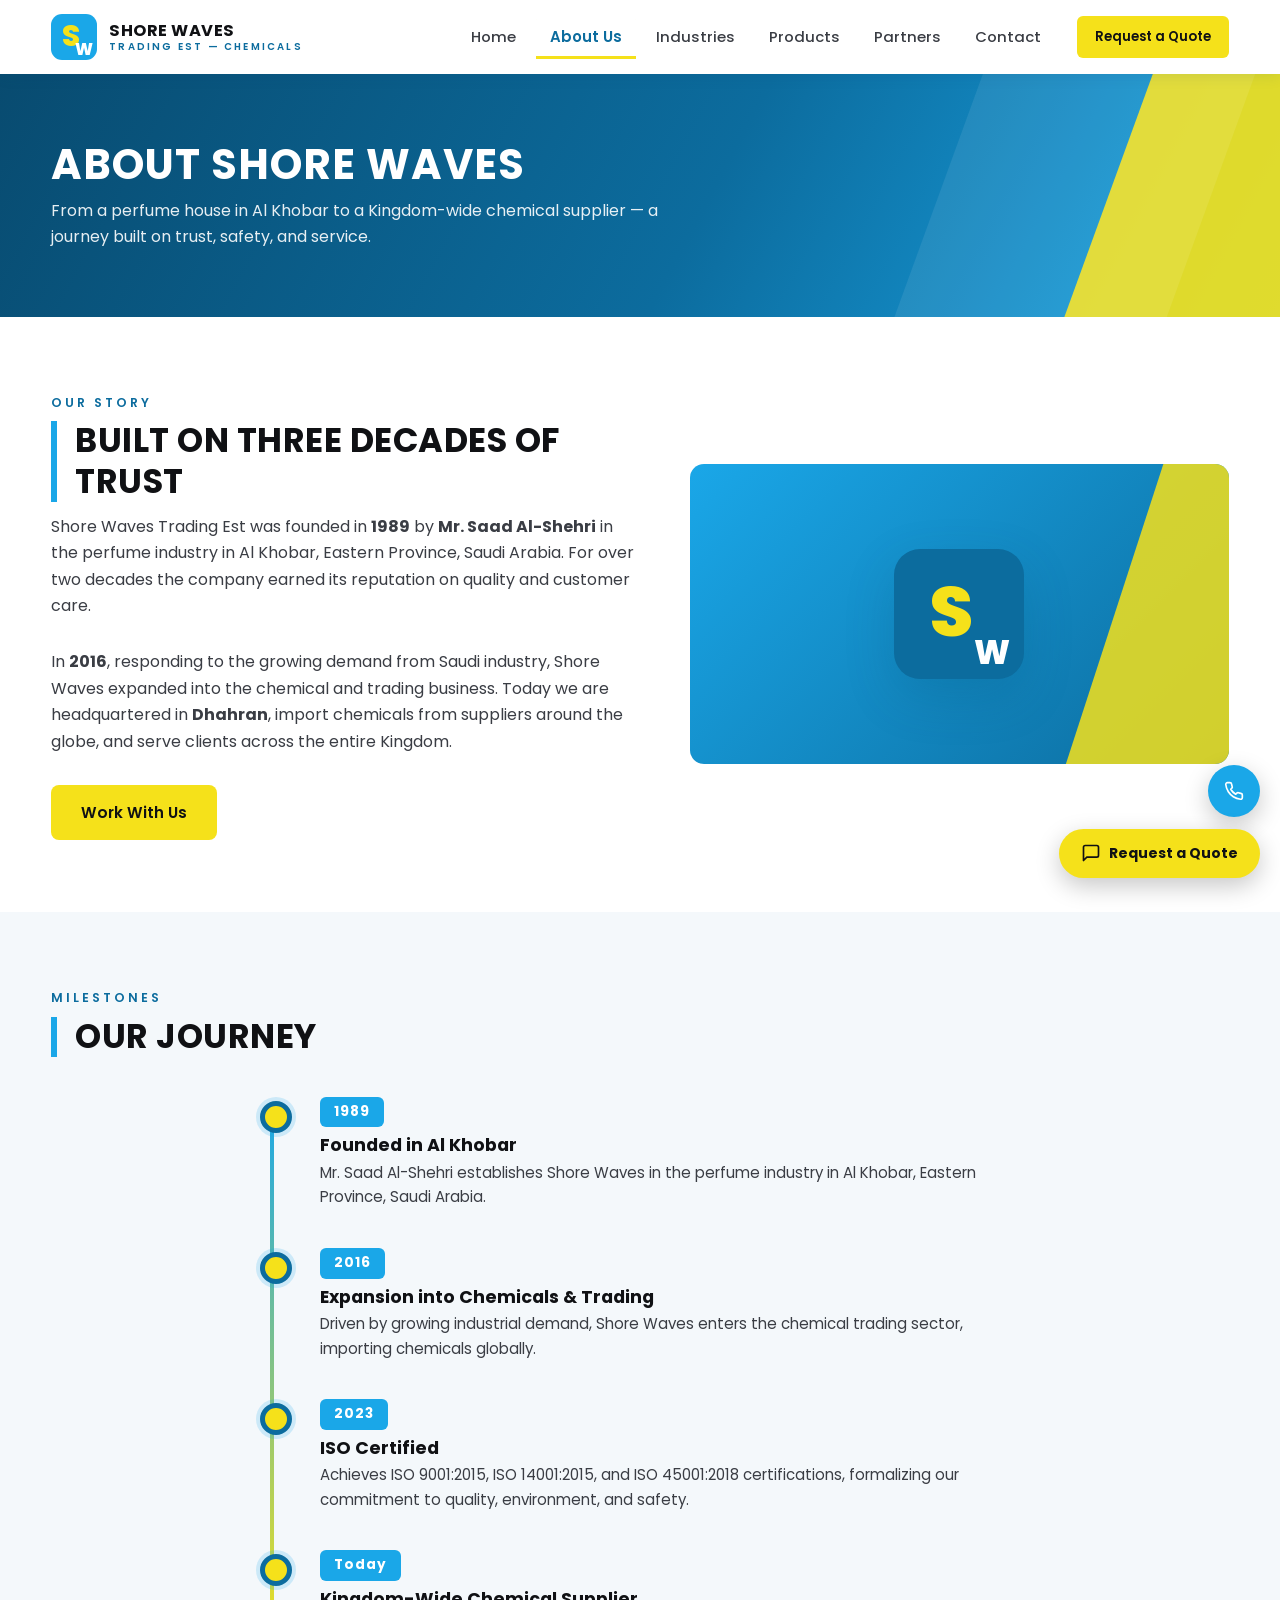
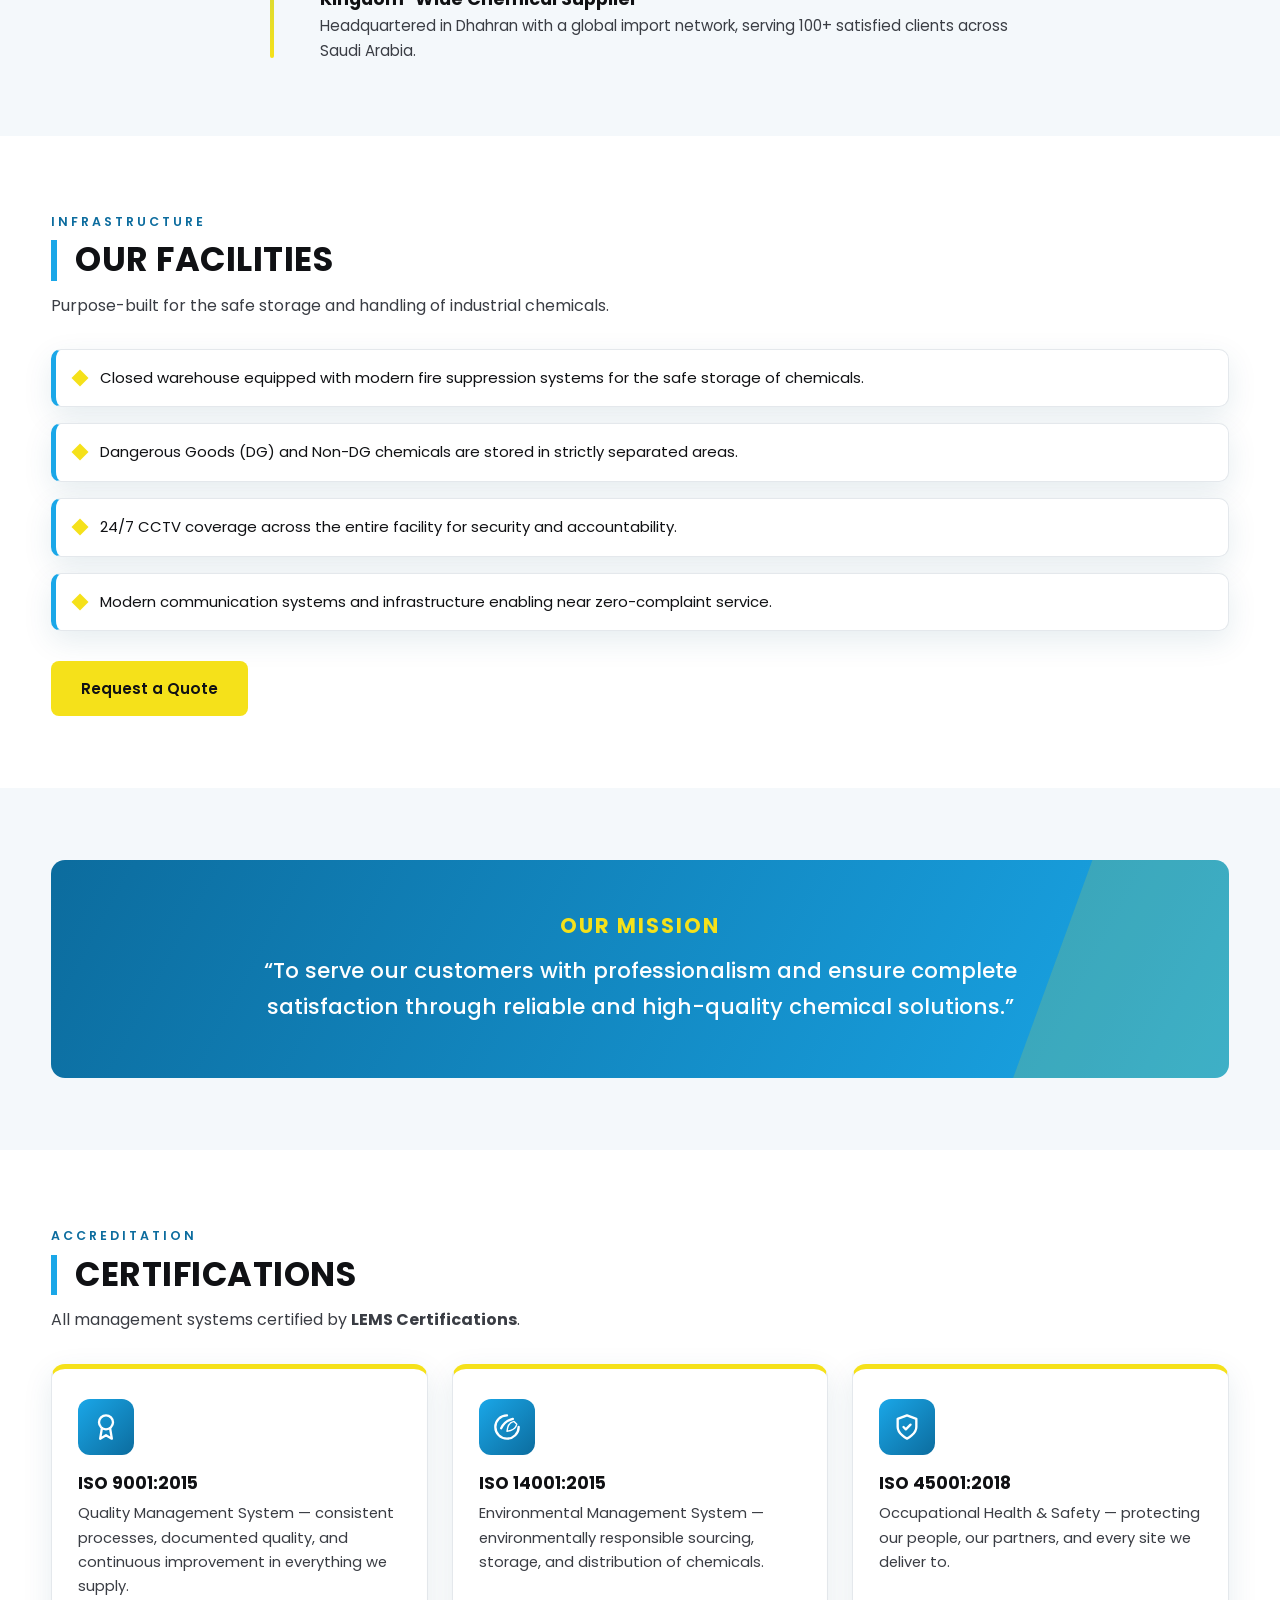
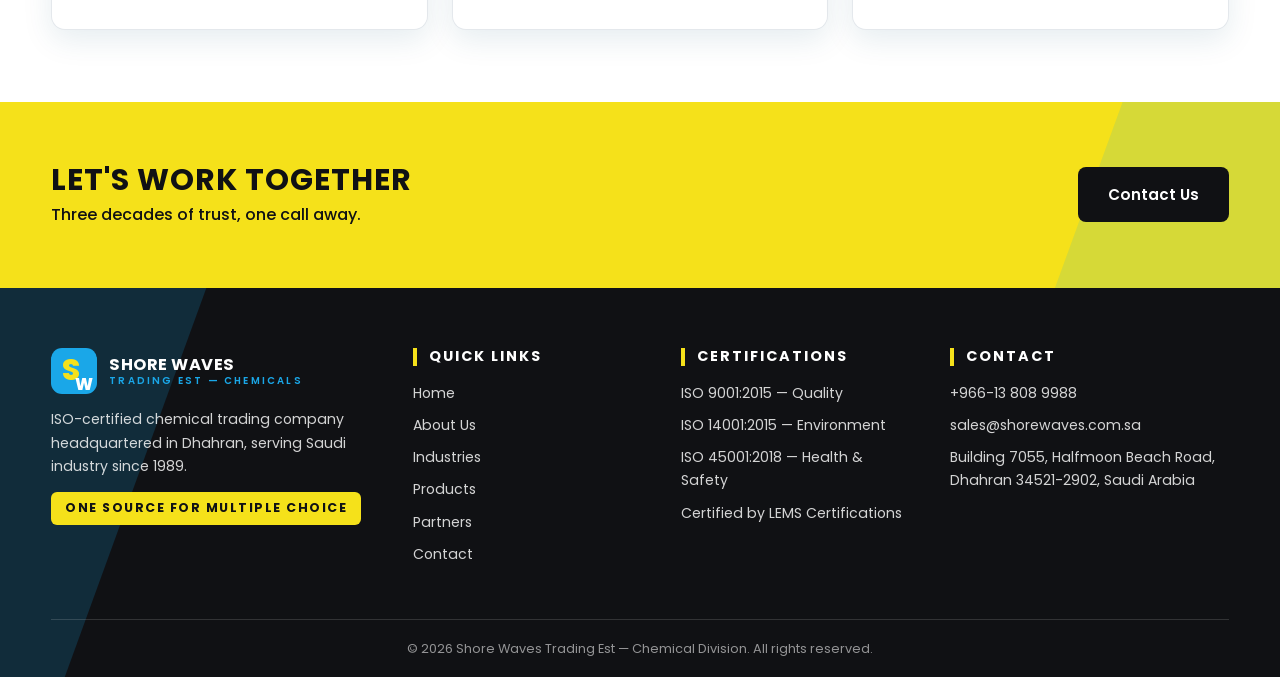
==== about.html @ d45103b5 "Initial site: Shore Waves Trading Est — Chemical Division Multi-page static website (HTML/CSS/vanill" ====
<!DOCTYPE html>
<html lang="en">
<head>
  <meta charset="UTF-8">
  <meta name="viewport" content="width=device-width, initial-scale=1.0">
  <title>About Us | Shore Waves Trading Est — Chemical Division</title>
  <meta name="description" content="From perfume beginnings in Al Khobar in 1989 to a Kingdom-wide ISO-certified chemical supplier — the Shore Waves Trading Est story, facilities, mission, and certifications.">
  <meta property="og:title" content="About Shore Waves Trading Est — Chemical Division">
  <meta property="og:description" content="Founded 1989 in Al Khobar by Mr. Saad Al-Shehri. Expanded into chemicals in 2016. ISO 9001, 14001 & 45001 certified. 100+ clients Kingdom-wide.">
  <meta property="og:type" content="website">
  <meta property="og:url" content="https://www.shorewaves.com.sa/about.html">
  <link rel="icon" href="data:image/svg+xml,%3Csvg xmlns='http://www.w3.org/2000/svg' viewBox='0 0 64 64'%3E%3Crect width='64' height='64' rx='14' fill='%231AA7E8'/%3E%3Ctext x='10' y='48' font-family='Arial' font-size='46' font-weight='800' fill='%23F5E11A'%3ES%3C/text%3E%3Ctext x='34' y='58' font-family='Arial' font-size='26' font-weight='800' fill='white'%3EW%3C/text%3E%3C/svg%3E">
  <link rel="preconnect" href="https://fonts.googleapis.com">
  <link rel="preconnect" href="https://fonts.gstatic.com" crossorigin>
  <link href="https://fonts.googleapis.com/css2?family=Poppins:wght@400;500;600;700;800&display=swap" rel="stylesheet">
  <link rel="stylesheet" href="css/style.css">
</head>
<body>
  <a class="skip-link" href="#main">Skip to main content</a>

  <header class="site-header">
    <div class="container nav-wrap">
      <a class="brand" href="index.html" aria-label="Shore Waves Trading Est — home">
        <span class="brand-mark" aria-hidden="true"><span class="s">S</span><span class="w">W</span></span>
        <span class="brand-text">
          <strong>SHORE WAVES</strong>
          <small>Trading Est &mdash; Chemicals</small>
        </span>
      </a>
      <nav id="site-nav" class="site-nav" aria-label="Main navigation">
        <ul>
          <li><a href="index.html">Home</a></li>
          <li><a href="about.html" class="active" aria-current="page">About Us</a></li>
          <li><a href="industries.html">Industries</a></li>
          <li><a href="products.html">Products</a></li>
          <li><a href="partners.html">Partners</a></li>
          <li><a href="contact.html">Contact</a></li>
        </ul>
      </nav>
      <a href="contact.html" class="btn btn-accent btn-sm nav-cta">Request a Quote</a>
      <button class="nav-toggle" aria-expanded="false" aria-controls="site-nav" aria-label="Toggle navigation menu">
        <span></span><span></span><span></span>
      </button>
    </div>
  </header>

  <main id="main">
    <section class="page-hero">
      <div class="container">
        <h1>About Shore Waves</h1>
        <p>From a perfume house in Al Khobar to a Kingdom-wide chemical supplier — a journey built on trust, safety, and service.</p>
      </div>
    </section>

    <!-- Company story -->
    <section aria-labelledby="story-title">
      <div class="container split">
        <div class="reveal">
          <span class="section-kicker">Our Story</span>
          <h2 id="story-title" class="section-title">Built on Three Decades of Trust</h2>
          <p class="section-lead">Shore Waves Trading Est was founded in <strong>1989</strong> by <strong>Mr. Saad Al-Shehri</strong> in the perfume industry in Al Khobar, Eastern Province, Saudi Arabia. For over two decades the company earned its reputation on quality and customer care.</p>
          <p class="section-lead">In <strong>2016</strong>, responding to the growing demand from Saudi industry, Shore Waves expanded into the chemical and trading business. Today we are headquartered in <strong>Dhahran</strong>, import chemicals from suppliers around the globe, and serve clients across the entire Kingdom.</p>
          <a href="contact.html" class="btn btn-accent">Work With Us</a>
        </div>
        <div class="split-visual reveal" aria-hidden="true">
          <div class="big-mark"><span class="s">S</span><span class="w">W</span></div>
        </div>
      </div>
    </section>

    <!-- Timeline -->
    <section class="section-soft" aria-labelledby="timeline-title">
      <div class="container">
        <span class="section-kicker">Milestones</span>
        <h2 id="timeline-title" class="section-title">Our Journey</h2>
        <div class="timeline">
          <div class="timeline-item reveal">
            <span class="timeline-year">1989</span>
            <h3>Founded in Al Khobar</h3>
            <p>Mr. Saad Al-Shehri establishes Shore Waves in the perfume industry in Al Khobar, Eastern Province, Saudi Arabia.</p>
          </div>
          <div class="timeline-item reveal">
            <span class="timeline-year">2016</span>
            <h3>Expansion into Chemicals &amp; Trading</h3>
            <p>Driven by growing industrial demand, Shore Waves enters the chemical trading sector, importing chemicals globally.</p>
          </div>
          <div class="timeline-item reveal">
            <span class="timeline-year">2023</span>
            <h3>ISO Certified</h3>
            <p>Achieves ISO 9001:2015, ISO 14001:2015, and ISO 45001:2018 certifications, formalizing our commitment to quality, environment, and safety.</p>
          </div>
          <div class="timeline-item reveal">
            <span class="timeline-year">Today</span>
            <h3>Kingdom-Wide Chemical Supplier</h3>
            <p>Headquartered in Dhahran with a global import network, serving 100+ satisfied clients across Saudi Arabia.</p>
          </div>
        </div>
      </div>
    </section>

    <!-- Facilities -->
    <section aria-labelledby="facilities-title">
      <div class="container">
        <span class="section-kicker">Infrastructure</span>
        <h2 id="facilities-title" class="section-title">Our Facilities</h2>
        <p class="section-lead">Purpose-built for the safe storage and handling of industrial chemicals.</p>
        <ul class="facility-list">
          <li class="reveal"><span class="dot" aria-hidden="true"></span> Closed warehouse equipped with modern fire suppression systems for the safe storage of chemicals.</li>
          <li class="reveal"><span class="dot" aria-hidden="true"></span> Dangerous Goods (DG) and Non-DG chemicals are stored in strictly separated areas.</li>
          <li class="reveal"><span class="dot" aria-hidden="true"></span> 24/7 CCTV coverage across the entire facility for security and accountability.</li>
          <li class="reveal"><span class="dot" aria-hidden="true"></span> Modern communication systems and infrastructure enabling near zero-complaint service.</li>
        </ul>
        <p style="margin-top:30px;"><a href="contact.html" class="btn btn-accent">Request a Quote</a></p>
      </div>
    </section>

    <!-- Mission -->
    <section class="section-soft" aria-labelledby="mission-title">
      <div class="container">
        <div class="mission reveal">
          <h2 id="mission-title">Our Mission</h2>
          <p>&ldquo;To serve our customers with professionalism and ensure complete satisfaction through reliable and high-quality chemical solutions.&rdquo;</p>
        </div>
      </div>
    </section>

    <!-- Certifications -->
    <section aria-labelledby="cert-title">
      <div class="container">
        <span class="section-kicker">Accreditation</span>
        <h2 id="cert-title" class="section-title">Certifications</h2>
        <p class="section-lead">All management systems certified by <strong>LEMS Certifications</strong>.</p>
        <div class="card-grid cols-3">
          <article class="card accent-top reveal">
            <div class="card-icon" aria-hidden="true">
              <svg viewBox="0 0 24 24" fill="none" stroke-width="2" stroke-linecap="round" stroke-linejoin="round"><circle cx="12" cy="8" r="6"/><path d="M15.5 13l1.5 9-5-3-5 3 1.5-9"/></svg>
            </div>
            <h3>ISO 9001:2015</h3>
            <p>Quality Management System — consistent processes, documented quality, and continuous improvement in everything we supply.</p>
          </article>
          <article class="card accent-top reveal">
            <div class="card-icon" aria-hidden="true">
              <svg viewBox="0 0 24 24" fill="none" stroke-width="2" stroke-linecap="round" stroke-linejoin="round"><path d="M12 2a10 10 0 1 0 10 10"/><path d="M22 4c-4 1-8 5-9 9l-1 5 5-1c4-1 8-5 9-9z" transform="scale(0.6) translate(8 8)"/><path d="M7 13c2-4 6-7 10-8"/></svg>
            </div>
            <h3>ISO 14001:2015</h3>
            <p>Environmental Management System — environmentally responsible sourcing, storage, and distribution of chemicals.</p>
          </article>
          <article class="card accent-top reveal">
            <div class="card-icon" aria-hidden="true">
              <svg viewBox="0 0 24 24" fill="none" stroke-width="2" stroke-linecap="round" stroke-linejoin="round"><path d="M12 22s8-4 8-10V5l-8-3-8 3v7c0 6 8 10 8 10z"/><path d="M9 12l2 2 4-4"/></svg>
            </div>
            <h3>ISO 45001:2018</h3>
            <p>Occupational Health &amp; Safety — protecting our people, our partners, and every site we deliver to.</p>
          </article>
        </div>
      </div>
    </section>

    <!-- CTA banner -->
    <section class="cta-banner" aria-labelledby="cta-title">
      <div class="container">
        <div>
          <h2 id="cta-title">Let's Work Together</h2>
          <p>Three decades of trust, one call away.</p>
        </div>
        <a href="contact.html" class="btn">Contact Us</a>
      </div>
    </section>
  </main>

  <footer class="site-footer">
    <div class="container">
      <div class="footer-grid">
        <div>
          <div class="footer-brand">
            <span class="brand-mark" aria-hidden="true"><span class="s">S</span><span class="w">W</span></span>
            <span class="brand-text">
              <strong>SHORE WAVES</strong>
              <small>Trading Est &mdash; Chemicals</small>
            </span>
          </div>
          <p>ISO-certified chemical trading company headquartered in Dhahran, serving Saudi industry since 1989.</p>
          <span class="footer-motto">One Source for Multiple Choice</span>
        </div>
        <div>
          <h3>Quick Links</h3>
          <ul>
            <li><a href="index.html">Home</a></li>
            <li><a href="about.html">About Us</a></li>
            <li><a href="industries.html">Industries</a></li>
            <li><a href="products.html">Products</a></li>
            <li><a href="partners.html">Partners</a></li>
            <li><a href="contact.html">Contact</a></li>
          </ul>
        </div>
        <div>
          <h3>Certifications</h3>
          <ul>
            <li>ISO 9001:2015 — Quality</li>
            <li>ISO 14001:2015 — Environment</li>
            <li>ISO 45001:2018 — Health &amp; Safety</li>
            <li>Certified by LEMS Certifications</li>
          </ul>
        </div>
        <div>
          <h3>Contact</h3>
          <ul>
            <li><a href="tel:+966138089988">+966-13 808 9988</a></li>
            <li><a href="mailto:sales@shorewaves.com.sa">sales@shorewaves.com.sa</a></li>
            <li>Building 7055, Halfmoon Beach Road,<br>Dhahran 34521-2902, Saudi Arabia</li>
          </ul>
        </div>
      </div>
      <div class="footer-bottom">
        &copy; <span id="footer-year">2026</span> Shore Waves Trading Est — Chemical Division. All rights reserved.
      </div>
    </div>
  </footer>

  <div class="floaters">
    <a href="tel:+966138089988" class="float-call" aria-label="Call us at +966 13 808 9988">
      <svg viewBox="0 0 24 24" fill="none" stroke-width="2" stroke-linecap="round" stroke-linejoin="round" aria-hidden="true"><path d="M22 16.92v3a2 2 0 0 1-2.18 2 19.79 19.79 0 0 1-8.63-3.07 19.5 19.5 0 0 1-6-6 19.79 19.79 0 0 1-3.07-8.67A2 2 0 0 1 4.11 2h3a2 2 0 0 1 2 1.72c.13.96.36 1.9.7 2.81a2 2 0 0 1-.45 2.11L8.09 9.91a16 16 0 0 0 6 6l1.27-1.27a2 2 0 0 1 2.11-.45c.91.34 1.85.57 2.81.7A2 2 0 0 1 22 16.92z"/></svg>
    </a>
    <a href="contact.html" class="float-quote">
      <svg viewBox="0 0 24 24" fill="none" stroke-width="2" stroke-linecap="round" stroke-linejoin="round" aria-hidden="true"><path d="M21 15a2 2 0 0 1-2 2H7l-4 4V5a2 2 0 0 1 2-2h14a2 2 0 0 1 2 2z"/></svg>
      <span>Request a Quote</span>
    </a>
  </div>

  <script src="js/main.js"></script>
</body>
</html>
---- css/style.css ----
/* ============================================================
   Shore Waves Trading Est — Chemical Division
   Brand: Sky Blue #1AA7E8 | Yellow #F5E11A | Black | White
   ============================================================ */

:root {
  --blue: #1AA7E8;
  --blue-deep: #0C6C9E;      /* darker blue for text-contrast surfaces */
  --blue-dark: #084B70;
  --yellow: #F5E11A;
  --yellow-dark: #D8C500;
  --ink: #101114;
  --ink-soft: #3A3D44;
  --grey: #6B7078;
  --line: #E4E8EC;
  --bg-soft: #F4F8FB;
  --white: #FFFFFF;
  --radius: 14px;
  --shadow: 0 10px 30px rgba(8, 75, 112, 0.10);
  --shadow-lg: 0 18px 50px rgba(8, 75, 112, 0.18);
  --font: 'Poppins', 'Segoe UI', Arial, sans-serif;
  --nav-h: 74px;
}

* { margin: 0; padding: 0; box-sizing: border-box; }

html { scroll-behavior: smooth; }

body {
  font-family: var(--font);
  color: var(--ink);
  background: var(--white);
  line-height: 1.65;
  font-size: 16px;
  -webkit-font-smoothing: antialiased;
}

img, svg { max-width: 100%; display: block; }

a { color: var(--blue-deep); text-decoration: none; }
a:hover { text-decoration: none; }

ul { list-style: none; }

.container {
  width: min(1180px, 92%);
  margin-inline: auto;
}

/* ---------- Typography ---------- */
h1, h2, h3, h4 { font-weight: 700; line-height: 1.2; }

.section-title {
  text-transform: uppercase;
  font-size: clamp(1.5rem, 3vw, 2.1rem);
  letter-spacing: 0.5px;
  padding-left: 18px;
  border-left: 6px solid var(--blue);
  margin-bottom: 12px;
}

.section-title.on-dark { border-left-color: var(--yellow); color: var(--white); }

.section-kicker {
  display: inline-block;
  text-transform: uppercase;
  letter-spacing: 3px;
  font-size: 0.78rem;
  font-weight: 600;
  color: var(--blue-deep);
  margin-bottom: 8px;
}

.section-lead {
  color: var(--ink-soft);
  max-width: 720px;
  margin-bottom: 30px;
}

section { padding: 72px 0; }

.section-soft { background: var(--bg-soft); }

/* ---------- Buttons ---------- */
.btn {
  display: inline-block;
  font-family: var(--font);
  font-weight: 600;
  font-size: 0.95rem;
  padding: 13px 28px;
  border-radius: 8px;
  border: 2px solid transparent;
  cursor: pointer;
  transition: transform 0.18s ease, box-shadow 0.18s ease, background 0.18s ease;
  text-align: center;
}

.btn:hover { transform: translateY(-2px); box-shadow: var(--shadow); }

.btn-accent { background: var(--yellow); color: var(--ink); }
.btn-accent:hover { background: #FBEA45; }

.btn-blue { background: var(--blue); color: var(--white); }
.btn-blue:hover { background: var(--blue-deep); }

.btn-outline-white { border-color: var(--white); color: var(--white); background: transparent; }
.btn-outline-white:hover { background: rgba(255,255,255,0.14); }

.btn-sm { padding: 8px 16px; font-size: 0.82rem; border-radius: 6px; }

/* ---------- Header / Nav ---------- */
.site-header {
  position: sticky;
  top: 0;
  z-index: 1000;
  background: var(--white);
  box-shadow: 0 2px 14px rgba(8, 75, 112, 0.10);
}

.nav-wrap {
  display: flex;
  align-items: center;
  gap: 22px;
  min-height: var(--nav-h);
}

.brand { display: flex; align-items: center; gap: 12px; }

.brand-mark {
  width: 46px; height: 46px; flex: none;
  background: var(--blue);
  border-radius: 11px;
  position: relative;
  display: grid; place-items: center;
  overflow: hidden;
}

.brand-mark .s {
  font-size: 1.9rem; font-weight: 800; color: var(--yellow);
  line-height: 1; transform: translate(-3px, -1px);
}

.brand-mark .w {
  position: absolute;
  right: 4px; bottom: 2px;
  font-size: 1.05rem; font-weight: 800; color: var(--white);
  line-height: 1;
}

.brand-text { display: flex; flex-direction: column; line-height: 1.15; }
.brand-text strong { font-size: 1.02rem; font-weight: 700; color: var(--ink); letter-spacing: 0.5px; }
.brand-text small { font-size: 0.62rem; letter-spacing: 2.2px; color: var(--blue-deep); font-weight: 600; text-transform: uppercase; }

.site-nav { margin-left: auto; }

.site-nav ul { display: flex; gap: 6px; }

.site-nav a {
  display: block;
  padding: 10px 14px;
  font-weight: 500;
  font-size: 0.93rem;
  color: var(--ink-soft);
  border-radius: 8px;
  transition: color 0.15s, background 0.15s;
}

.site-nav a:hover { color: var(--blue-deep); background: var(--bg-soft); }

.site-nav a.active { color: var(--blue-deep); font-weight: 600; box-shadow: inset 0 -3px 0 var(--yellow); border-radius: 8px 8px 0 0; }

.nav-cta { flex: none; }

.nav-toggle {
  display: none;
  margin-left: auto;
  background: none;
  border: 2px solid var(--line);
  border-radius: 8px;
  width: 44px; height: 44px;
  cursor: pointer;
  flex-direction: column;
  justify-content: center;
  align-items: center;
  gap: 5px;
}

.nav-toggle span {
  display: block; width: 20px; height: 2.5px;
  background: var(--ink); border-radius: 2px;
  transition: transform 0.2s, opacity 0.2s;
}

.nav-toggle[aria-expanded="true"] span:nth-child(1) { transform: translateY(7.5px) rotate(45deg); }
.nav-toggle[aria-expanded="true"] span:nth-child(2) { opacity: 0; }
.nav-toggle[aria-expanded="true"] span:nth-child(3) { transform: translateY(-7.5px) rotate(-45deg); }

/* ---------- Hero (home) ---------- */
.hero {
  position: relative;
  background: linear-gradient(118deg, var(--blue-dark) 0%, var(--blue-deep) 45%, var(--blue) 100%);
  color: var(--white);
  padding: 110px 0 130px;
  overflow: hidden;
}

.hero::before,
.hero::after,
.page-hero::before,
.page-hero::after {
  content: "";
  position: absolute;
  pointer-events: none;
}

/* yellow slanted band */
.hero::before {
  width: 60%; height: 200%;
  background: var(--yellow);
  opacity: 0.92;
  right: -38%; top: -50%;
  transform: rotate(18deg);
}

/* light blue slanted band overlapping */
.hero::after {
  width: 34%; height: 220%;
  background: rgba(255, 255, 255, 0.08);
  right: 4%; top: -60%;
  transform: rotate(18deg);
}

.hero .container { position: relative; z-index: 2; max-width: 760px; margin-left: max(4%, calc((100% - 1180px) / 2)); }

.hero-badge {
  display: inline-block;
  background: var(--yellow);
  color: var(--ink);
  font-weight: 700;
  letter-spacing: 4px;
  font-size: 0.8rem;
  padding: 6px 16px;
  border-radius: 6px;
  margin-bottom: 18px;
  text-transform: uppercase;
}

.hero h1 {
  font-size: clamp(2rem, 4.6vw, 3.3rem);
  text-transform: uppercase;
  letter-spacing: 1px;
  margin-bottom: 10px;
}

.hero h1 .accent { color: var(--yellow); }

.hero .tagline {
  font-size: clamp(1.05rem, 2vw, 1.3rem);
  font-weight: 500;
  color: rgba(255,255,255,0.92);
  margin-bottom: 30px;
}

.hero-actions { display: flex; gap: 14px; flex-wrap: wrap; }

/* ---------- Page hero (subpages) ---------- */
.page-hero {
  position: relative;
  background: linear-gradient(118deg, var(--blue-dark) 0%, var(--blue-deep) 55%, var(--blue) 100%);
  color: var(--white);
  padding: 66px 0;
  overflow: hidden;
}

.page-hero::before {
  width: 42%; height: 300%;
  background: var(--yellow);
  right: -30%; top: -100%;
  transform: rotate(20deg);
  opacity: 0.9;
}

.page-hero::after {
  width: 20%; height: 300%;
  background: rgba(255,255,255,0.08);
  right: 6%; top: -100%;
  transform: rotate(20deg);
}

.page-hero .container { position: relative; z-index: 2; }

.page-hero h1 { font-size: clamp(1.7rem, 3.6vw, 2.6rem); text-transform: uppercase; letter-spacing: 1px; }

.page-hero p { color: rgba(255,255,255,0.9); max-width: 640px; margin-top: 8px; }

/* ---------- Motto banner ---------- */
.motto-banner {
  background: var(--yellow);
  color: var(--ink);
  text-align: center;
  padding: 16px 4%;
  font-weight: 700;
  text-transform: uppercase;
  letter-spacing: 3px;
  font-size: clamp(0.85rem, 1.8vw, 1.05rem);
}

/* ---------- Stats counters ---------- */
.stats {
  background: var(--blue-deep);
  color: var(--white);
  padding: 54px 0;
  position: relative;
  overflow: hidden;
}

.stats::before {
  content: "";
  position: absolute;
  width: 30%; height: 300%;
  background: rgba(245, 225, 26, 0.14);
  left: -12%; top: -100%;
  transform: rotate(20deg);
}

.stats-grid {
  display: grid;
  grid-template-columns: repeat(auto-fit, minmax(190px, 1fr));
  gap: 28px;
  text-align: center;
  position: relative;
}

.stat-num {
  font-size: clamp(2.2rem, 4vw, 3rem);
  font-weight: 800;
  color: var(--yellow);
  line-height: 1.1;
}

.stat-label { font-size: 0.92rem; font-weight: 500; color: rgba(255,255,255,0.9); margin-top: 4px; }

/* ---------- Card grids ---------- */
.card-grid {
  display: grid;
  gap: 24px;
}

.card-grid.cols-4 { grid-template-columns: repeat(auto-fit, minmax(230px, 1fr)); }
.card-grid.cols-3 { grid-template-columns: repeat(auto-fit, minmax(280px, 1fr)); }

.card {
  background: var(--white);
  border: 1px solid var(--line);
  border-radius: var(--radius);
  padding: 30px 26px;
  box-shadow: var(--shadow);
  transition: transform 0.2s ease, box-shadow 0.2s ease;
  display: flex;
  flex-direction: column;
}

.card:hover { transform: translateY(-6px); box-shadow: var(--shadow-lg); }

.card h3 { font-size: 1.08rem; margin-bottom: 8px; }

.card p { color: var(--ink-soft); font-size: 0.92rem; flex: 1; }

.card .btn { margin-top: 18px; align-self: flex-start; }

.card-icon {
  width: 56px; height: 56px;
  border-radius: 12px;
  background: linear-gradient(135deg, var(--blue), var(--blue-deep));
  display: grid; place-items: center;
  margin-bottom: 18px;
  color: var(--white);
  flex: none;
}

.card-icon svg { width: 28px; height: 28px; stroke: currentColor; }

.card.accent-top { border-top: 5px solid var(--yellow); }

/* ---------- Trust strip ---------- */
.trust {
  background: var(--ink);
  color: var(--white);
  padding: 56px 0;
  position: relative;
  overflow: hidden;
}

.trust::before {
  content: "";
  position: absolute;
  width: 26%; height: 300%;
  background: var(--blue);
  opacity: 0.25;
  right: -14%; top: -100%;
  transform: rotate(20deg);
}

.trust-grid {
  display: grid;
  grid-template-columns: repeat(auto-fit, minmax(230px, 1fr));
  gap: 22px;
  position: relative;
}

.iso-badge {
  border: 2px solid var(--yellow);
  border-radius: var(--radius);
  padding: 22px 20px;
  text-align: center;
}

.iso-badge .iso-ring {
  width: 62px; height: 62px;
  margin: 0 auto 12px;
  border-radius: 50%;
  border: 3px solid var(--yellow);
  display: grid; place-items: center;
  font-weight: 800;
  color: var(--yellow);
  font-size: 0.85rem;
  letter-spacing: 0.5px;
}

.iso-badge h3 { font-size: 0.98rem; color: var(--white); }
.iso-badge p { font-size: 0.82rem; color: rgba(255,255,255,0.75); margin-top: 4px; }

.safety-facts {
  display: flex;
  flex-wrap: wrap;
  gap: 14px 34px;
  margin-top: 34px;
  position: relative;
}

.safety-facts li {
  display: flex; align-items: center; gap: 10px;
  font-size: 0.9rem; font-weight: 500;
  color: rgba(255,255,255,0.92);
}

.safety-facts .dot {
  width: 10px; height: 10px; flex: none;
  background: var(--yellow);
  transform: rotate(45deg);
}

/* ---------- Partner marquee ---------- */
.marquee {
  background: var(--bg-soft);
  border-top: 1px solid var(--line);
  border-bottom: 1px solid var(--line);
  overflow: hidden;
  padding: 22px 0;
}

.marquee-track {
  display: flex;
  gap: 56px;
  width: max-content;
  animation: marquee 34s linear infinite;
}

.marquee:hover .marquee-track { animation-play-state: paused; }

.marquee-track span {
  font-weight: 700;
  text-transform: uppercase;
  letter-spacing: 2px;
  font-size: 0.95rem;
  color: var(--blue-deep);
  white-space: nowrap;
}

.marquee-track span::after {
  content: "◆";
  color: var(--yellow-dark);
  margin-left: 56px;
  font-size: 0.7rem;
  vertical-align: middle;
}

@keyframes marquee {
  from { transform: translateX(0); }
  to { transform: translateX(-50%); }
}

/* ---------- Timeline (About) ---------- */
.timeline {
  position: relative;
  max-width: 760px;
  margin: 40px auto 0;
  padding-left: 34px;
}

.timeline::before {
  content: "";
  position: absolute;
  left: 10px; top: 6px; bottom: 6px;
  width: 4px;
  background: linear-gradient(var(--blue), var(--yellow));
  border-radius: 4px;
}

.timeline-item { position: relative; padding: 0 0 38px 26px; }
.timeline-item:last-child { padding-bottom: 0; }

.timeline-item::before {
  content: "";
  position: absolute;
  left: -34px; top: 4px;
  width: 22px; height: 22px;
  background: var(--yellow);
  border: 5px solid var(--blue-deep);
  border-radius: 50%;
  box-shadow: 0 0 0 4px rgba(26, 167, 232, 0.18);
}

.timeline-year {
  display: inline-block;
  background: var(--blue);
  color: var(--white);
  font-weight: 700;
  font-size: 0.85rem;
  letter-spacing: 1px;
  padding: 4px 14px;
  border-radius: 6px;
  margin-bottom: 8px;
}

.timeline-item h3 { font-size: 1.1rem; margin-bottom: 4px; }
.timeline-item p { color: var(--ink-soft); font-size: 0.94rem; }

/* ---------- Mission block ---------- */
.mission {
  background: linear-gradient(118deg, var(--blue-deep), var(--blue));
  color: var(--white);
  border-radius: var(--radius);
  padding: 54px 8%;
  text-align: center;
  position: relative;
  overflow: hidden;
}

.mission::before {
  content: "";
  position: absolute;
  width: 30%; height: 300%;
  background: var(--yellow);
  opacity: 0.16;
  right: -16%; top: -100%;
  transform: rotate(20deg);
}

.mission h2 {
  text-transform: uppercase;
  letter-spacing: 2px;
  color: var(--yellow);
  margin-bottom: 14px;
  font-size: 1.3rem;
}

.mission p {
  font-size: clamp(1.05rem, 2vw, 1.35rem);
  font-weight: 500;
  max-width: 760px;
  margin: 0 auto;
  position: relative;
}

/* ---------- Products page ---------- */
.product-tools {
  display: flex;
  flex-direction: column;
  gap: 18px;
  margin-bottom: 26px;
}

.search-box { position: relative; max-width: 460px; }

.search-box input {
  width: 100%;
  padding: 14px 18px 14px 48px;
  font-family: var(--font);
  font-size: 0.95rem;
  border: 2px solid var(--line);
  border-radius: 10px;
  outline: none;
  transition: border-color 0.15s;
}

.search-box input:focus { border-color: var(--blue); }

.search-box svg {
  position: absolute;
  left: 16px; top: 50%;
  transform: translateY(-50%);
  width: 20px; height: 20px;
  stroke: var(--grey);
}

.filter-chips { display: flex; flex-wrap: wrap; gap: 10px; }

.chip {
  font-family: var(--font);
  font-size: 0.84rem;
  font-weight: 600;
  padding: 9px 18px;
  border-radius: 999px;
  border: 2px solid var(--line);
  background: var(--white);
  color: var(--ink-soft);
  cursor: pointer;
  transition: all 0.15s;
}

.chip:hover { border-color: var(--blue); color: var(--blue-deep); }

.chip.active {
  background: var(--blue);
  border-color: var(--blue);
  color: var(--white);
}

.table-wrap {
  overflow-x: auto;
  border: 1px solid var(--line);
  border-radius: var(--radius);
  box-shadow: var(--shadow);
  background: var(--white);
}

.product-table { width: 100%; border-collapse: collapse; min-width: 780px; }

.product-table thead {
  background: var(--blue-deep);
  color: var(--white);
}

.product-table th {
  text-align: left;
  padding: 15px 18px;
  font-size: 0.82rem;
  text-transform: uppercase;
  letter-spacing: 1.2px;
  white-space: nowrap;
}

.product-table td {
  padding: 13px 18px;
  border-top: 1px solid var(--line);
  font-size: 0.9rem;
  vertical-align: middle;
}

.product-table tbody tr:nth-child(even) { background: var(--bg-soft); }
.product-table tbody tr:hover { background: #EAF6FD; }

.product-table .p-name { font-weight: 600; }

.origin-tag {
  display: inline-block;
  background: #EAF6FD;
  color: var(--blue-deep);
  border: 1px solid #BFE5F8;
  font-size: 0.76rem;
  font-weight: 600;
  padding: 3px 10px;
  border-radius: 999px;
  white-space: nowrap;
}

.no-results {
  padding: 46px 20px;
  text-align: center;
  color: var(--grey);
}

.results-count { font-size: 0.85rem; color: var(--grey); margin: -12px 0 14px; }

/* ---------- Contact ---------- */
.contact-layout {
  display: grid;
  grid-template-columns: 1fr 1.2fr;
  gap: 40px;
  align-items: start;
}

.contact-card {
  background: var(--white);
  border: 1px solid var(--line);
  border-radius: var(--radius);
  box-shadow: var(--shadow);
  padding: 32px 28px;
}

.contact-list li {
  display: flex;
  gap: 14px;
  align-items: flex-start;
  padding: 13px 0;
  border-bottom: 1px solid var(--line);
  font-size: 0.94rem;
}

.contact-list li:last-child { border-bottom: none; }

.contact-list .ci {
  width: 40px; height: 40px; flex: none;
  border-radius: 10px;
  background: linear-gradient(135deg, var(--blue), var(--blue-deep));
  color: var(--white);
  display: grid; place-items: center;
}

.contact-list .ci svg { width: 20px; height: 20px; stroke: currentColor; }

.contact-list strong { display: block; font-size: 0.78rem; text-transform: uppercase; letter-spacing: 1.5px; color: var(--grey); }

.map-frame {
  width: 100%;
  height: 320px;
  border: 0;
  border-radius: var(--radius);
  box-shadow: var(--shadow);
  margin-top: 26px;
}

.form-grid { display: grid; grid-template-columns: 1fr 1fr; gap: 18px; }

.form-field { display: flex; flex-direction: column; gap: 6px; }

.form-field.full { grid-column: 1 / -1; }

.form-field label { font-size: 0.85rem; font-weight: 600; }

.form-field input,
.form-field select,
.form-field textarea {
  font-family: var(--font);
  font-size: 0.93rem;
  padding: 12px 14px;
  border: 2px solid var(--line);
  border-radius: 8px;
  outline: none;
  background: var(--white);
  transition: border-color 0.15s;
  width: 100%;
}

.form-field input:focus,
.form-field select:focus,
.form-field textarea:focus { border-color: var(--blue); }

.form-field .error-msg {
  display: none;
  color: #C0392B;
  font-size: 0.78rem;
  font-weight: 500;
}

.form-field.invalid input,
.form-field.invalid select,
.form-field.invalid textarea { border-color: #C0392B; }

.form-field.invalid .error-msg { display: block; }

.form-note { font-size: 0.8rem; color: var(--grey); margin-top: 12px; }

/* ---------- CTA banner ---------- */
.cta-banner {
  background: var(--yellow);
  color: var(--ink);
  padding: 60px 0;
  position: relative;
  overflow: hidden;
}

.cta-banner::before {
  content: "";
  position: absolute;
  width: 30%; height: 300%;
  background: var(--blue);
  opacity: 0.14;
  right: -16%; top: -100%;
  transform: rotate(20deg);
}

.cta-banner .container {
  display: flex;
  align-items: center;
  justify-content: space-between;
  gap: 26px;
  flex-wrap: wrap;
  position: relative;
}

.cta-banner h2 { text-transform: uppercase; letter-spacing: 1px; font-size: clamp(1.3rem, 2.6vw, 1.9rem); }
.cta-banner p { font-weight: 500; margin-top: 4px; }

.cta-banner .btn { background: var(--ink); color: var(--white); }
.cta-banner .btn:hover { background: #2A2C31; }

/* ---------- Footer ---------- */
.site-footer {
  background: var(--ink);
  color: rgba(255,255,255,0.82);
  padding: 60px 0 0;
  position: relative;
  overflow: hidden;
}

.site-footer::before {
  content: "";
  position: absolute;
  width: 18%; height: 300%;
  background: var(--blue);
  opacity: 0.18;
  left: -8%; top: -100%;
  transform: rotate(20deg);
}

.footer-grid {
  display: grid;
  grid-template-columns: 1.4fr 1fr 1fr 1.2fr;
  gap: 36px;
  position: relative;
}

.footer-grid h3 {
  color: var(--white);
  font-size: 0.9rem;
  text-transform: uppercase;
  letter-spacing: 2px;
  margin-bottom: 16px;
  padding-left: 12px;
  border-left: 4px solid var(--yellow);
}

.footer-grid p, .footer-grid li { font-size: 0.88rem; }

.footer-grid ul li { margin-bottom: 9px; }

.footer-grid a { color: rgba(255,255,255,0.82); transition: color 0.15s; }
.footer-grid a:hover { color: var(--yellow); }

.footer-brand { display: flex; align-items: center; gap: 12px; margin-bottom: 14px; }
.footer-brand .brand-text strong { color: var(--white); }
.footer-brand .brand-text small { color: var(--blue); }

.footer-motto {
  display: inline-block;
  margin-top: 14px;
  background: var(--yellow);
  color: var(--ink);
  font-weight: 700;
  font-size: 0.78rem;
  letter-spacing: 1.5px;
  text-transform: uppercase;
  padding: 6px 14px;
  border-radius: 6px;
}

.footer-bottom {
  margin-top: 44px;
  border-top: 1px solid rgba(255,255,255,0.14);
  padding: 18px 0;
  font-size: 0.8rem;
  text-align: center;
  color: rgba(255,255,255,0.55);
  position: relative;
}

/* ---------- Floating action buttons ---------- */
.floaters {
  position: fixed;
  right: 20px;
  bottom: 22px;
  z-index: 1100;
  display: flex;
  flex-direction: column;
  align-items: flex-end;
  gap: 12px;
}

.float-quote {
  background: var(--yellow);
  color: var(--ink);
  font-weight: 700;
  font-size: 0.88rem;
  padding: 13px 22px;
  border-radius: 999px;
  box-shadow: 0 8px 24px rgba(0,0,0,0.22);
  display: flex; align-items: center; gap: 8px;
  transition: transform 0.18s;
}

.float-quote:hover { transform: translateY(-3px); }

.float-call {
  width: 52px; height: 52px;
  border-radius: 50%;
  background: var(--blue);
  color: var(--white);
  display: grid; place-items: center;
  box-shadow: 0 8px 24px rgba(0,0,0,0.22);
  transition: transform 0.18s, background 0.18s;
}

.float-call:hover { transform: translateY(-3px); background: var(--blue-deep); }

.float-call svg, .float-quote svg { width: 20px; height: 20px; stroke: currentColor; }

/* ---------- Scroll reveal ---------- */
.reveal {
  opacity: 0;
  transform: translateY(26px);
  transition: opacity 0.6s ease, transform 0.6s ease;
}

.reveal.visible { opacity: 1; transform: none; }

@media (prefers-reduced-motion: reduce) {
  html { scroll-behavior: auto; }
  .reveal { opacity: 1; transform: none; transition: none; }
  .marquee-track { animation: none; flex-wrap: wrap; width: auto; }
}

/* ---------- Two-column intro ---------- */
.split {
  display: grid;
  grid-template-columns: 1.1fr 1fr;
  gap: 46px;
  align-items: center;
}

.split-visual {
  position: relative;
  min-height: 300px;
  border-radius: var(--radius);
  background: linear-gradient(135deg, var(--blue), var(--blue-deep));
  overflow: hidden;
  display: grid;
  place-items: center;
  color: var(--white);
}

.split-visual::before {
  content: "";
  position: absolute;
  width: 46%; height: 200%;
  background: var(--yellow);
  opacity: 0.85;
  right: -26%; top: -50%;
  transform: rotate(18deg);
}

.split-visual .big-mark {
  position: relative;
  width: 130px; height: 130px;
  background: var(--blue-deep);
  border-radius: 26px;
  display: grid; place-items: center;
  box-shadow: var(--shadow-lg);
}

.split-visual .big-mark .s { font-size: 4.4rem; font-weight: 800; color: var(--yellow); line-height: 1; transform: translate(-8px, -2px); }
.split-visual .big-mark .w { position: absolute; right: 14px; bottom: 10px; font-size: 2.1rem; font-weight: 800; color: var(--white); line-height: 1; }

/* ---------- Facilities list ---------- */
.facility-list { display: grid; gap: 16px; margin-top: 10px; }

.facility-list li {
  display: flex; gap: 14px; align-items: flex-start;
  background: var(--white);
  border: 1px solid var(--line);
  border-left: 5px solid var(--blue);
  border-radius: 10px;
  padding: 16px 18px;
  font-size: 0.93rem;
  box-shadow: var(--shadow);
}

.facility-list .dot {
  width: 12px; height: 12px; flex: none;
  background: var(--yellow);
  transform: rotate(45deg);
  margin-top: 6px;
}

/* ---------- Partners grid ---------- */
.partner-grid {
  display: grid;
  grid-template-columns: repeat(auto-fit, minmax(220px, 1fr));
  gap: 20px;
}

.partner-tile {
  background: var(--white);
  border: 1px solid var(--line);
  border-radius: var(--radius);
  min-height: 120px;
  display: grid;
  place-items: center;
  text-align: center;
  padding: 22px 18px;
  font-weight: 700;
  font-size: 1.02rem;
  color: var(--blue-deep);
  letter-spacing: 0.5px;
  box-shadow: var(--shadow);
  position: relative;
  overflow: hidden;
  transition: transform 0.2s, box-shadow 0.2s;
}

.partner-tile::after {
  content: "";
  position: absolute;
  left: 0; right: 0; bottom: 0;
  height: 5px;
  background: linear-gradient(90deg, var(--blue), var(--yellow));
  transform: scaleX(0);
  transform-origin: left;
  transition: transform 0.25s;
}

.partner-tile:hover { transform: translateY(-5px); box-shadow: var(--shadow-lg); }
.partner-tile:hover::after { transform: scaleX(1); }

.partner-tile small { display: block; font-weight: 500; font-size: 0.76rem; color: var(--grey); margin-top: 4px; letter-spacing: 0; }

/* ---------- Skip link ---------- */
.skip-link {
  position: absolute;
  left: -9999px;
  top: 0;
  background: var(--yellow);
  color: var(--ink);
  padding: 10px 18px;
  font-weight: 600;
  z-index: 2000;
  border-radius: 0 0 8px 0;
}

.skip-link:focus { left: 0; }

/* ============================================================
   Responsive
   ============================================================ */
@media (max-width: 960px) {
  .footer-grid { grid-template-columns: 1fr 1fr; }
  .contact-layout { grid-template-columns: 1fr; }
  .split { grid-template-columns: 1fr; }
  .nav-cta { display: none; }
}

@media (max-width: 820px) {
  section { padding: 54px 0; }

  .nav-toggle { display: flex; }

  .site-nav {
    position: fixed;
    top: var(--nav-h);
    left: 0; right: 0;
    background: var(--white);
    box-shadow: 0 14px 30px rgba(8,75,112,0.16);
    margin: 0;
    max-height: 0;
    overflow: hidden;
    transition: max-height 0.28s ease;
  }

  .site-nav.open { max-height: 480px; }

  .site-nav ul { flex-direction: column; padding: 12px 6%; gap: 0; }

  .site-nav a { padding: 14px 10px; border-bottom: 1px solid var(--line); border-radius: 0; }
  .site-nav a.active { box-shadow: inset 4px 0 0 var(--yellow); }

  .hero { padding: 80px 0 100px; }
  .hero::before { right: -55%; }

  .form-grid { grid-template-columns: 1fr; }

  .float-quote span { display: none; }
  .float-quote { width: 52px; height: 52px; padding: 0; border-radius: 50%; justify-content: center; }
}

@media (max-width: 540px) {
  .footer-grid { grid-template-columns: 1fr; }
  .brand-text small { display: none; }
}
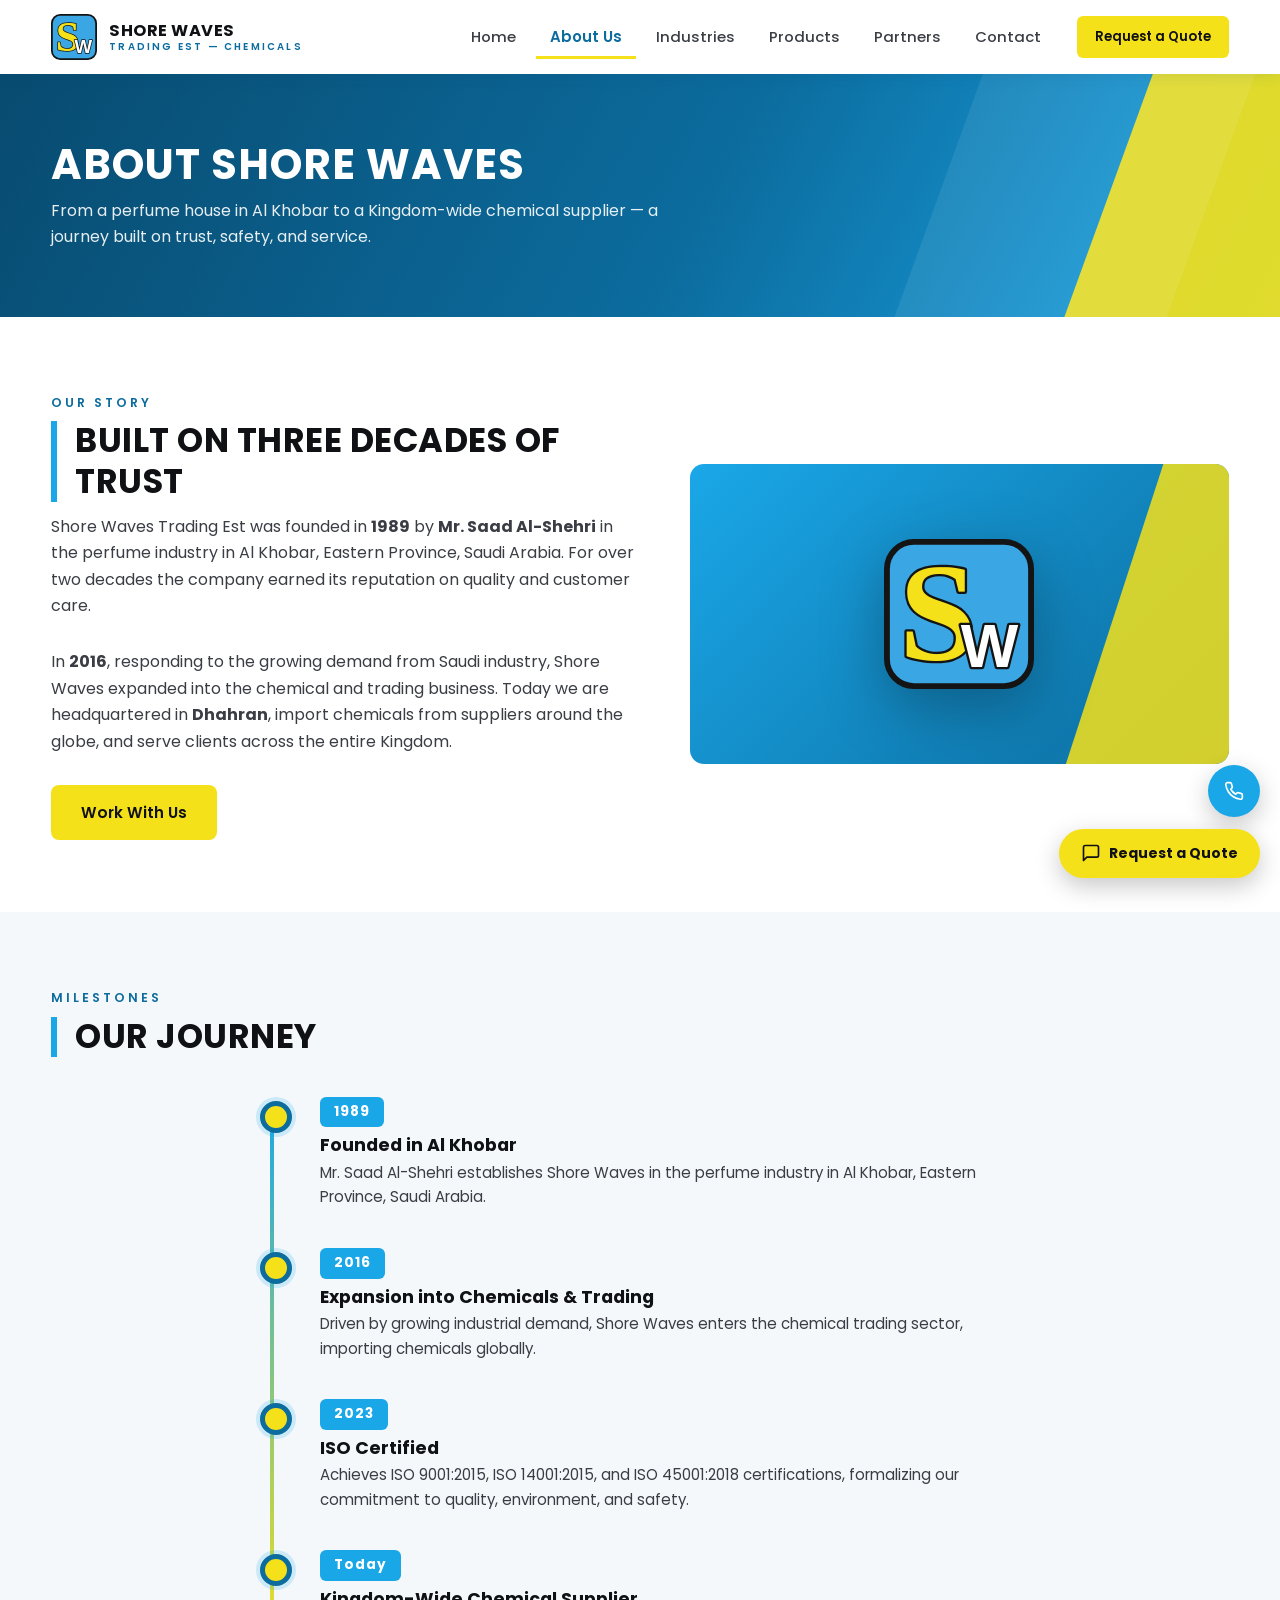
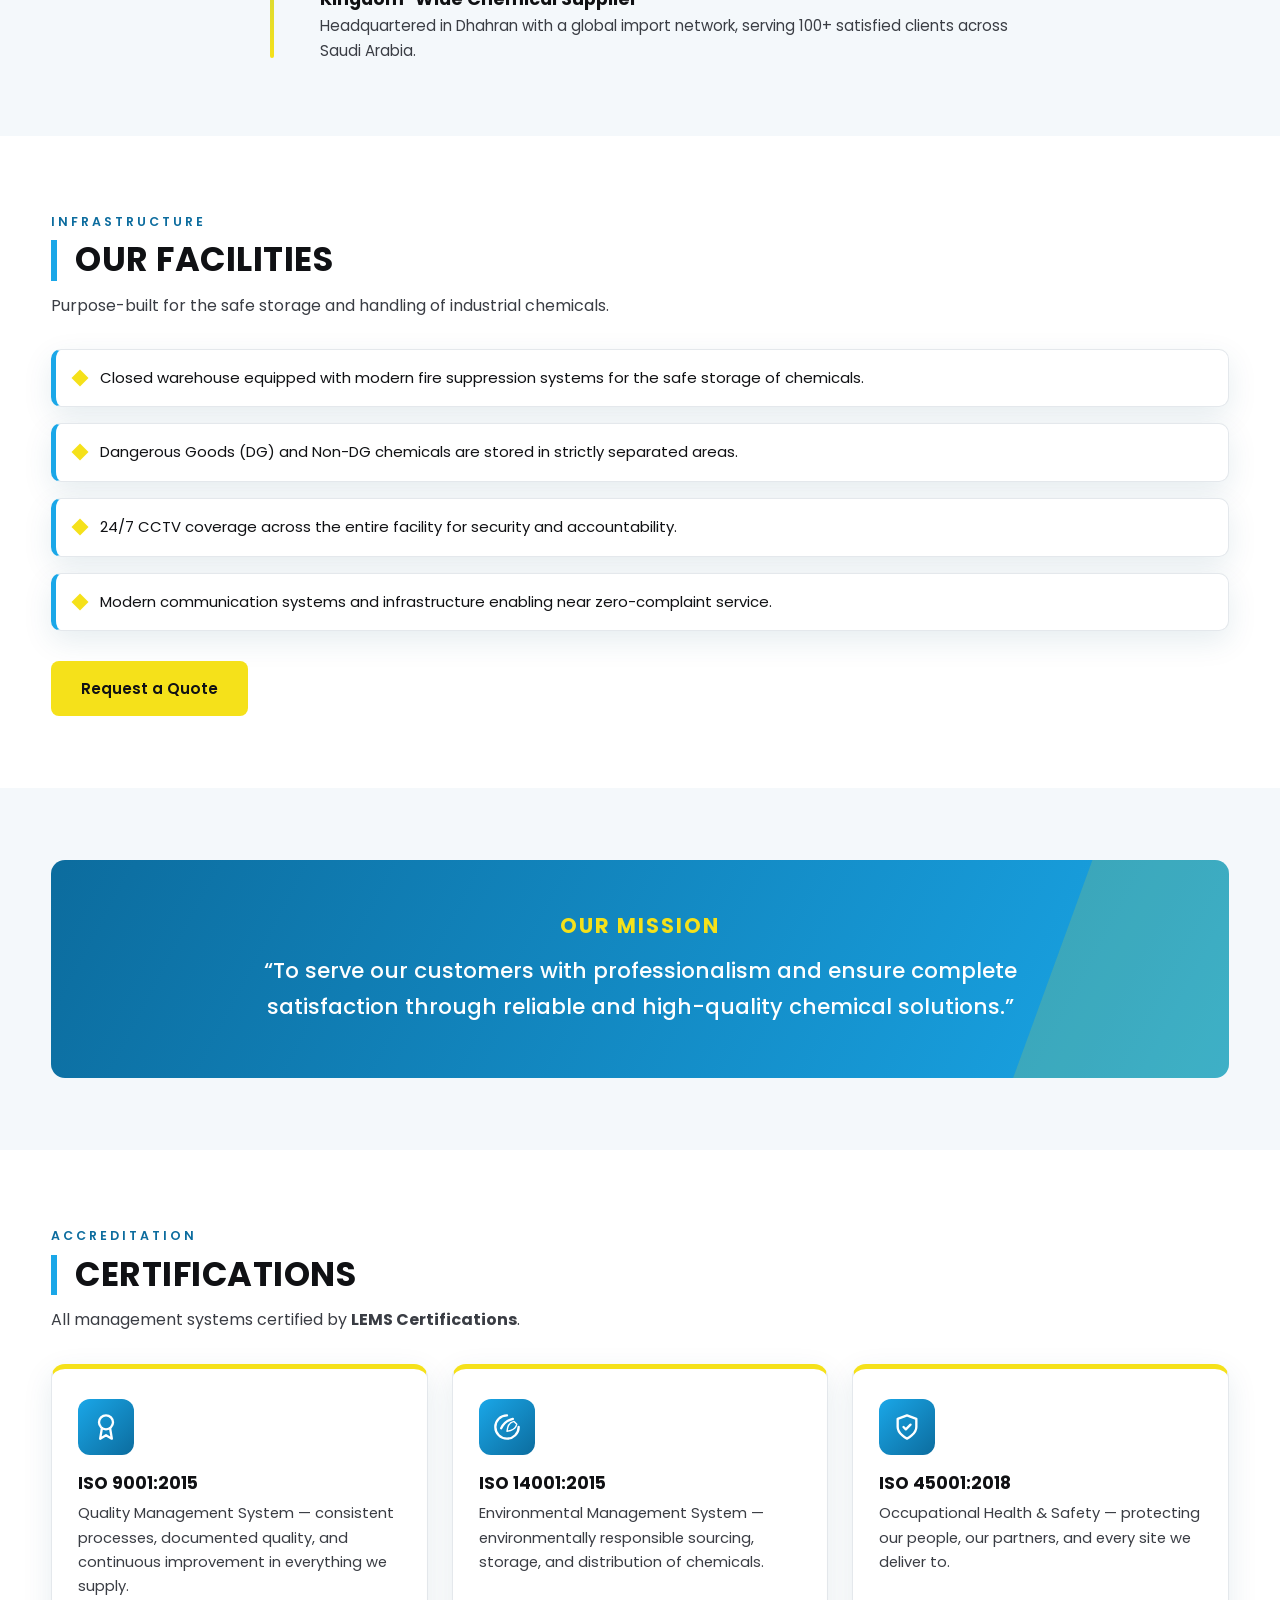
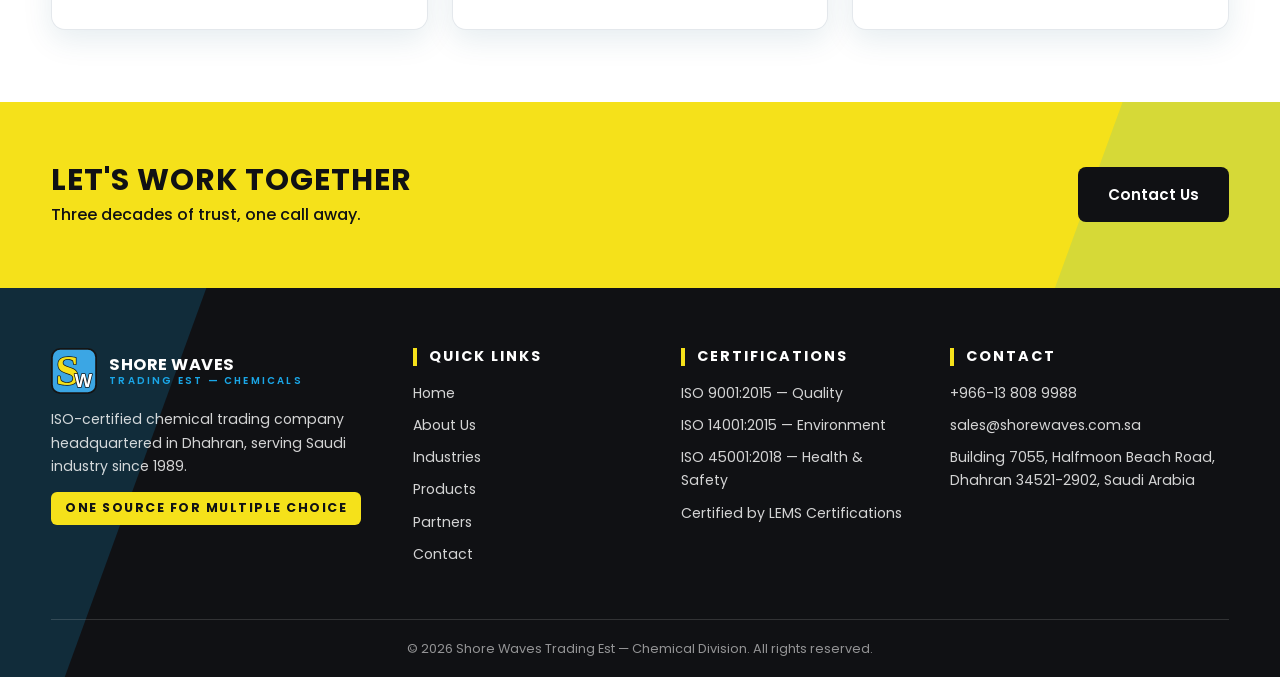
==== commit 551bd1b7: "Add brand SVG logo and real partner logos Recreate the official SW logo (blue rounded square, yellow" ====
--- a/about.html
+++ b/about.html
@@ -9,7 +9,7 @@
   <meta property="og:description" content="Founded 1989 in Al Khobar by Mr. Saad Al-Shehri. Expanded into chemicals in 2016. ISO 9001, 14001 & 45001 certified. 100+ clients Kingdom-wide.">
   <meta property="og:type" content="website">
   <meta property="og:url" content="https://www.shorewaves.com.sa/about.html">
-  <link rel="icon" href="data:image/svg+xml,%3Csvg xmlns='http://www.w3.org/2000/svg' viewBox='0 0 64 64'%3E%3Crect width='64' height='64' rx='14' fill='%231AA7E8'/%3E%3Ctext x='10' y='48' font-family='Arial' font-size='46' font-weight='800' fill='%23F5E11A'%3ES%3C/text%3E%3Ctext x='34' y='58' font-family='Arial' font-size='26' font-weight='800' fill='white'%3EW%3C/text%3E%3C/svg%3E">
+  <link rel="icon" type="image/svg+xml" href="assets/logo.svg">
   <link rel="preconnect" href="https://fonts.googleapis.com">
   <link rel="preconnect" href="https://fonts.gstatic.com" crossorigin>
   <link href="https://fonts.googleapis.com/css2?family=Poppins:wght@400;500;600;700;800&display=swap" rel="stylesheet">
@@ -21,7 +21,7 @@
   <header class="site-header">
     <div class="container nav-wrap">
       <a class="brand" href="index.html" aria-label="Shore Waves Trading Est — home">
-        <span class="brand-mark" aria-hidden="true"><span class="s">S</span><span class="w">W</span></span>
+        <img class="brand-logo" src="assets/logo.svg" alt="" width="46" height="46">
         <span class="brand-text">
           <strong>SHORE WAVES</strong>
           <small>Trading Est &mdash; Chemicals</small>
@@ -62,8 +62,8 @@
           <p class="section-lead">In <strong>2016</strong>, responding to the growing demand from Saudi industry, Shore Waves expanded into the chemical and trading business. Today we are headquartered in <strong>Dhahran</strong>, import chemicals from suppliers around the globe, and serve clients across the entire Kingdom.</p>
           <a href="contact.html" class="btn btn-accent">Work With Us</a>
         </div>
-        <div class="split-visual reveal" aria-hidden="true">
-          <div class="big-mark"><span class="s">S</span><span class="w">W</span></div>
+        <div class="split-visual reveal">
+          <img class="big-logo" src="assets/logo.svg" alt="Shore Waves logo" width="150" height="150">
         </div>
       </div>
     </section>
@@ -173,7 +173,7 @@
       <div class="footer-grid">
         <div>
           <div class="footer-brand">
-            <span class="brand-mark" aria-hidden="true"><span class="s">S</span><span class="w">W</span></span>
+            <img class="brand-logo" src="assets/logo.svg" alt="" width="46" height="46">
             <span class="brand-text">
               <strong>SHORE WAVES</strong>
               <small>Trading Est &mdash; Chemicals</small>
--- a/css/style.css
+++ b/css/style.css
@@ -126,26 +126,7 @@
 
 .brand { display: flex; align-items: center; gap: 12px; }
 
-.brand-mark {
-  width: 46px; height: 46px; flex: none;
-  background: var(--blue);
-  border-radius: 11px;
-  position: relative;
-  display: grid; place-items: center;
-  overflow: hidden;
-}
-
-.brand-mark .s {
-  font-size: 1.9rem; font-weight: 800; color: var(--yellow);
-  line-height: 1; transform: translate(-3px, -1px);
-}
-
-.brand-mark .w {
-  position: absolute;
-  right: 4px; bottom: 2px;
-  font-size: 1.05rem; font-weight: 800; color: var(--white);
-  line-height: 1;
-}
+.brand-logo { width: 46px; height: 46px; flex: none; }
 
 .brand-text { display: flex; flex-direction: column; line-height: 1.15; }
 .brand-text strong { font-size: 1.02rem; font-weight: 700; color: var(--ink); letter-spacing: 0.5px; }
@@ -960,17 +941,11 @@
   transform: rotate(18deg);
 }
 
-.split-visual .big-mark {
-  position: relative;
-  width: 130px; height: 130px;
-  background: var(--blue-deep);
-  border-radius: 26px;
-  display: grid; place-items: center;
-  box-shadow: var(--shadow-lg);
-}
-
-.split-visual .big-mark .s { font-size: 4.4rem; font-weight: 800; color: var(--yellow); line-height: 1; transform: translate(-8px, -2px); }
-.split-visual .big-mark .w { position: absolute; right: 14px; bottom: 10px; font-size: 2.1rem; font-weight: 800; color: var(--white); line-height: 1; }
+.split-visual .big-logo {
+  position: relative;
+  width: 150px; height: 150px;
+  filter: drop-shadow(0 18px 30px rgba(0, 0, 0, 0.28));
+}
 
 /* ---------- Facilities list ---------- */
 .facility-list { display: grid; gap: 16px; margin-top: 10px; }
@@ -1004,19 +979,39 @@
   background: var(--white);
   border: 1px solid var(--line);
   border-radius: var(--radius);
-  min-height: 120px;
-  display: grid;
-  place-items: center;
+  min-height: 150px;
+  display: flex;
+  flex-direction: column;
+  align-items: center;
+  justify-content: center;
+  gap: 12px;
   text-align: center;
-  padding: 22px 18px;
+  padding: 24px 18px;
   font-weight: 700;
-  font-size: 1.02rem;
+  font-size: 0.95rem;
   color: var(--blue-deep);
   letter-spacing: 0.5px;
   box-shadow: var(--shadow);
   position: relative;
   overflow: hidden;
   transition: transform 0.2s, box-shadow 0.2s;
+}
+
+.partner-tile img {
+  max-height: 60px;
+  max-width: 80%;
+  width: auto;
+  object-fit: contain;
+}
+
+.partner-mono {
+  width: 60px; height: 60px; flex: none;
+  border-radius: 50%;
+  background: linear-gradient(135deg, var(--blue), var(--blue-deep));
+  color: var(--white);
+  display: grid; place-items: center;
+  font-size: 1.5rem;
+  font-weight: 800;
 }
 
 .partner-tile::after {
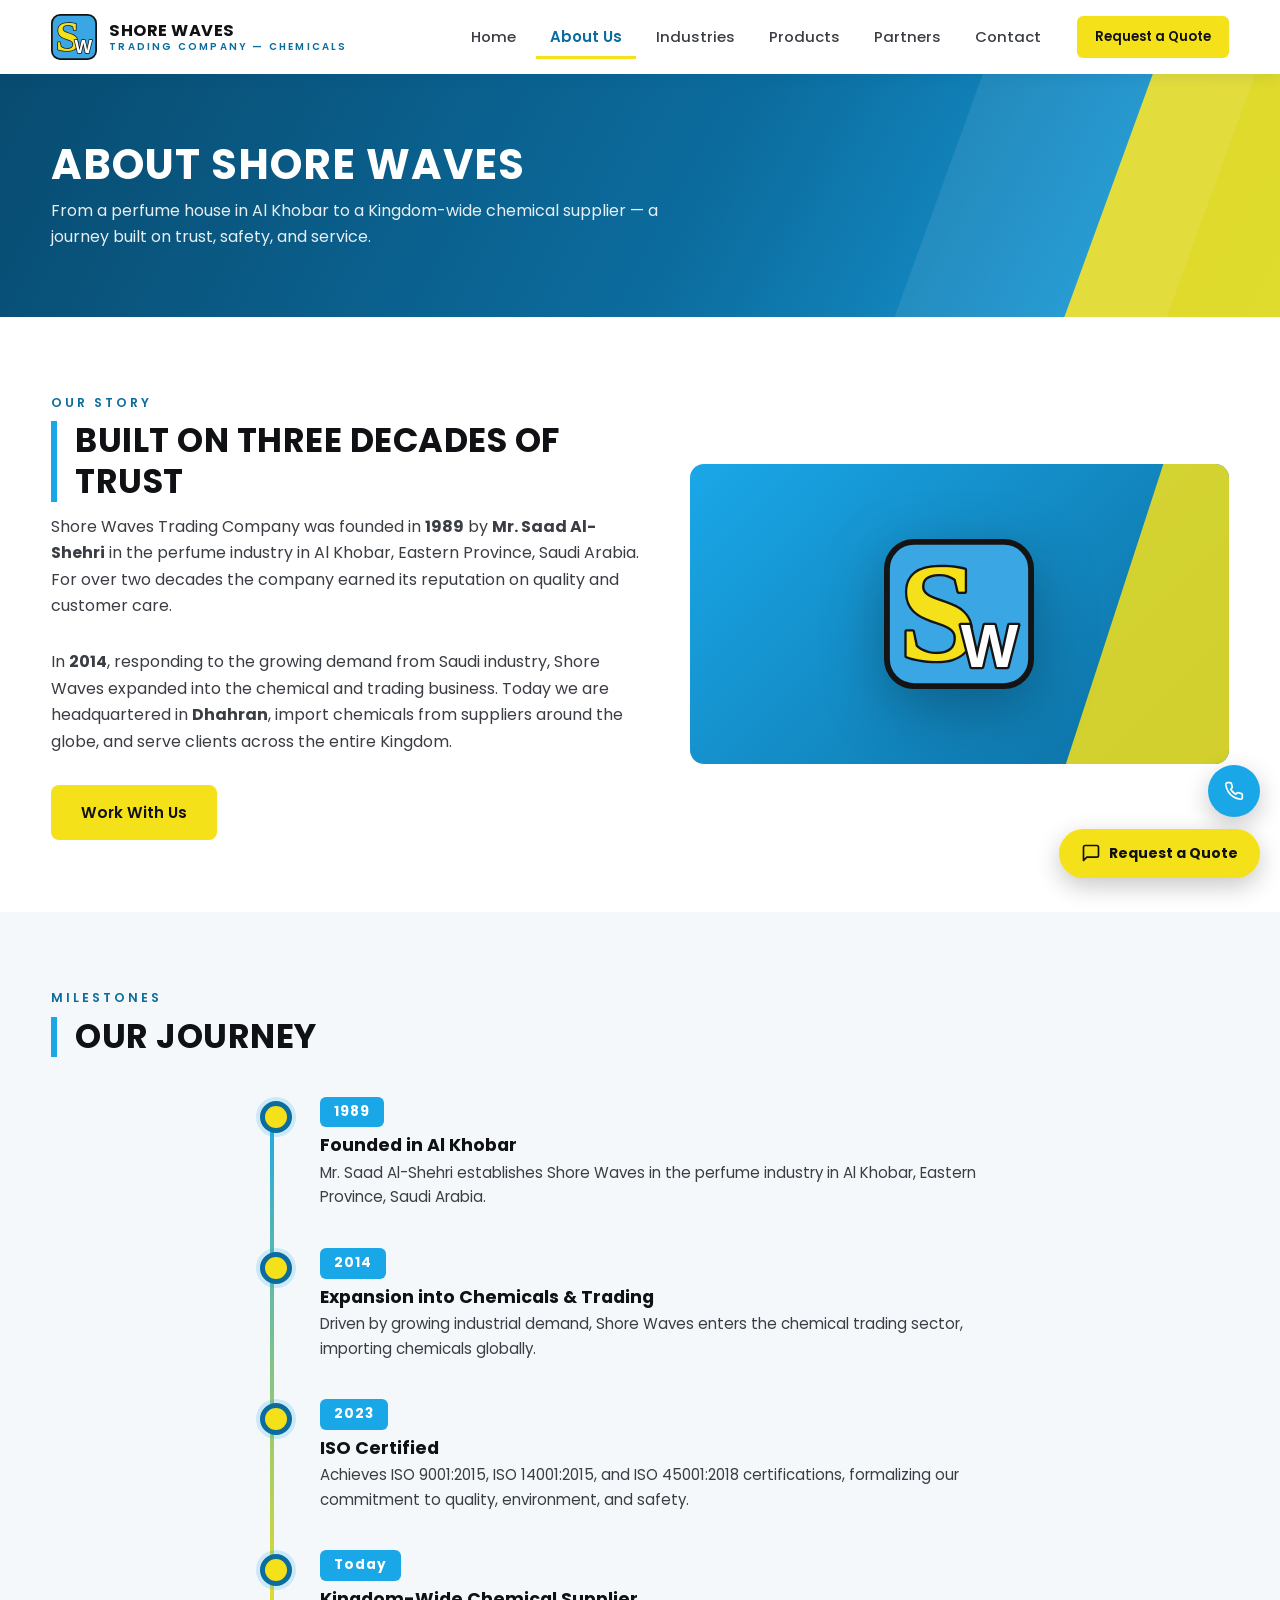
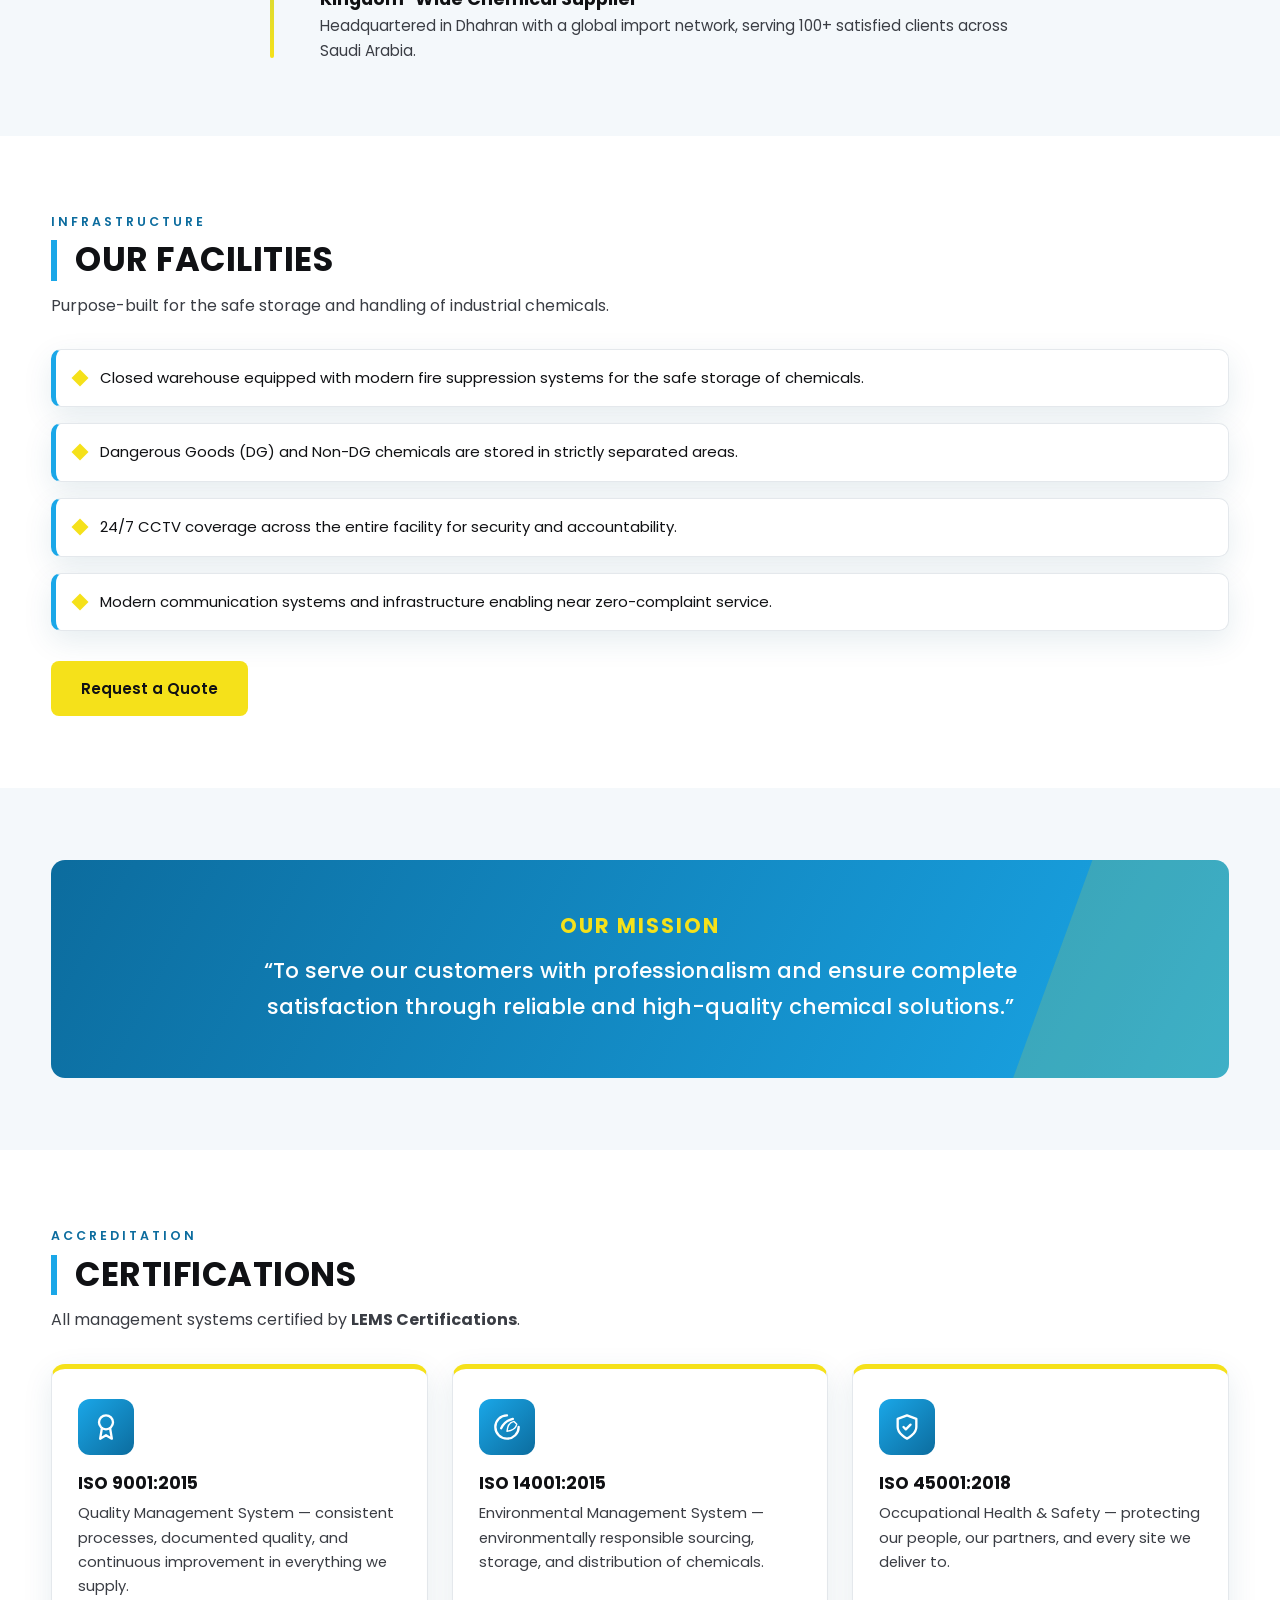
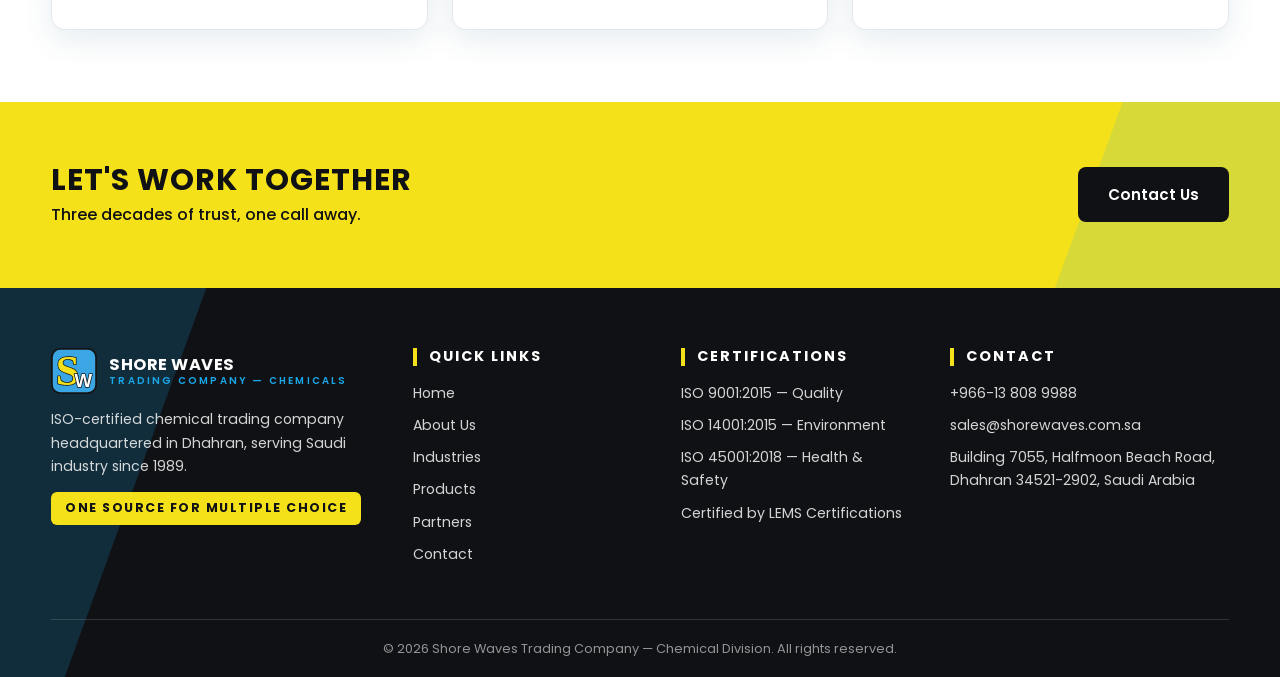
==== commit 93fd587e: "Rename to Shore Waves Trading Company; expansion year 2016 -> 2014" ====
--- a/about.html
+++ b/about.html
@@ -3,10 +3,10 @@
 <head>
   <meta charset="UTF-8">
   <meta name="viewport" content="width=device-width, initial-scale=1.0">
-  <title>About Us | Shore Waves Trading Est — Chemical Division</title>
-  <meta name="description" content="From perfume beginnings in Al Khobar in 1989 to a Kingdom-wide ISO-certified chemical supplier — the Shore Waves Trading Est story, facilities, mission, and certifications.">
-  <meta property="og:title" content="About Shore Waves Trading Est — Chemical Division">
-  <meta property="og:description" content="Founded 1989 in Al Khobar by Mr. Saad Al-Shehri. Expanded into chemicals in 2016. ISO 9001, 14001 & 45001 certified. 100+ clients Kingdom-wide.">
+  <title>About Us | Shore Waves Trading Company — Chemical Division</title>
+  <meta name="description" content="From perfume beginnings in Al Khobar in 1989 to a Kingdom-wide ISO-certified chemical supplier — the Shore Waves Trading Company story, facilities, mission, and certifications.">
+  <meta property="og:title" content="About Shore Waves Trading Company — Chemical Division">
+  <meta property="og:description" content="Founded 1989 in Al Khobar by Mr. Saad Al-Shehri. Expanded into chemicals in 2014. ISO 9001, 14001 & 45001 certified. 100+ clients Kingdom-wide.">
   <meta property="og:type" content="website">
   <meta property="og:url" content="https://www.shorewaves.com.sa/about.html">
   <link rel="icon" type="image/svg+xml" href="assets/logo.svg">
@@ -20,11 +20,11 @@
 
   <header class="site-header">
     <div class="container nav-wrap">
-      <a class="brand" href="index.html" aria-label="Shore Waves Trading Est — home">
+      <a class="brand" href="index.html" aria-label="Shore Waves Trading Company — home">
         <img class="brand-logo" src="assets/logo.svg" alt="" width="46" height="46">
         <span class="brand-text">
           <strong>SHORE WAVES</strong>
-          <small>Trading Est &mdash; Chemicals</small>
+          <small>Trading Company &mdash; Chemicals</small>
         </span>
       </a>
       <nav id="site-nav" class="site-nav" aria-label="Main navigation">
@@ -58,8 +58,8 @@
         <div class="reveal">
           <span class="section-kicker">Our Story</span>
           <h2 id="story-title" class="section-title">Built on Three Decades of Trust</h2>
-          <p class="section-lead">Shore Waves Trading Est was founded in <strong>1989</strong> by <strong>Mr. Saad Al-Shehri</strong> in the perfume industry in Al Khobar, Eastern Province, Saudi Arabia. For over two decades the company earned its reputation on quality and customer care.</p>
-          <p class="section-lead">In <strong>2016</strong>, responding to the growing demand from Saudi industry, Shore Waves expanded into the chemical and trading business. Today we are headquartered in <strong>Dhahran</strong>, import chemicals from suppliers around the globe, and serve clients across the entire Kingdom.</p>
+          <p class="section-lead">Shore Waves Trading Company was founded in <strong>1989</strong> by <strong>Mr. Saad Al-Shehri</strong> in the perfume industry in Al Khobar, Eastern Province, Saudi Arabia. For over two decades the company earned its reputation on quality and customer care.</p>
+          <p class="section-lead">In <strong>2014</strong>, responding to the growing demand from Saudi industry, Shore Waves expanded into the chemical and trading business. Today we are headquartered in <strong>Dhahran</strong>, import chemicals from suppliers around the globe, and serve clients across the entire Kingdom.</p>
           <a href="contact.html" class="btn btn-accent">Work With Us</a>
         </div>
         <div class="split-visual reveal">
@@ -80,7 +80,7 @@
             <p>Mr. Saad Al-Shehri establishes Shore Waves in the perfume industry in Al Khobar, Eastern Province, Saudi Arabia.</p>
           </div>
           <div class="timeline-item reveal">
-            <span class="timeline-year">2016</span>
+            <span class="timeline-year">2014</span>
             <h3>Expansion into Chemicals &amp; Trading</h3>
             <p>Driven by growing industrial demand, Shore Waves enters the chemical trading sector, importing chemicals globally.</p>
           </div>
@@ -176,7 +176,7 @@
             <img class="brand-logo" src="assets/logo.svg" alt="" width="46" height="46">
             <span class="brand-text">
               <strong>SHORE WAVES</strong>
-              <small>Trading Est &mdash; Chemicals</small>
+              <small>Trading Company &mdash; Chemicals</small>
             </span>
           </div>
           <p>ISO-certified chemical trading company headquartered in Dhahran, serving Saudi industry since 1989.</p>
@@ -212,7 +212,7 @@
         </div>
       </div>
       <div class="footer-bottom">
-        &copy; <span id="footer-year">2026</span> Shore Waves Trading Est — Chemical Division. All rights reserved.
+        &copy; <span id="footer-year">2026</span> Shore Waves Trading Company — Chemical Division. All rights reserved.
       </div>
     </div>
   </footer>
--- a/css/style.css
+++ b/css/style.css
@@ -1,5 +1,5 @@
 /* ============================================================
-   Shore Waves Trading Est — Chemical Division
+   Shore Waves Trading Company — Chemical Division
    Brand: Sky Blue #1AA7E8 | Yellow #F5E11A | Black | White
    ============================================================ */
 
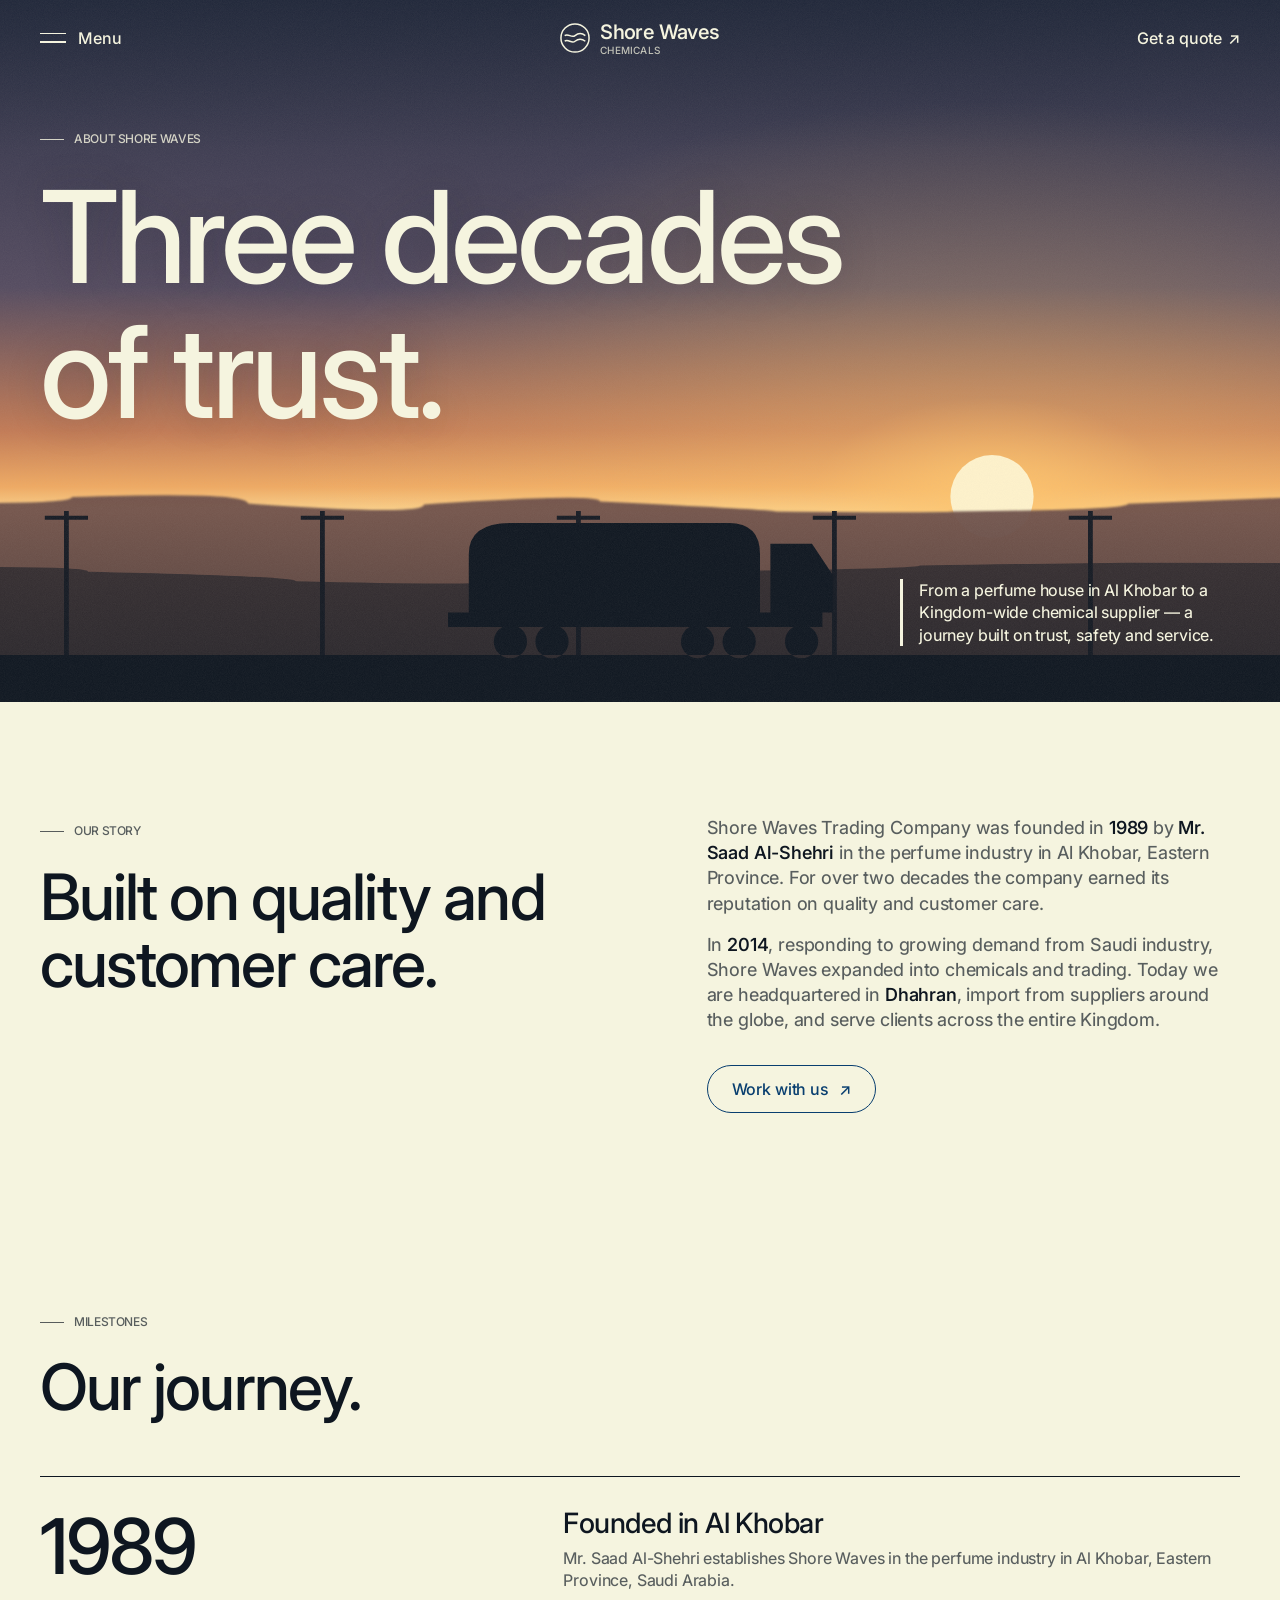
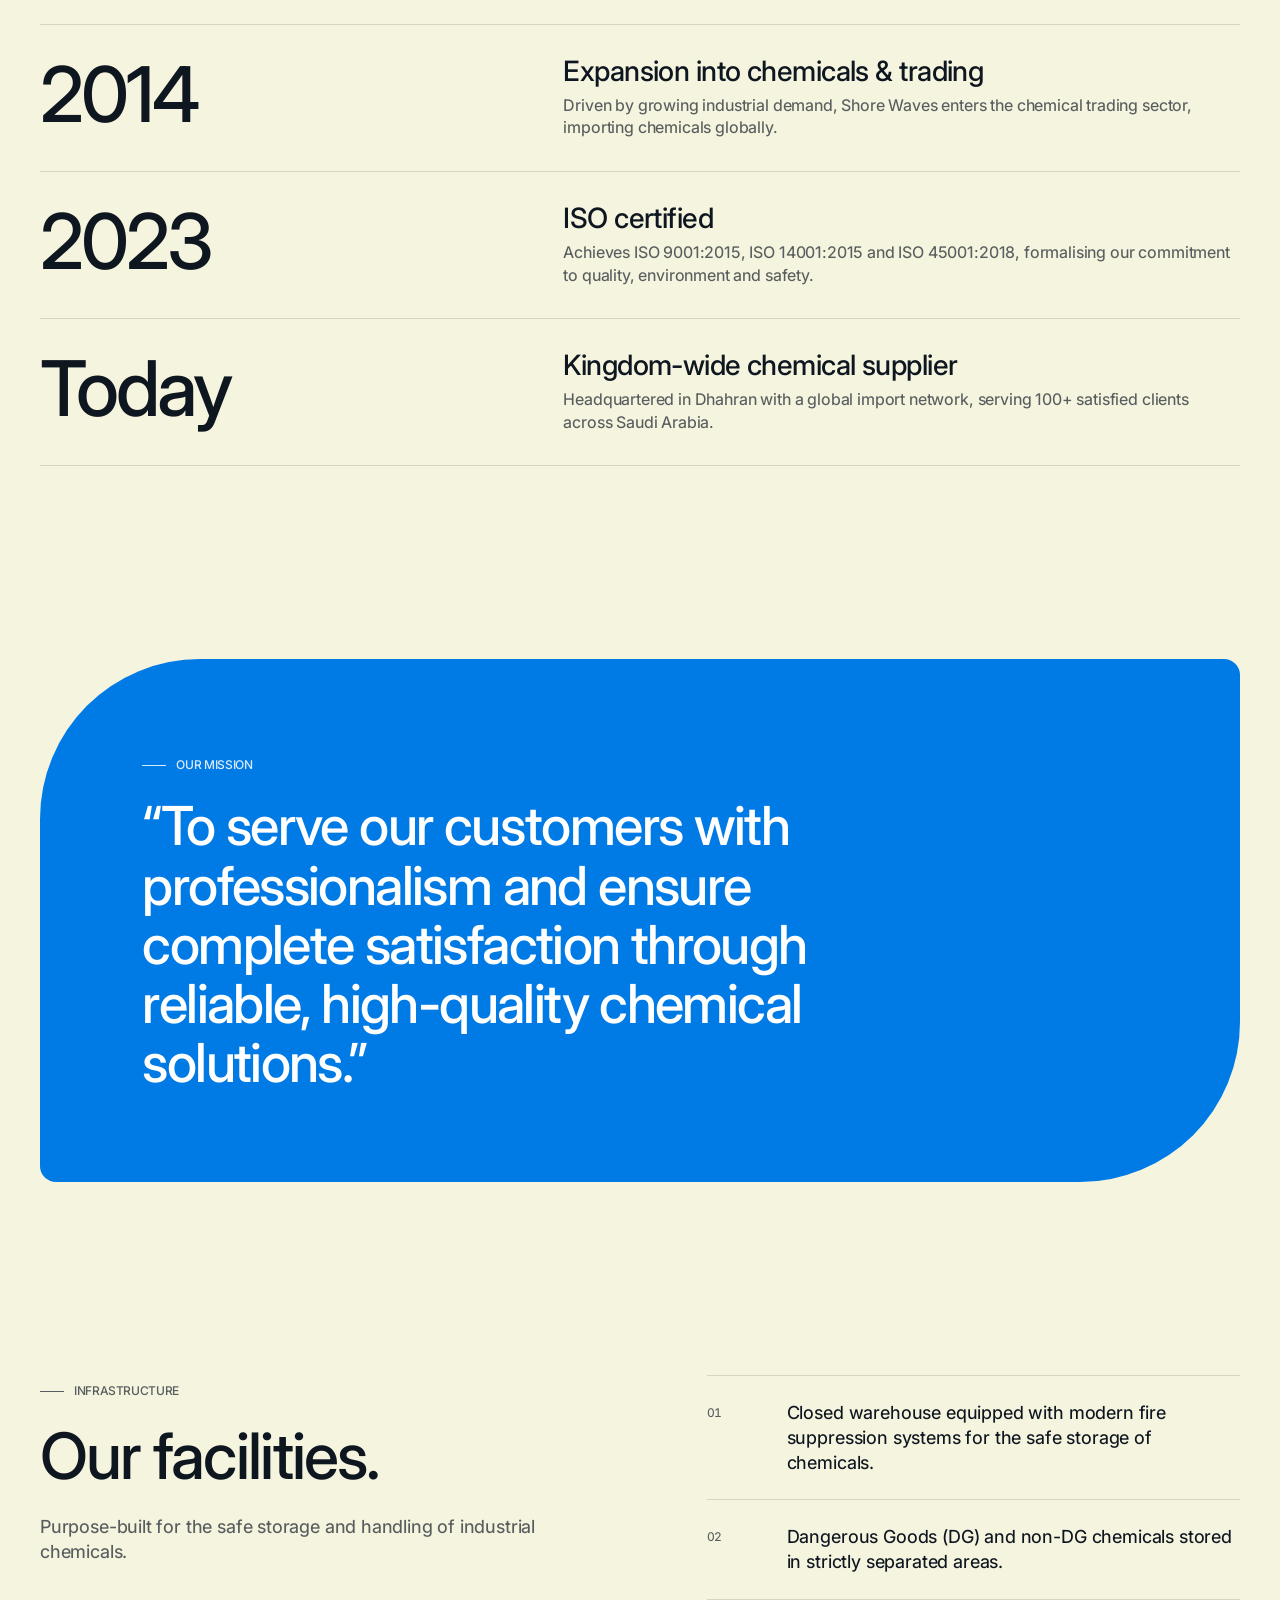
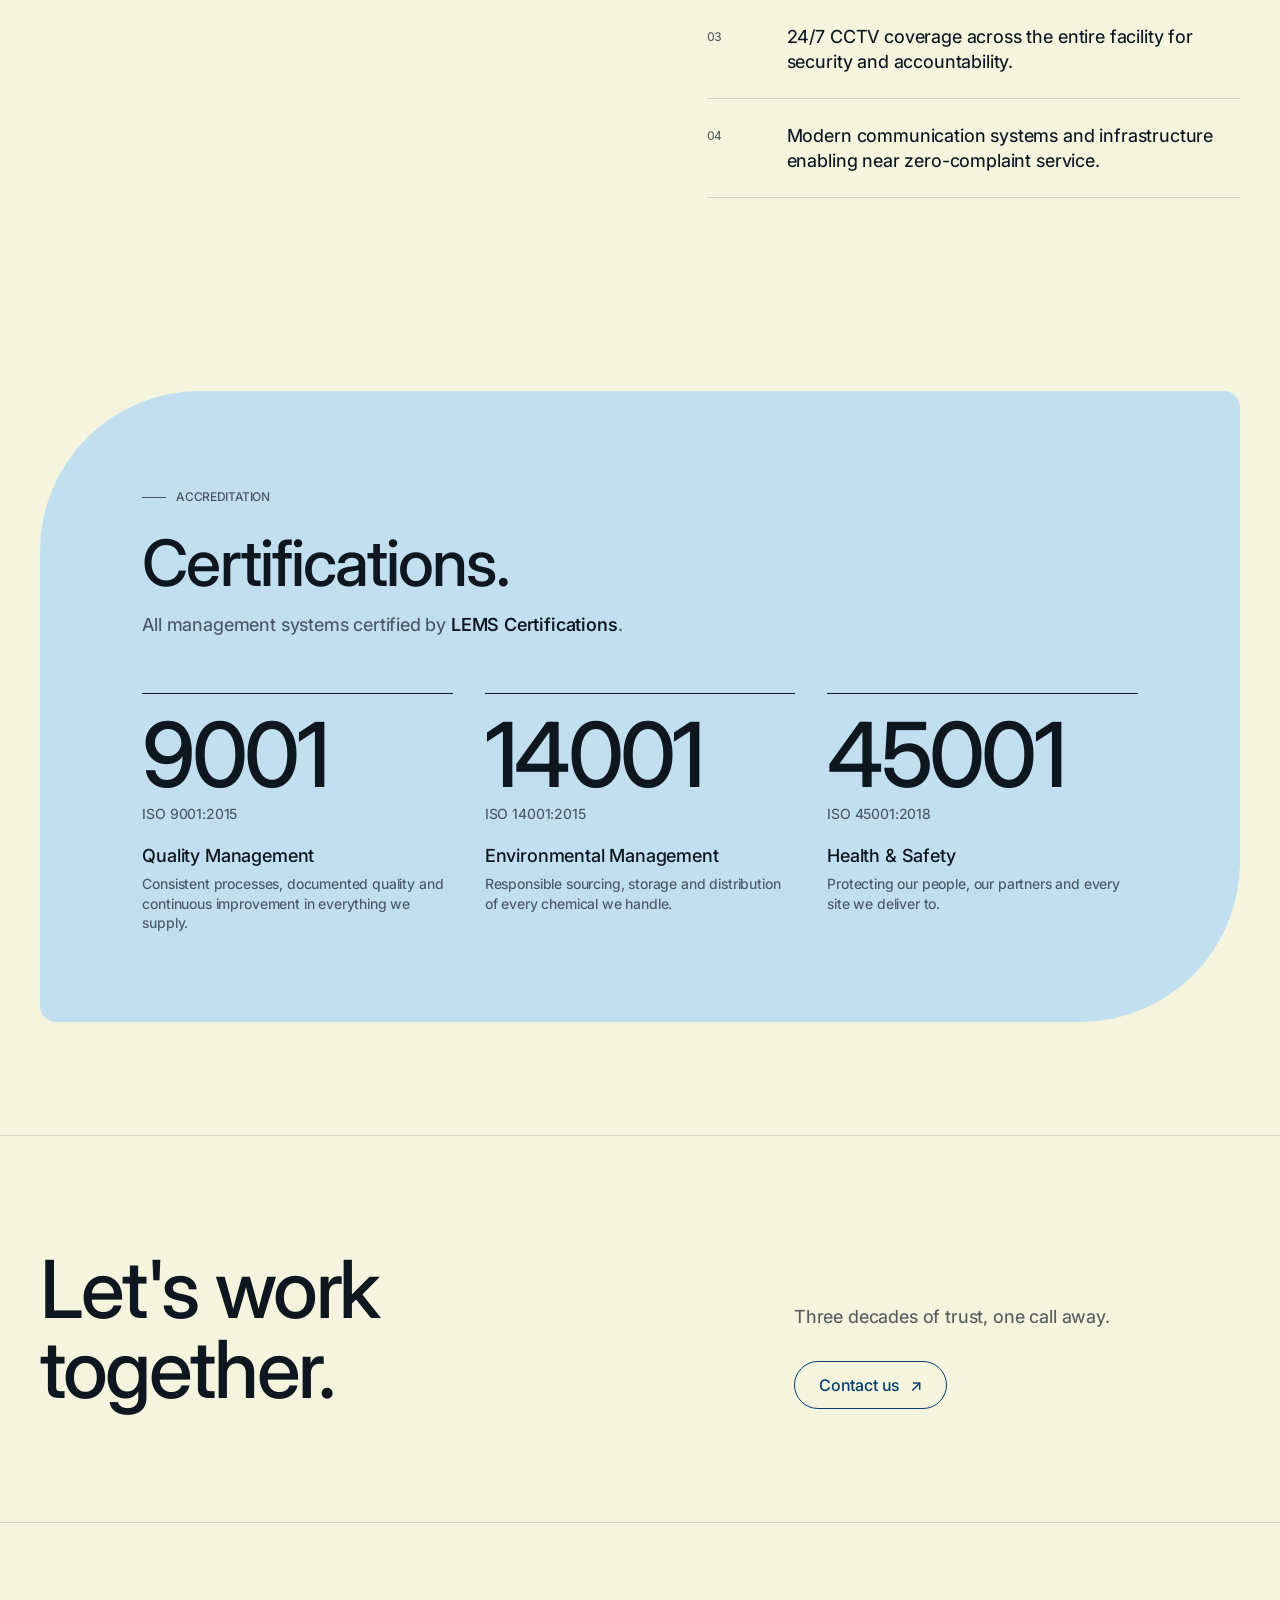
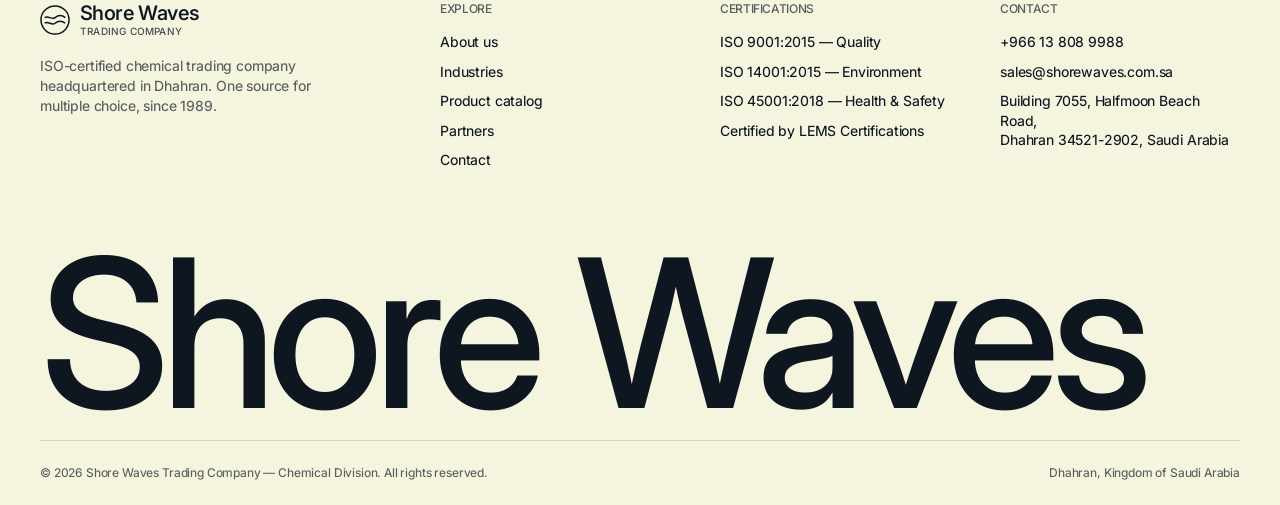
==== commit 4a1d2b07: "Redesign site in a cinematic editorial style - Parchment canvas with carbon-ink type, Inter at weigh" ====
--- a/about.html
+++ b/about.html
@@ -5,14 +5,15 @@
   <meta name="viewport" content="width=device-width, initial-scale=1.0">
   <title>About Us | Shore Waves Trading Company — Chemical Division</title>
   <meta name="description" content="From perfume beginnings in Al Khobar in 1989 to a Kingdom-wide ISO-certified chemical supplier — the Shore Waves Trading Company story, facilities, mission, and certifications.">
+  <meta name="theme-color" content="#f5f4df">
   <meta property="og:title" content="About Shore Waves Trading Company — Chemical Division">
   <meta property="og:description" content="Founded 1989 in Al Khobar by Mr. Saad Al-Shehri. Expanded into chemicals in 2014. ISO 9001, 14001 & 45001 certified. 100+ clients Kingdom-wide.">
   <meta property="og:type" content="website">
   <meta property="og:url" content="https://www.shorewaves.com.sa/about.html">
-  <link rel="icon" type="image/svg+xml" href="assets/logo.svg">
+  <link rel="icon" type="image/svg+xml" href="assets/mark.svg">
   <link rel="preconnect" href="https://fonts.googleapis.com">
   <link rel="preconnect" href="https://fonts.gstatic.com" crossorigin>
-  <link href="https://fonts.googleapis.com/css2?family=Poppins:wght@400;500;600;700;800&display=swap" rel="stylesheet">
+  <link href="https://fonts.googleapis.com/css2?family=Inter:opsz,wght@14..32,400..600&display=swap" rel="stylesheet">
   <link rel="stylesheet" href="css/style.css">
 </head>
 <body>
@@ -20,150 +21,158 @@
 
   <header class="site-header">
     <div class="container nav-wrap">
+      <button class="nav-toggle" aria-expanded="false" aria-controls="site-nav">
+        <span class="bars" aria-hidden="true"><span></span><span></span></span>
+        <span class="label">Menu</span>
+        <span class="sr-only">Toggle navigation menu</span>
+      </button>
       <a class="brand" href="index.html" aria-label="Shore Waves Trading Company — home">
-        <img class="brand-logo" src="assets/logo.svg" alt="" width="46" height="46">
-        <span class="brand-text">
-          <strong>SHORE WAVES</strong>
-          <small>Trading Company &mdash; Chemicals</small>
-        </span>
+        <svg class="brand-mark" viewBox="0 0 32 32" fill="none" stroke="currentColor" stroke-width="1.6" aria-hidden="true"><circle cx="16" cy="16" r="15"/><path d="M5 13.5c3.7-3 7.3 3 11 0s7.3-3 11 0"/><path d="M5 19.5c3.7-3 7.3 3 11 0s7.3-3 11 0"/></svg>
+        <span class="brand-word">Shore Waves<small>Chemicals</small></span>
       </a>
-      <nav id="site-nav" class="site-nav" aria-label="Main navigation">
-        <ul>
-          <li><a href="index.html">Home</a></li>
-          <li><a href="about.html" class="active" aria-current="page">About Us</a></li>
-          <li><a href="industries.html">Industries</a></li>
-          <li><a href="products.html">Products</a></li>
-          <li><a href="partners.html">Partners</a></li>
-          <li><a href="contact.html">Contact</a></li>
+      <a class="nav-link" href="contact.html"><span class="label">Get a quote</span><span class="label-short">Quote</span> <span aria-hidden="true">&#8599;</span></a>
+    </div>
+    <nav id="site-nav" class="site-nav" aria-label="Main navigation">
+      <div class="container menu-grid">
+        <ul class="menu-links">
+            <li><a href="index.html">Home<span>01</span></a></li>
+            <li><a href="about.html" aria-current="page">About<span>02</span></a></li>
+            <li><a href="industries.html">Industries<span>03</span></a></li>
+            <li><a href="products.html">Products<span>04</span></a></li>
+            <li><a href="partners.html">Partners<span>05</span></a></li>
+            <li><a href="contact.html">Contact<span>06</span></a></li>
         </ul>
-      </nav>
-      <a href="contact.html" class="btn btn-accent btn-sm nav-cta">Request a Quote</a>
-      <button class="nav-toggle" aria-expanded="false" aria-controls="site-nav" aria-label="Toggle navigation menu">
-        <span></span><span></span><span></span>
-      </button>
-    </div>
+        <div class="menu-aside">
+          <p>ISO-certified chemical trading, Dhahran. Serving Saudi industry since 1989.</p>
+          <p><a href="tel:+966138089988">+966 13 808 9988</a><br><a href="mailto:sales@shorewaves.com.sa">sales@shorewaves.com.sa</a></p>
+          <a href="contact.html" class="btn">Request a quote <span class="arrow" aria-hidden="true">&#8599;</span></a>
+        </div>
+      </div>
+    </nav>
   </header>
 
   <main id="main">
-    <section class="page-hero">
-      <div class="container">
-        <h1>About Shore Waves</h1>
-        <p>From a perfume house in Al Khobar to a Kingdom-wide chemical supplier — a journey built on trust, safety, and service.</p>
-      </div>
-    </section>
-
-    <!-- Company story -->
-    <section aria-labelledby="story-title">
+    <section class="hero page" aria-labelledby="page-title">
+      <img class="hero-media" src="assets/scenes/desert.svg" alt="A chemical tanker truck crossing the desert at sunset">
+      <div class="container hero-inner">
+        <span class="kicker">About Shore Waves</span>
+        <h1 id="page-title">Three decades<br>of trust.</h1>
+        <div class="hero-foot">
+          <div></div>
+          <div class="caption-block">
+            <p>From a perfume house in Al Khobar to a Kingdom-wide chemical supplier — a journey built on trust, safety and service.</p>
+          </div>
+        </div>
+      </div>
+    </section>
+
+    <section class="section" aria-labelledby="story-title">
       <div class="container split">
         <div class="reveal">
-          <span class="section-kicker">Our Story</span>
-          <h2 id="story-title" class="section-title">Built on Three Decades of Trust</h2>
-          <p class="section-lead">Shore Waves Trading Company was founded in <strong>1989</strong> by <strong>Mr. Saad Al-Shehri</strong> in the perfume industry in Al Khobar, Eastern Province, Saudi Arabia. For over two decades the company earned its reputation on quality and customer care.</p>
-          <p class="section-lead">In <strong>2014</strong>, responding to the growing demand from Saudi industry, Shore Waves expanded into the chemical and trading business. Today we are headquartered in <strong>Dhahran</strong>, import chemicals from suppliers around the globe, and serve clients across the entire Kingdom.</p>
-          <a href="contact.html" class="btn btn-accent">Work With Us</a>
-        </div>
-        <div class="split-visual reveal">
-          <img class="big-logo" src="assets/logo.svg" alt="Shore Waves logo" width="150" height="150">
-        </div>
-      </div>
-    </section>
-
-    <!-- Timeline -->
-    <section class="section-soft" aria-labelledby="timeline-title">
+          <span class="kicker">Our story</span>
+          <h2 id="story-title" class="heading">Built on quality and customer care.</h2>
+        </div>
+        <div class="reveal">
+          <p class="lead">Shore Waves Trading Company was founded in <strong>1989</strong> by <strong>Mr. Saad Al-Shehri</strong> in the perfume industry in Al Khobar, Eastern Province. For over two decades the company earned its reputation on quality and customer care.</p>
+          <p class="lead">In <strong>2014</strong>, responding to growing demand from Saudi industry, Shore Waves expanded into chemicals and trading. Today we are headquartered in <strong>Dhahran</strong>, import from suppliers around the globe, and serve clients across the entire Kingdom.</p>
+          <div class="btn-row"><a href="contact.html" class="btn">Work with us <span class="arrow" aria-hidden="true">&#8599;</span></a></div>
+        </div>
+      </div>
+    </section>
+
+    <section class="section tight" aria-labelledby="timeline-title">
       <div class="container">
-        <span class="section-kicker">Milestones</span>
-        <h2 id="timeline-title" class="section-title">Our Journey</h2>
+        <div class="section-head">
+          <div>
+            <span class="kicker">Milestones</span>
+            <h2 id="timeline-title" class="heading">Our journey.</h2>
+          </div>
+        </div>
         <div class="timeline">
           <div class="timeline-item reveal">
-            <span class="timeline-year">1989</span>
-            <h3>Founded in Al Khobar</h3>
-            <p>Mr. Saad Al-Shehri establishes Shore Waves in the perfume industry in Al Khobar, Eastern Province, Saudi Arabia.</p>
-          </div>
-          <div class="timeline-item reveal">
-            <span class="timeline-year">2014</span>
-            <h3>Expansion into Chemicals &amp; Trading</h3>
-            <p>Driven by growing industrial demand, Shore Waves enters the chemical trading sector, importing chemicals globally.</p>
-          </div>
-          <div class="timeline-item reveal">
-            <span class="timeline-year">2023</span>
-            <h3>ISO Certified</h3>
-            <p>Achieves ISO 9001:2015, ISO 14001:2015, and ISO 45001:2018 certifications, formalizing our commitment to quality, environment, and safety.</p>
-          </div>
-          <div class="timeline-item reveal">
-            <span class="timeline-year">Today</span>
-            <h3>Kingdom-Wide Chemical Supplier</h3>
-            <p>Headquartered in Dhahran with a global import network, serving 100+ satisfied clients across Saudi Arabia.</p>
-          </div>
-        </div>
-      </div>
-    </section>
-
-    <!-- Facilities -->
-    <section aria-labelledby="facilities-title">
+            <div class="timeline-year">1989</div>
+            <div><h3>Founded in Al Khobar</h3><p>Mr. Saad Al-Shehri establishes Shore Waves in the perfume industry in Al Khobar, Eastern Province, Saudi Arabia.</p></div>
+          </div>
+          <div class="timeline-item reveal">
+            <div class="timeline-year">2014</div>
+            <div><h3>Expansion into chemicals &amp; trading</h3><p>Driven by growing industrial demand, Shore Waves enters the chemical trading sector, importing chemicals globally.</p></div>
+          </div>
+          <div class="timeline-item reveal">
+            <div class="timeline-year">2023</div>
+            <div><h3>ISO certified</h3><p>Achieves ISO 9001:2015, ISO 14001:2015 and ISO 45001:2018, formalising our commitment to quality, environment and safety.</p></div>
+          </div>
+          <div class="timeline-item reveal">
+            <div class="timeline-year">Today</div>
+            <div><h3>Kingdom-wide chemical supplier</h3><p>Headquartered in Dhahran with a global import network, serving 100+ satisfied clients across Saudi Arabia.</p></div>
+          </div>
+        </div>
+      </div>
+    </section>
+
+    <section class="section" aria-labelledby="mission-title">
       <div class="container">
-        <span class="section-kicker">Infrastructure</span>
-        <h2 id="facilities-title" class="section-title">Our Facilities</h2>
-        <p class="section-lead">Purpose-built for the safe storage and handling of industrial chemicals.</p>
-        <ul class="facility-list">
-          <li class="reveal"><span class="dot" aria-hidden="true"></span> Closed warehouse equipped with modern fire suppression systems for the safe storage of chemicals.</li>
-          <li class="reveal"><span class="dot" aria-hidden="true"></span> Dangerous Goods (DG) and Non-DG chemicals are stored in strictly separated areas.</li>
-          <li class="reveal"><span class="dot" aria-hidden="true"></span> 24/7 CCTV coverage across the entire facility for security and accountability.</li>
-          <li class="reveal"><span class="dot" aria-hidden="true"></span> Modern communication systems and infrastructure enabling near zero-complaint service.</li>
-        </ul>
-        <p style="margin-top:30px;"><a href="contact.html" class="btn btn-accent">Request a Quote</a></p>
-      </div>
-    </section>
-
-    <!-- Mission -->
-    <section class="section-soft" aria-labelledby="mission-title">
+        <div class="feature blue reveal">
+          <span class="kicker" id="mission-title">Our mission</span>
+          <p class="quote">&ldquo;To serve our customers with professionalism and ensure complete satisfaction through reliable, high-quality chemical solutions.&rdquo;</p>
+        </div>
+      </div>
+    </section>
+
+    <section class="section tight" aria-labelledby="facilities-title">
+      <div class="container split">
+        <div class="reveal">
+          <span class="kicker">Infrastructure</span>
+          <h2 id="facilities-title" class="heading">Our facilities.</h2>
+          <p class="lead" style="margin-top:24px">Purpose-built for the safe storage and handling of industrial chemicals.</p>
+        </div>
+        <ol class="num-list reveal">
+          <li>Closed warehouse equipped with modern fire suppression systems for the safe storage of chemicals.</li>
+          <li>Dangerous Goods (DG) and non-DG chemicals stored in strictly separated areas.</li>
+          <li>24/7 CCTV coverage across the entire facility for security and accountability.</li>
+          <li>Modern communication systems and infrastructure enabling near zero-complaint service.</li>
+        </ol>
+      </div>
+    </section>
+
+    <section class="section" aria-labelledby="cert-title">
       <div class="container">
-        <div class="mission reveal">
-          <h2 id="mission-title">Our Mission</h2>
-          <p>&ldquo;To serve our customers with professionalism and ensure complete satisfaction through reliable and high-quality chemical solutions.&rdquo;</p>
-        </div>
-      </div>
-    </section>
-
-    <!-- Certifications -->
-    <section aria-labelledby="cert-title">
-      <div class="container">
-        <span class="section-kicker">Accreditation</span>
-        <h2 id="cert-title" class="section-title">Certifications</h2>
-        <p class="section-lead">All management systems certified by <strong>LEMS Certifications</strong>.</p>
-        <div class="card-grid cols-3">
-          <article class="card accent-top reveal">
-            <div class="card-icon" aria-hidden="true">
-              <svg viewBox="0 0 24 24" fill="none" stroke-width="2" stroke-linecap="round" stroke-linejoin="round"><circle cx="12" cy="8" r="6"/><path d="M15.5 13l1.5 9-5-3-5 3 1.5-9"/></svg>
-            </div>
-            <h3>ISO 9001:2015</h3>
-            <p>Quality Management System — consistent processes, documented quality, and continuous improvement in everything we supply.</p>
-          </article>
-          <article class="card accent-top reveal">
-            <div class="card-icon" aria-hidden="true">
-              <svg viewBox="0 0 24 24" fill="none" stroke-width="2" stroke-linecap="round" stroke-linejoin="round"><path d="M12 2a10 10 0 1 0 10 10"/><path d="M22 4c-4 1-8 5-9 9l-1 5 5-1c4-1 8-5 9-9z" transform="scale(0.6) translate(8 8)"/><path d="M7 13c2-4 6-7 10-8"/></svg>
-            </div>
-            <h3>ISO 14001:2015</h3>
-            <p>Environmental Management System — environmentally responsible sourcing, storage, and distribution of chemicals.</p>
-          </article>
-          <article class="card accent-top reveal">
-            <div class="card-icon" aria-hidden="true">
-              <svg viewBox="0 0 24 24" fill="none" stroke-width="2" stroke-linecap="round" stroke-linejoin="round"><path d="M12 22s8-4 8-10V5l-8-3-8 3v7c0 6 8 10 8 10z"/><path d="M9 12l2 2 4-4"/></svg>
-            </div>
-            <h3>ISO 45001:2018</h3>
-            <p>Occupational Health &amp; Safety — protecting our people, our partners, and every site we deliver to.</p>
-          </article>
-        </div>
-      </div>
-    </section>
-
-    <!-- CTA banner -->
-    <section class="cta-banner" aria-labelledby="cta-title">
-      <div class="container">
-        <div>
-          <h2 id="cta-title">Let's Work Together</h2>
+        <div class="feature reveal">
+          <span class="kicker">Accreditation</span>
+          <h2 id="cert-title" class="heading">Certifications.</h2>
+          <p class="lead" style="margin-top:16px">All management systems certified by <strong>LEMS Certifications</strong>.</p>
+        <div class="iso-grid">
+          <div class="iso reveal">
+            <div class="iso-num">9001</div>
+            <div class="iso-year">ISO 9001:2015</div>
+            <h3>Quality Management</h3>
+            <p>Consistent processes, documented quality and continuous improvement in everything we supply.</p>
+          </div>
+          <div class="iso reveal">
+            <div class="iso-num">14001</div>
+            <div class="iso-year">ISO 14001:2015</div>
+            <h3>Environmental Management</h3>
+            <p>Responsible sourcing, storage and distribution of every chemical we handle.</p>
+          </div>
+          <div class="iso reveal">
+            <div class="iso-num">45001</div>
+            <div class="iso-year">ISO 45001:2018</div>
+            <h3>Health &amp; Safety</h3>
+            <p>Protecting our people, our partners and every site we deliver to.</p>
+          </div>
+        </div>
+        </div>
+      </div>
+    </section>
+
+    <section class="cta" aria-labelledby="cta-title">
+      <div class="container cta-grid">
+        <h2 id="cta-title" class="heading-lg">Let's work together.</h2>
+        <div>
           <p>Three decades of trust, one call away.</p>
-        </div>
-        <a href="contact.html" class="btn">Contact Us</a>
+          <div class="btn-row">
+            <a href="contact.html" class="btn">Contact us <span class="arrow" aria-hidden="true">&#8599;</span></a>
+          </div>
+        </div>
       </div>
     </section>
   </main>
@@ -172,23 +181,15 @@
     <div class="container">
       <div class="footer-grid">
         <div>
-          <div class="footer-brand">
-            <img class="brand-logo" src="assets/logo.svg" alt="" width="46" height="46">
-            <span class="brand-text">
-              <strong>SHORE WAVES</strong>
-              <small>Trading Company &mdash; Chemicals</small>
-            </span>
-          </div>
-          <p>ISO-certified chemical trading company headquartered in Dhahran, serving Saudi industry since 1989.</p>
-          <span class="footer-motto">One Source for Multiple Choice</span>
-        </div>
-        <div>
-          <h3>Quick Links</h3>
+          <a class="brand" href="index.html" aria-label="Shore Waves — home"><svg class="brand-mark" viewBox="0 0 32 32" fill="none" stroke="currentColor" stroke-width="1.6" aria-hidden="true"><circle cx="16" cy="16" r="15"/><path d="M5 13.5c3.7-3 7.3 3 11 0s7.3-3 11 0"/><path d="M5 19.5c3.7-3 7.3 3 11 0s7.3-3 11 0"/></svg><span class="brand-word">Shore Waves<small>Trading Company</small></span></a>
+          <p>ISO-certified chemical trading company headquartered in Dhahran. One source for multiple choice, since 1989.</p>
+        </div>
+        <div>
+          <h3>Explore</h3>
           <ul>
-            <li><a href="index.html">Home</a></li>
-            <li><a href="about.html">About Us</a></li>
+            <li><a href="about.html">About us</a></li>
             <li><a href="industries.html">Industries</a></li>
-            <li><a href="products.html">Products</a></li>
+            <li><a href="products.html">Product catalog</a></li>
             <li><a href="partners.html">Partners</a></li>
             <li><a href="contact.html">Contact</a></li>
           </ul>
@@ -205,25 +206,27 @@
         <div>
           <h3>Contact</h3>
           <ul>
-            <li><a href="tel:+966138089988">+966-13 808 9988</a></li>
+            <li><a href="tel:+966138089988">+966 13 808 9988</a></li>
             <li><a href="mailto:sales@shorewaves.com.sa">sales@shorewaves.com.sa</a></li>
             <li>Building 7055, Halfmoon Beach Road,<br>Dhahran 34521-2902, Saudi Arabia</li>
           </ul>
         </div>
       </div>
+      <div class="footer-mark" aria-hidden="true">Shore Waves</div>
       <div class="footer-bottom">
-        &copy; <span id="footer-year">2026</span> Shore Waves Trading Company — Chemical Division. All rights reserved.
+        <span>&copy; <span id="footer-year">2026</span> Shore Waves Trading Company — Chemical Division. All rights reserved.</span>
+        <span>Dhahran, Kingdom of Saudi Arabia</span>
       </div>
     </div>
   </footer>
 
   <div class="floaters">
     <a href="tel:+966138089988" class="float-call" aria-label="Call us at +966 13 808 9988">
-      <svg viewBox="0 0 24 24" fill="none" stroke-width="2" stroke-linecap="round" stroke-linejoin="round" aria-hidden="true"><path d="M22 16.92v3a2 2 0 0 1-2.18 2 19.79 19.79 0 0 1-8.63-3.07 19.5 19.5 0 0 1-6-6 19.79 19.79 0 0 1-3.07-8.67A2 2 0 0 1 4.11 2h3a2 2 0 0 1 2 1.72c.13.96.36 1.9.7 2.81a2 2 0 0 1-.45 2.11L8.09 9.91a16 16 0 0 0 6 6l1.27-1.27a2 2 0 0 1 2.11-.45c.91.34 1.85.57 2.81.7A2 2 0 0 1 22 16.92z"/></svg>
+      <svg viewBox="0 0 24 24" fill="none" stroke-width="1.8" stroke-linecap="round" stroke-linejoin="round" aria-hidden="true"><path d="M22 16.92v3a2 2 0 0 1-2.18 2 19.79 19.79 0 0 1-8.63-3.07 19.5 19.5 0 0 1-6-6 19.79 19.79 0 0 1-3.07-8.67A2 2 0 0 1 4.11 2h3a2 2 0 0 1 2 1.72c.13.96.36 1.9.7 2.81a2 2 0 0 1-.45 2.11L8.09 9.91a16 16 0 0 0 6 6l1.27-1.27a2 2 0 0 1 2.11-.45c.91.34 1.85.57 2.81.7A2 2 0 0 1 22 16.92z"/></svg>
     </a>
     <a href="contact.html" class="float-quote">
-      <svg viewBox="0 0 24 24" fill="none" stroke-width="2" stroke-linecap="round" stroke-linejoin="round" aria-hidden="true"><path d="M21 15a2 2 0 0 1-2 2H7l-4 4V5a2 2 0 0 1 2-2h14a2 2 0 0 1 2 2z"/></svg>
-      <span>Request a Quote</span>
+      <svg viewBox="0 0 24 24" fill="none" stroke-width="1.8" stroke-linecap="round" stroke-linejoin="round" aria-hidden="true"><path d="M21 15a2 2 0 0 1-2 2H7l-4 4V5a2 2 0 0 1 2-2h14a2 2 0 0 1 2 2z"/></svg>
+      <span>Request a quote</span>
     </a>
   </div>
 
--- a/css/style.css
+++ b/css/style.css
@@ -1,469 +1,697 @@
 /* ============================================================
    Shore Waves Trading Company — Chemical Division
-   Brand: Sky Blue #1AA7E8 | Yellow #F5E11A | Black | White
+   New design: cinematic editorial. Parchment canvas, carbon ink,
+   golden-hour scenes, electric blue used only as punctuation.
    ============================================================ */
 
 :root {
-  --blue: #1AA7E8;
-  --blue-deep: #0C6C9E;      /* darker blue for text-contrast surfaces */
-  --blue-dark: #084B70;
-  --yellow: #F5E11A;
-  --yellow-dark: #D8C500;
-  --ink: #101114;
-  --ink-soft: #3A3D44;
-  --grey: #6B7078;
-  --line: #E4E8EC;
-  --bg-soft: #F4F8FB;
-  --white: #FFFFFF;
-  --radius: 14px;
-  --shadow: 0 10px 30px rgba(8, 75, 112, 0.10);
-  --shadow-lg: 0 18px 50px rgba(8, 75, 112, 0.18);
-  --font: 'Poppins', 'Segoe UI', Arial, sans-serif;
-  --nav-h: 74px;
-}
-
-* { margin: 0; padding: 0; box-sizing: border-box; }
-
-html { scroll-behavior: smooth; }
+  /* Colors */
+  --color-parchment-cream: #f5f4df;
+  --color-carbon-ink: #0e1620;
+  --color-pale-sky: #c1dfef;
+  --color-shadow-khaki: #abab9c;
+  --color-electric-blue: #007ae5;
+  --color-deep-cobalt: #1c3f99;
+  --color-outlined-action: #083e6f;
+  --color-sunset-orange: #eb6110;
+  --color-peach-glow: #ffd9c9;
+  --color-signal-blue: #319fff;
+
+  --ink-60: rgba(14, 22, 32, 0.68);
+  --ink-hair: rgba(14, 22, 32, 0.14);
+  --cream-80: rgba(245, 244, 223, 0.82);
+  --cream-hair: rgba(245, 244, 223, 0.28);
+
+  /* Type */
+  --font-display: 'Inter', ui-sans-serif, system-ui, -apple-system, BlinkMacSystemFont, "Segoe UI", Roboto, sans-serif;
+  --font-text: 'Inter', ui-sans-serif, system-ui, -apple-system, BlinkMacSystemFont, "Segoe UI", Roboto, sans-serif;
+
+  --text-caption: 12px;
+  --text-body-sm: 14px;
+  --text-body: 16px;
+  --text-body-lg: 18px;
+  --text-subheading: 28px;
+  --text-heading-sm: 40px;
+  --text-heading: 64px;
+  --text-heading-lg: 80px;
+  --text-display: 207px;
+
+  /* Spacing */
+  --spacing-8: 8px;
+  --spacing-16: 16px;
+  --spacing-24: 24px;
+  --spacing-32: 32px;
+  --spacing-40: 40px;
+  --spacing-56: 56px;
+  --spacing-80: 80px;
+  --section-gap: 113px;
+  --gutter: clamp(16px, 4vw, 40px);
+  --page-max-width: 1200px;
+
+  /* Shape */
+  --radius-buttons: 8px;
+  --radius-cards: 16px;
+  --radius-asymmetric: 147.6px;
+  --radius-promocards: 160px;
+  --shadow-warm: 0 0 40px 0 rgba(171, 171, 156, 0.4);
+
+  --nav-h: 76px;
+}
+
+*, *::before, *::after { margin: 0; padding: 0; box-sizing: border-box; }
+
+html { scroll-behavior: smooth; -webkit-text-size-adjust: 100%; }
 
 body {
-  font-family: var(--font);
-  color: var(--ink);
-  background: var(--white);
-  line-height: 1.65;
-  font-size: 16px;
+  font-family: var(--font-text);
+  font-size: var(--text-body);
+  font-weight: 450;
+  line-height: 1.4;
+  letter-spacing: -0.01em;
+  color: var(--color-carbon-ink);
+  background: var(--color-parchment-cream);
   -webkit-font-smoothing: antialiased;
+  font-optical-sizing: auto;
+  overflow-x: hidden;
 }
 
 img, svg { max-width: 100%; display: block; }
-
-a { color: var(--blue-deep); text-decoration: none; }
-a:hover { text-decoration: none; }
-
-ul { list-style: none; }
+a { color: inherit; text-decoration: none; }
+ul, ol { list-style: none; }
+button { font: inherit; color: inherit; }
+strong { font-weight: 550; }
 
 .container {
-  width: min(1180px, 92%);
+  width: 100%;
+  max-width: calc(var(--page-max-width) + var(--gutter) * 2);
   margin-inline: auto;
-}
-
-/* ---------- Typography ---------- */
-h1, h2, h3, h4 { font-weight: 700; line-height: 1.2; }
-
-.section-title {
+  padding-inline: var(--gutter);
+}
+
+/* ---------- Type ---------- */
+h1, h2, h3, h4 {
+  font-family: var(--font-display);
+  font-weight: 500;
+  line-height: 1.05;
+  letter-spacing: -0.03em;
+  text-wrap: balance;
+}
+
+.display {
+  font-size: clamp(56px, 12.5vw, var(--text-display));
+  line-height: 0.95;
+  letter-spacing: -0.03em;
+  font-weight: 500;
+}
+
+.heading-lg { font-size: clamp(44px, 7vw, var(--text-heading-lg)); line-height: 1; letter-spacing: -0.03em; }
+.heading    { font-size: clamp(36px, 5.6vw, var(--text-heading)); line-height: 1.05; letter-spacing: -0.03em; }
+.heading-sm { font-size: clamp(28px, 3.6vw, var(--text-heading-sm)); line-height: 1.05; letter-spacing: -0.03em; }
+.subheading { font-size: clamp(22px, 2.4vw, var(--text-subheading)); line-height: 1.2; letter-spacing: -0.02em; }
+
+.kicker {
+  display: inline-flex;
+  align-items: center;
+  gap: 10px;
+  font-size: var(--text-caption);
+  font-weight: 500;
+  line-height: 1.2;
+  letter-spacing: -0.03em;
   text-transform: uppercase;
-  font-size: clamp(1.5rem, 3vw, 2.1rem);
-  letter-spacing: 0.5px;
-  padding-left: 18px;
-  border-left: 6px solid var(--blue);
-  margin-bottom: 12px;
-}
-
-.section-title.on-dark { border-left-color: var(--yellow); color: var(--white); }
-
-.section-kicker {
-  display: inline-block;
+  color: var(--ink-60);
+  margin-bottom: var(--spacing-24);
+}
+
+.kicker::before {
+  content: "";
+  width: 24px;
+  height: 1px;
+  background: currentColor;
+}
+
+.lead {
+  font-size: var(--text-body-lg);
+  line-height: 1.4;
+  letter-spacing: -0.01em;
+  color: var(--ink-60);
+  max-width: 620px;
+}
+
+.lead + .lead { margin-top: var(--spacing-16); }
+.lead strong { color: var(--color-carbon-ink); }
+
+/* ---------- Sections ---------- */
+.section { padding-block: var(--section-gap); }
+.section.tight { padding-block: var(--spacing-80); }
+.section-sky { background: var(--color-pale-sky); }
+
+.section-head {
+  display: grid;
+  grid-template-columns: minmax(0, 1.2fr) minmax(0, 1fr);
+  gap: var(--spacing-40);
+  align-items: end;
+  margin-bottom: var(--spacing-56);
+}
+
+.section-head .lead { justify-self: end; }
+
+.hairline { border: 0; height: 1px; background: var(--ink-hair); }
+
+/* ---------- Actions ---------- */
+.btn {
+  display: inline-flex;
+  align-items: center;
+  justify-content: center;
+  gap: 10px;
+  min-height: 48px;
+  padding: 12px 24px;
+  border: 1.5px solid var(--color-outlined-action);
+  border-radius: 9999px;
+  background: transparent;
+  color: var(--color-outlined-action);
+  font-family: var(--font-text);
+  font-size: var(--text-body);
+  font-weight: 500;
+  letter-spacing: -0.01em;
+  line-height: 1;
+  white-space: nowrap;
+  cursor: pointer;
+  transition: background-color 0.2s ease, color 0.2s ease, border-color 0.2s ease;
+}
+
+.btn .arrow { transition: transform 0.2s ease; }
+.btn:hover { background: rgba(8, 62, 111, 0.08); }
+.btn:hover .arrow { transform: translate(2px, -2px); }
+
+.btn-light { border-color: var(--color-parchment-cream); color: var(--color-parchment-cream); }
+.btn-light:hover { background: rgba(245, 244, 223, 0.14); }
+
+.btn-sm { min-height: 36px; padding: 8px 16px; font-size: var(--text-body-sm); border-width: 1px; }
+
+.btn-row { display: flex; flex-wrap: wrap; gap: 12px; margin-top: var(--spacing-32); }
+
+.text-link {
+  display: inline-flex;
+  align-items: center;
+  gap: 6px;
+  color: var(--color-outlined-action);
+  font-weight: 500;
+  text-decoration: underline;
+  text-decoration-thickness: 1px;
+  text-underline-offset: 4px;
+}
+
+.text-link:hover { text-decoration-thickness: 2px; }
+
+.icon-btn {
+  width: 44px;
+  height: 44px;
+  flex: none;
+  display: grid;
+  place-items: center;
+  border: 1.5px solid var(--color-outlined-action);
+  border-radius: var(--radius-buttons);
+  color: var(--color-outlined-action);
+}
+
+.icon-btn svg { width: 22px; height: 22px; stroke: currentColor; }
+
+:focus-visible { outline: 2px solid var(--color-electric-blue); outline-offset: 3px; }
+
+/* ---------- Header ---------- */
+.site-header {
+  position: fixed;
+  inset: 0 0 auto 0;
+  z-index: 1000;
+  color: var(--color-parchment-cream);
+  transition: background-color 0.3s ease, color 0.3s ease, box-shadow 0.3s ease;
+}
+
+.site-header.is-solid,
+body.menu-open .site-header {
+  background: var(--color-parchment-cream);
+  color: var(--color-carbon-ink);
+  box-shadow: 0 1px 0 var(--ink-hair);
+}
+
+.nav-wrap {
+  display: grid;
+  grid-template-columns: 1fr auto 1fr;
+  align-items: center;
+  min-height: var(--nav-h);
+}
+
+.nav-toggle {
+  justify-self: start;
+  display: inline-flex;
+  align-items: center;
+  gap: 12px;
+  background: none;
+  border: 0;
+  cursor: pointer;
+  padding: 10px 0;
+  font-size: var(--text-body);
+  font-weight: 500;
+}
+
+.nav-toggle .bars { position: relative; width: 26px; height: 10px; }
+
+.nav-toggle .bars span {
+  position: absolute;
+  left: 0;
+  width: 100%;
+  height: 1.5px;
+  background: currentColor;
+  transition: transform 0.25s ease, top 0.25s ease;
+}
+
+.nav-toggle .bars span:nth-child(1) { top: 0; }
+.nav-toggle .bars span:nth-child(2) { top: 8.5px; }
+.nav-toggle[aria-expanded="true"] .bars span:nth-child(1) { top: 4.25px; transform: rotate(45deg); }
+.nav-toggle[aria-expanded="true"] .bars span:nth-child(2) { top: 4.25px; transform: rotate(-45deg); }
+
+.brand {
+  display: inline-flex;
+  align-items: center;
+  gap: 10px;
+}
+
+.brand-mark { width: 30px; height: 30px; flex: none; }
+
+.brand-word {
+  font-family: var(--font-display);
+  font-size: 20px;
+  font-weight: 550;
+  letter-spacing: -0.03em;
+  line-height: 1;
+}
+
+.brand-word small {
+  display: block;
+  margin-top: 3px;
+  font-size: 10px;
+  font-weight: 500;
+  letter-spacing: 0.02em;
   text-transform: uppercase;
-  letter-spacing: 3px;
-  font-size: 0.78rem;
-  font-weight: 600;
-  color: var(--blue-deep);
-  margin-bottom: 8px;
-}
-
-.section-lead {
-  color: var(--ink-soft);
-  max-width: 720px;
-  margin-bottom: 30px;
-}
-
-section { padding: 72px 0; }
-
-.section-soft { background: var(--bg-soft); }
-
-/* ---------- Buttons ---------- */
-.btn {
-  display: inline-block;
-  font-family: var(--font);
-  font-weight: 600;
-  font-size: 0.95rem;
-  padding: 13px 28px;
-  border-radius: 8px;
-  border: 2px solid transparent;
-  cursor: pointer;
-  transition: transform 0.18s ease, box-shadow 0.18s ease, background 0.18s ease;
-  text-align: center;
-}
-
-.btn:hover { transform: translateY(-2px); box-shadow: var(--shadow); }
-
-.btn-accent { background: var(--yellow); color: var(--ink); }
-.btn-accent:hover { background: #FBEA45; }
-
-.btn-blue { background: var(--blue); color: var(--white); }
-.btn-blue:hover { background: var(--blue-deep); }
-
-.btn-outline-white { border-color: var(--white); color: var(--white); background: transparent; }
-.btn-outline-white:hover { background: rgba(255,255,255,0.14); }
-
-.btn-sm { padding: 8px 16px; font-size: 0.82rem; border-radius: 6px; }
-
-/* ---------- Header / Nav ---------- */
-.site-header {
-  position: sticky;
-  top: 0;
-  z-index: 1000;
-  background: var(--white);
-  box-shadow: 0 2px 14px rgba(8, 75, 112, 0.10);
-}
-
-.nav-wrap {
-  display: flex;
-  align-items: center;
-  gap: 22px;
-  min-height: var(--nav-h);
-}
-
-.brand { display: flex; align-items: center; gap: 12px; }
-
-.brand-logo { width: 46px; height: 46px; flex: none; }
-
-.brand-text { display: flex; flex-direction: column; line-height: 1.15; }
-.brand-text strong { font-size: 1.02rem; font-weight: 700; color: var(--ink); letter-spacing: 0.5px; }
-.brand-text small { font-size: 0.62rem; letter-spacing: 2.2px; color: var(--blue-deep); font-weight: 600; text-transform: uppercase; }
-
-.site-nav { margin-left: auto; }
-
-.site-nav ul { display: flex; gap: 6px; }
-
-.site-nav a {
-  display: block;
-  padding: 10px 14px;
-  font-weight: 500;
-  font-size: 0.93rem;
-  color: var(--ink-soft);
-  border-radius: 8px;
-  transition: color 0.15s, background 0.15s;
-}
-
-.site-nav a:hover { color: var(--blue-deep); background: var(--bg-soft); }
-
-.site-nav a.active { color: var(--blue-deep); font-weight: 600; box-shadow: inset 0 -3px 0 var(--yellow); border-radius: 8px 8px 0 0; }
-
-.nav-cta { flex: none; }
-
-.nav-toggle {
-  display: none;
-  margin-left: auto;
-  background: none;
-  border: 2px solid var(--line);
-  border-radius: 8px;
-  width: 44px; height: 44px;
-  cursor: pointer;
-  flex-direction: column;
-  justify-content: center;
-  align-items: center;
-  gap: 5px;
-}
-
-.nav-toggle span {
-  display: block; width: 20px; height: 2.5px;
-  background: var(--ink); border-radius: 2px;
-  transition: transform 0.2s, opacity 0.2s;
-}
-
-.nav-toggle[aria-expanded="true"] span:nth-child(1) { transform: translateY(7.5px) rotate(45deg); }
-.nav-toggle[aria-expanded="true"] span:nth-child(2) { opacity: 0; }
-.nav-toggle[aria-expanded="true"] span:nth-child(3) { transform: translateY(-7.5px) rotate(-45deg); }
-
-/* ---------- Hero (home) ---------- */
+  opacity: 0.75;
+}
+
+.nav-link {
+  justify-self: end;
+  display: inline-flex;
+  gap: 6px;
+  font-weight: 500;
+  padding: 10px 0;
+}
+
+.nav-link:hover { text-decoration: underline; text-underline-offset: 4px; }
+.nav-link { white-space: nowrap; }
+.nav-link .label-short { display: none; }
+
+/* Full-screen menu */
+.site-nav {
+  position: fixed;
+  inset: var(--nav-h) 0 0 0;
+  background: var(--color-parchment-cream);
+  color: var(--color-carbon-ink);
+  overflow-y: auto;
+  visibility: hidden;
+  opacity: 0;
+  transform: translateY(-8px);
+  transition: opacity 0.3s ease, transform 0.3s ease, visibility 0.3s;
+}
+
+.site-nav.open { visibility: visible; opacity: 1; transform: none; }
+
+.menu-grid {
+  display: grid;
+  grid-template-columns: minmax(0, 2fr) minmax(0, 1fr);
+  gap: var(--spacing-56);
+  padding-block: var(--spacing-56) var(--spacing-80);
+  border-top: 1px solid var(--ink-hair);
+}
+
+.menu-links li { border-bottom: 1px solid var(--ink-hair); }
+
+.menu-links a {
+  display: flex;
+  align-items: baseline;
+  justify-content: space-between;
+  gap: 24px;
+  padding: 14px 0;
+  font-family: var(--font-display);
+  font-size: clamp(36px, 6vw, var(--text-heading));
+  font-weight: 500;
+  letter-spacing: -0.03em;
+  line-height: 1.05;
+  transition: color 0.2s ease, padding 0.2s ease;
+}
+
+.menu-links a span { font-size: var(--text-caption); letter-spacing: -0.03em; color: var(--ink-60); }
+.menu-links a:hover { color: var(--color-outlined-action); padding-left: 12px; }
+.menu-links a[aria-current="page"] { color: var(--color-outlined-action); }
+
+.menu-aside { display: flex; flex-direction: column; gap: var(--spacing-24); align-self: end; }
+.menu-aside p { color: var(--ink-60); font-size: var(--text-body-sm); }
+.menu-aside a { color: var(--color-carbon-ink); }
+
+body.menu-open { overflow: hidden; }
+
+/* ---------- Heroes ---------- */
 .hero {
   position: relative;
-  background: linear-gradient(118deg, var(--blue-dark) 0%, var(--blue-deep) 45%, var(--blue) 100%);
-  color: var(--white);
-  padding: 110px 0 130px;
+  min-height: 100vh;
+  min-height: 100svh;
+  display: flex;
+  flex-direction: column;
+  justify-content: flex-end;
+  color: var(--color-parchment-cream);
+  background: var(--color-carbon-ink);
   overflow: hidden;
-}
-
-.hero::before,
-.hero::after,
-.page-hero::before,
-.page-hero::after {
-  content: "";
+  isolation: isolate;
+}
+
+.hero.page { min-height: 78vh; min-height: 78svh; }
+
+.hero-media {
   position: absolute;
-  pointer-events: none;
-}
-
-/* yellow slanted band */
-.hero::before {
-  width: 60%; height: 200%;
-  background: var(--yellow);
-  opacity: 0.92;
-  right: -38%; top: -50%;
-  transform: rotate(18deg);
-}
-
-/* light blue slanted band overlapping */
-.hero::after {
-  width: 34%; height: 220%;
-  background: rgba(255, 255, 255, 0.08);
-  right: 4%; top: -60%;
-  transform: rotate(18deg);
-}
-
-.hero .container { position: relative; z-index: 2; max-width: 760px; margin-left: max(4%, calc((100% - 1180px) / 2)); }
-
-.hero-badge {
-  display: inline-block;
-  background: var(--yellow);
-  color: var(--ink);
-  font-weight: 700;
-  letter-spacing: 4px;
-  font-size: 0.8rem;
-  padding: 6px 16px;
-  border-radius: 6px;
-  margin-bottom: 18px;
+  inset: 0;
+  width: 100%;
+  height: 100%;
+  object-fit: cover;
+  z-index: -1;
+}
+
+.hero-inner { padding-top: calc(var(--nav-h) + var(--spacing-80)); padding-bottom: var(--spacing-56); }
+
+.hero .kicker { color: var(--cream-80); }
+
+.hero h1 { max-width: 12ch; text-shadow: 0 2px 40px rgba(14, 22, 32, 0.18); }
+.hero.page h1 { font-size: clamp(52px, 10vw, 141px); max-width: none; }
+
+/* Sub-page heroes: title up in the darker sky, caption down on the dark foreground */
+.hero.page .hero-inner {
+  flex: 1;
+  display: flex;
+  flex-direction: column;
+  padding-top: calc(var(--nav-h) + var(--spacing-56));
+}
+
+.hero.page .hero-foot { margin-top: auto; padding-top: var(--spacing-40); }
+
+.hero-foot {
+  display: grid;
+  grid-template-columns: minmax(0, 1fr) minmax(0, 340px);
+  gap: var(--spacing-40);
+  align-items: end;
+  margin-top: var(--spacing-40);
+}
+
+/* Bordered caption block */
+.caption-block {
+  max-width: 340px;
+  padding-left: var(--spacing-16);
+  border-left: 3px solid var(--color-parchment-cream);
+  color: var(--color-parchment-cream);
+  font-size: var(--text-body);
+  font-weight: 450;
+  line-height: 1.4;
+  letter-spacing: -0.01em;
+}
+
+.caption-block .btn-row { margin-top: var(--spacing-24); }
+
+.hero-meta {
+  display: flex;
+  flex-wrap: wrap;
+  gap: 8px 24px;
+  font-size: var(--text-body-sm);
+  color: var(--cream-80);
+}
+
+.hero-meta span { display: inline-flex; align-items: center; gap: 8px; }
+.hero-meta span::before { content: ""; width: 6px; height: 6px; border-radius: 50%; background: currentColor; }
+
+/* Floating promo card */
+.promo-card {
+  position: absolute;
+  top: calc(var(--nav-h) + var(--spacing-24));
+  right: var(--gutter);
+  width: 320px;
+  padding: var(--spacing-32);
+  border-radius: var(--radius-cards);
+  background: var(--color-electric-blue);
+  color: #fff;
+  z-index: 2;
+}
+
+.promo-card[hidden] { display: none; }
+
+.promo-card .promo-kicker {
+  font-size: var(--text-caption);
+  font-weight: 500;
+  letter-spacing: -0.03em;
   text-transform: uppercase;
-}
-
-.hero h1 {
-  font-size: clamp(2rem, 4.6vw, 3.3rem);
-  text-transform: uppercase;
-  letter-spacing: 1px;
-  margin-bottom: 10px;
-}
-
-.hero h1 .accent { color: var(--yellow); }
-
-.hero .tagline {
-  font-size: clamp(1.05rem, 2vw, 1.3rem);
-  font-weight: 500;
-  color: rgba(255,255,255,0.92);
-  margin-bottom: 30px;
-}
-
-.hero-actions { display: flex; gap: 14px; flex-wrap: wrap; }
-
-/* ---------- Page hero (subpages) ---------- */
-.page-hero {
+  opacity: 0.85;
+}
+
+.promo-card h2 {
+  font-size: var(--text-subheading);
+  line-height: 1.1;
+  letter-spacing: -0.02em;
+  margin: var(--spacing-8) 0 var(--spacing-16);
+}
+
+.promo-card p { font-size: var(--text-body-sm); opacity: 0.9; }
+
+.promo-art { width: 120px; height: 84px; margin: var(--spacing-16) 0; }
+
+.promo-card .promo-link {
+  display: inline-flex;
+  gap: 6px;
+  font-size: var(--text-body-sm);
+  font-weight: 500;
+  text-decoration: underline;
+  text-underline-offset: 4px;
+}
+
+.promo-close {
+  position: absolute;
+  top: 16px;
+  right: 16px;
+  width: 28px;
+  height: 28px;
+  border-radius: 50%;
+  border: 1px solid rgba(255, 255, 255, 0.8);
+  background: none;
+  display: grid;
+  place-items: center;
+  cursor: pointer;
+  color: #fff;
+}
+
+.promo-close svg { width: 12px; height: 12px; stroke: currentColor; }
+
+/* ---------- Banner strip ---------- */
+.band {
+  display: flex;
+  align-items: center;
+  justify-content: center;
+  min-height: 72px;
+  padding: 16px var(--gutter);
+  background: var(--color-electric-blue);
+  color: #fff;
+  font-size: var(--text-body);
+  font-weight: 500;
+  letter-spacing: -0.01em;
+  text-align: center;
+}
+
+.band a { display: inline-flex; gap: 8px; }
+.band a:hover { text-decoration: underline; text-underline-offset: 4px; }
+
+/* ---------- Intro split ---------- */
+.split {
+  display: grid;
+  grid-template-columns: minmax(0, 1.1fr) minmax(0, 1fr);
+  gap: var(--spacing-80);
+  align-items: start;
+}
+
+.split .lead { max-width: none; }
+
+/* ---------- Stats ---------- */
+.stats-grid {
+  display: grid;
+  grid-template-columns: repeat(4, minmax(0, 1fr));
+  gap: var(--spacing-32);
+}
+
+.stat {
+  border-top: 1px solid var(--color-carbon-ink);
+  padding-top: var(--spacing-16);
+}
+
+.stat-num {
+  font-family: var(--font-display);
+  font-size: clamp(56px, 8vw, 112px);
+  font-weight: 500;
+  line-height: 1;
+  letter-spacing: -0.04em;
+  font-variant-numeric: tabular-nums;
+}
+
+.stat-label { margin-top: var(--spacing-8); font-size: var(--text-body-sm); color: var(--ink-60); }
+
+/* ---------- Full-bleed photo band ---------- */
+.photo-band {
   position: relative;
-  background: linear-gradient(118deg, var(--blue-dark) 0%, var(--blue-deep) 55%, var(--blue) 100%);
-  color: var(--white);
-  padding: 66px 0;
+  min-height: 92vh;
+  min-height: 92svh;
+  display: flex;
+  align-items: flex-end;
+  color: var(--color-parchment-cream);
+  background: var(--color-carbon-ink);
   overflow: hidden;
-}
-
-.page-hero::before {
-  width: 42%; height: 300%;
-  background: var(--yellow);
-  right: -30%; top: -100%;
-  transform: rotate(20deg);
-  opacity: 0.9;
-}
-
-.page-hero::after {
-  width: 20%; height: 300%;
-  background: rgba(255,255,255,0.08);
-  right: 6%; top: -100%;
-  transform: rotate(20deg);
-}
-
-.page-hero .container { position: relative; z-index: 2; }
-
-.page-hero h1 { font-size: clamp(1.7rem, 3.6vw, 2.6rem); text-transform: uppercase; letter-spacing: 1px; }
-
-.page-hero p { color: rgba(255,255,255,0.9); max-width: 640px; margin-top: 8px; }
-
-/* ---------- Motto banner ---------- */
-.motto-banner {
-  background: var(--yellow);
-  color: var(--ink);
-  text-align: center;
-  padding: 16px 4%;
-  font-weight: 700;
-  text-transform: uppercase;
-  letter-spacing: 3px;
-  font-size: clamp(0.85rem, 1.8vw, 1.05rem);
-}
-
-/* ---------- Stats counters ---------- */
-.stats {
-  background: var(--blue-deep);
-  color: var(--white);
-  padding: 54px 0;
-  position: relative;
-  overflow: hidden;
-}
-
-.stats::before {
-  content: "";
-  position: absolute;
-  width: 30%; height: 300%;
-  background: rgba(245, 225, 26, 0.14);
-  left: -12%; top: -100%;
-  transform: rotate(20deg);
-}
-
-.stats-grid {
-  display: grid;
-  grid-template-columns: repeat(auto-fit, minmax(190px, 1fr));
-  gap: 28px;
-  text-align: center;
-  position: relative;
-}
-
-.stat-num {
-  font-size: clamp(2.2rem, 4vw, 3rem);
-  font-weight: 800;
-  color: var(--yellow);
+  isolation: isolate;
+}
+
+.photo-band .container { padding-block: var(--spacing-80); }
+
+.photo-band-grid {
+  display: grid;
+  grid-template-columns: minmax(0, 1fr) minmax(0, 1fr);
+  gap: var(--spacing-56);
+  align-items: end;
+}
+
+.photo-band h2 { max-width: 10ch; }
+
+.fact-list { display: grid; gap: 0; }
+
+.fact-list li {
+  display: flex;
+  gap: 16px;
+  align-items: baseline;
+  padding: 14px 0;
+  border-bottom: 1px solid var(--cream-hair);
+  font-size: var(--text-body);
+}
+
+.fact-list li:first-child { border-top: 1px solid var(--cream-hair); }
+.fact-list .n { font-size: var(--text-caption); color: var(--cream-80); font-variant-numeric: tabular-nums; }
+
+/* ---------- Cards ---------- */
+.card-grid { display: grid; gap: var(--spacing-24); }
+.card-grid.cols-4 { grid-template-columns: repeat(auto-fill, minmax(240px, 1fr)); }
+.card-grid.cols-3 { grid-template-columns: repeat(auto-fill, minmax(300px, 1fr)); }
+
+.card {
+  display: flex;
+  flex-direction: column;
+  padding: var(--spacing-40);
+  border-radius: var(--radius-cards);
+  background: var(--color-parchment-cream);
+  box-shadow: var(--shadow-warm);
+  transition: transform 0.3s ease;
+}
+
+.card:hover { transform: translateY(-4px); }
+
+.card.flat { box-shadow: none; border: 1px solid var(--ink-hair); }
+
+.card .icon-btn { margin-bottom: var(--spacing-32); }
+
+.card h3 { font-size: clamp(22px, 2.2vw, var(--text-subheading)); line-height: 1.15; letter-spacing: -0.02em; margin-bottom: var(--spacing-16); }
+
+.card p { color: var(--ink-60); font-size: var(--text-body); flex: 1; }
+
+.card .text-link, .card .btn { margin-top: var(--spacing-24); align-self: flex-start; }
+
+.card .card-index {
+  font-size: var(--text-caption);
+  color: var(--ink-60);
+  letter-spacing: -0.03em;
+  margin-bottom: var(--spacing-16);
+  font-variant-numeric: tabular-nums;
+}
+
+/* ---------- Asymmetric feature container ---------- */
+.feature {
+  border-radius: var(--radius-promocards) var(--radius-cards) var(--radius-promocards) var(--radius-cards);
+  background: var(--color-pale-sky);
+  padding: clamp(40px, 7vw, 96px) clamp(24px, 8vw, 120px);
+}
+
+.feature.blue { background: var(--color-electric-blue); color: #fff; }
+.feature.blue .kicker { color: rgba(255, 255, 255, 0.85); }
+
+.iso-grid {
+  display: grid;
+  grid-template-columns: repeat(3, minmax(0, 1fr));
+  gap: var(--spacing-32);
+  margin-top: var(--spacing-56);
+}
+
+.iso {
+  border-top: 1px solid var(--color-carbon-ink);
+  padding-top: var(--spacing-16);
+}
+
+.iso .iso-num {
+  font-family: var(--font-display);
+  font-size: clamp(48px, 7vw, 96px);
+  font-weight: 500;
+  letter-spacing: -0.04em;
+  line-height: 1;
+}
+
+.iso .iso-year { font-size: var(--text-body-sm); color: var(--ink-60); margin-top: 4px; }
+.iso h3 { font-size: var(--text-body-lg); letter-spacing: -0.01em; margin-top: var(--spacing-24); }
+.iso p { font-size: var(--text-body-sm); color: var(--ink-60); margin-top: var(--spacing-8); }
+
+.quote {
+  font-family: var(--font-display);
+  font-size: clamp(28px, 4.2vw, 56px);
+  font-weight: 500;
   line-height: 1.1;
-}
-
-.stat-label { font-size: 0.92rem; font-weight: 500; color: rgba(255,255,255,0.9); margin-top: 4px; }
-
-/* ---------- Card grids ---------- */
-.card-grid {
-  display: grid;
-  gap: 24px;
-}
-
-.card-grid.cols-4 { grid-template-columns: repeat(auto-fit, minmax(230px, 1fr)); }
-.card-grid.cols-3 { grid-template-columns: repeat(auto-fit, minmax(280px, 1fr)); }
-
-.card {
-  background: var(--white);
-  border: 1px solid var(--line);
-  border-radius: var(--radius);
-  padding: 30px 26px;
-  box-shadow: var(--shadow);
-  transition: transform 0.2s ease, box-shadow 0.2s ease;
-  display: flex;
-  flex-direction: column;
-}
-
-.card:hover { transform: translateY(-6px); box-shadow: var(--shadow-lg); }
-
-.card h3 { font-size: 1.08rem; margin-bottom: 8px; }
-
-.card p { color: var(--ink-soft); font-size: 0.92rem; flex: 1; }
-
-.card .btn { margin-top: 18px; align-self: flex-start; }
-
-.card-icon {
-  width: 56px; height: 56px;
-  border-radius: 12px;
-  background: linear-gradient(135deg, var(--blue), var(--blue-deep));
-  display: grid; place-items: center;
-  margin-bottom: 18px;
-  color: var(--white);
-  flex: none;
-}
-
-.card-icon svg { width: 28px; height: 28px; stroke: currentColor; }
-
-.card.accent-top { border-top: 5px solid var(--yellow); }
-
-/* ---------- Trust strip ---------- */
-.trust {
-  background: var(--ink);
-  color: var(--white);
-  padding: 56px 0;
-  position: relative;
-  overflow: hidden;
-}
-
-.trust::before {
-  content: "";
-  position: absolute;
-  width: 26%; height: 300%;
-  background: var(--blue);
-  opacity: 0.25;
-  right: -14%; top: -100%;
-  transform: rotate(20deg);
-}
-
-.trust-grid {
-  display: grid;
-  grid-template-columns: repeat(auto-fit, minmax(230px, 1fr));
-  gap: 22px;
-  position: relative;
-}
-
-.iso-badge {
-  border: 2px solid var(--yellow);
-  border-radius: var(--radius);
-  padding: 22px 20px;
-  text-align: center;
-}
-
-.iso-badge .iso-ring {
-  width: 62px; height: 62px;
-  margin: 0 auto 12px;
-  border-radius: 50%;
-  border: 3px solid var(--yellow);
-  display: grid; place-items: center;
-  font-weight: 800;
-  color: var(--yellow);
-  font-size: 0.85rem;
-  letter-spacing: 0.5px;
-}
-
-.iso-badge h3 { font-size: 0.98rem; color: var(--white); }
-.iso-badge p { font-size: 0.82rem; color: rgba(255,255,255,0.75); margin-top: 4px; }
-
-.safety-facts {
-  display: flex;
-  flex-wrap: wrap;
-  gap: 14px 34px;
-  margin-top: 34px;
-  position: relative;
-}
-
-.safety-facts li {
-  display: flex; align-items: center; gap: 10px;
-  font-size: 0.9rem; font-weight: 500;
-  color: rgba(255,255,255,0.92);
-}
-
-.safety-facts .dot {
-  width: 10px; height: 10px; flex: none;
-  background: var(--yellow);
-  transform: rotate(45deg);
+  letter-spacing: -0.03em;
+  max-width: 22ch;
 }
 
 /* ---------- Partner marquee ---------- */
 .marquee {
-  background: var(--bg-soft);
-  border-top: 1px solid var(--line);
-  border-bottom: 1px solid var(--line);
   overflow: hidden;
-  padding: 22px 0;
+  border-block: 1px solid var(--ink-hair);
+  padding: 28px 0;
 }
 
 .marquee-track {
   display: flex;
-  gap: 56px;
+  gap: 48px;
   width: max-content;
-  animation: marquee 34s linear infinite;
+  animation: marquee 48s linear infinite;
 }
 
 .marquee:hover .marquee-track { animation-play-state: paused; }
 
 .marquee-track span {
-  font-weight: 700;
-  text-transform: uppercase;
-  letter-spacing: 2px;
-  font-size: 0.95rem;
-  color: var(--blue-deep);
+  font-family: var(--font-display);
+  font-size: var(--text-subheading);
+  font-weight: 500;
+  letter-spacing: -0.02em;
   white-space: nowrap;
+  display: inline-flex;
+  align-items: center;
+  gap: 48px;
 }
 
 .marquee-track span::after {
-  content: "◆";
-  color: var(--yellow-dark);
-  margin-left: 56px;
-  font-size: 0.7rem;
-  vertical-align: middle;
+  content: "";
+  width: 6px;
+  height: 6px;
+  border-radius: 50%;
+  background: var(--color-sunset-orange);
 }
 
 @keyframes marquee {
@@ -471,624 +699,450 @@
   to { transform: translateX(-50%); }
 }
 
+/* ---------- CTA ---------- */
+.cta {
+  padding-block: var(--section-gap);
+  border-top: 1px solid var(--ink-hair);
+}
+
+.cta-grid {
+  display: grid;
+  grid-template-columns: minmax(0, 1.6fr) minmax(0, 1fr);
+  gap: var(--spacing-40);
+  align-items: end;
+}
+
+.cta h2 { max-width: 12ch; }
+.cta p { color: var(--ink-60); font-size: var(--text-body-lg); }
+
 /* ---------- Timeline (About) ---------- */
-.timeline {
-  position: relative;
-  max-width: 760px;
-  margin: 40px auto 0;
-  padding-left: 34px;
-}
-
-.timeline::before {
-  content: "";
-  position: absolute;
-  left: 10px; top: 6px; bottom: 6px;
-  width: 4px;
-  background: linear-gradient(var(--blue), var(--yellow));
-  border-radius: 4px;
-}
-
-.timeline-item { position: relative; padding: 0 0 38px 26px; }
-.timeline-item:last-child { padding-bottom: 0; }
-
-.timeline-item::before {
-  content: "";
-  position: absolute;
-  left: -34px; top: 4px;
-  width: 22px; height: 22px;
-  background: var(--yellow);
-  border: 5px solid var(--blue-deep);
-  border-radius: 50%;
-  box-shadow: 0 0 0 4px rgba(26, 167, 232, 0.18);
+.timeline { border-top: 1px solid var(--color-carbon-ink); }
+
+.timeline-item {
+  display: grid;
+  grid-template-columns: minmax(0, 1fr) minmax(0, 1.4fr);
+  gap: var(--spacing-40);
+  padding: var(--spacing-32) 0;
+  border-bottom: 1px solid var(--ink-hair);
 }
 
 .timeline-year {
-  display: inline-block;
-  background: var(--blue);
-  color: var(--white);
-  font-weight: 700;
-  font-size: 0.85rem;
-  letter-spacing: 1px;
-  padding: 4px 14px;
-  border-radius: 6px;
-  margin-bottom: 8px;
-}
-
-.timeline-item h3 { font-size: 1.1rem; margin-bottom: 4px; }
-.timeline-item p { color: var(--ink-soft); font-size: 0.94rem; }
-
-/* ---------- Mission block ---------- */
-.mission {
-  background: linear-gradient(118deg, var(--blue-deep), var(--blue));
-  color: var(--white);
-  border-radius: var(--radius);
-  padding: 54px 8%;
-  text-align: center;
-  position: relative;
-  overflow: hidden;
-}
-
-.mission::before {
-  content: "";
-  position: absolute;
-  width: 30%; height: 300%;
-  background: var(--yellow);
-  opacity: 0.16;
-  right: -16%; top: -100%;
-  transform: rotate(20deg);
-}
-
-.mission h2 {
-  text-transform: uppercase;
-  letter-spacing: 2px;
-  color: var(--yellow);
-  margin-bottom: 14px;
-  font-size: 1.3rem;
-}
-
-.mission p {
-  font-size: clamp(1.05rem, 2vw, 1.35rem);
-  font-weight: 500;
-  max-width: 760px;
-  margin: 0 auto;
-  position: relative;
-}
-
-/* ---------- Products page ---------- */
+  font-family: var(--font-display);
+  font-size: clamp(44px, 6vw, var(--text-heading-lg));
+  font-weight: 500;
+  letter-spacing: -0.04em;
+  line-height: 1;
+}
+
+.timeline-item h3 { font-size: clamp(22px, 2.2vw, var(--text-subheading)); letter-spacing: -0.02em; margin-bottom: var(--spacing-8); }
+.timeline-item p { color: var(--ink-60); }
+
+/* ---------- Numbered list (facilities) ---------- */
+.num-list { counter-reset: n; border-top: 1px solid var(--ink-hair); }
+
+.num-list li {
+  counter-increment: n;
+  display: grid;
+  grid-template-columns: 64px minmax(0, 1fr);
+  gap: var(--spacing-16);
+  padding: var(--spacing-24) 0;
+  border-bottom: 1px solid var(--ink-hair);
+  font-size: var(--text-body-lg);
+}
+
+.num-list li::before {
+  content: counter(n, decimal-leading-zero);
+  font-size: var(--text-caption);
+  color: var(--ink-60);
+  padding-top: 5px;
+  font-variant-numeric: tabular-nums;
+}
+
+/* ---------- Products ---------- */
 .product-tools {
   display: flex;
   flex-direction: column;
-  gap: 18px;
-  margin-bottom: 26px;
-}
-
-.search-box { position: relative; max-width: 460px; }
+  gap: var(--spacing-24);
+  margin-bottom: var(--spacing-24);
+}
+
+.search-box { position: relative; max-width: 520px; }
 
 .search-box input {
   width: 100%;
-  padding: 14px 18px 14px 48px;
-  font-family: var(--font);
-  font-size: 0.95rem;
-  border: 2px solid var(--line);
-  border-radius: 10px;
+  min-height: 56px;
+  padding: 14px 20px 14px 52px;
+  font: inherit;
+  font-size: var(--text-body-lg);
+  color: var(--color-carbon-ink);
+  background: transparent;
+  border: 1px solid rgba(14, 22, 32, 0.35);
+  border-radius: 9999px;
   outline: none;
-  transition: border-color 0.15s;
-}
-
-.search-box input:focus { border-color: var(--blue); }
+  transition: border-color 0.2s ease, box-shadow 0.2s ease;
+}
+
+.search-box input::placeholder { color: var(--ink-60); }
+.search-box input:focus { border-color: var(--color-outlined-action); box-shadow: 0 0 0 3px rgba(0, 122, 229, 0.18); }
 
 .search-box svg {
   position: absolute;
-  left: 16px; top: 50%;
+  left: 20px;
+  top: 50%;
   transform: translateY(-50%);
-  width: 20px; height: 20px;
-  stroke: var(--grey);
-}
-
-.filter-chips { display: flex; flex-wrap: wrap; gap: 10px; }
+  width: 20px;
+  height: 20px;
+  stroke: var(--color-carbon-ink);
+}
+
+.filter-chips { display: flex; flex-wrap: wrap; gap: 8px; }
 
 .chip {
-  font-family: var(--font);
-  font-size: 0.84rem;
-  font-weight: 600;
-  padding: 9px 18px;
-  border-radius: 999px;
-  border: 2px solid var(--line);
-  background: var(--white);
-  color: var(--ink-soft);
+  min-height: 36px;
+  padding: 8px 16px;
+  font-size: var(--text-body-sm);
+  font-weight: 500;
+  letter-spacing: -0.01em;
+  background: transparent;
+  border: 1px solid var(--ink-hair);
+  border-radius: 9999px;
   cursor: pointer;
-  transition: all 0.15s;
-}
-
-.chip:hover { border-color: var(--blue); color: var(--blue-deep); }
+  transition: border-color 0.2s ease, background-color 0.2s ease;
+}
+
+.chip:hover { border-color: var(--color-outlined-action); }
 
 .chip.active {
-  background: var(--blue);
-  border-color: var(--blue);
-  color: var(--white);
-}
-
-.table-wrap {
-  overflow-x: auto;
-  border: 1px solid var(--line);
-  border-radius: var(--radius);
-  box-shadow: var(--shadow);
-  background: var(--white);
-}
-
-.product-table { width: 100%; border-collapse: collapse; min-width: 780px; }
-
-.product-table thead {
-  background: var(--blue-deep);
-  color: var(--white);
-}
+  background: var(--color-pale-sky);
+  border-color: var(--color-outlined-action);
+  color: var(--color-outlined-action);
+}
+
+.results-count { font-size: var(--text-body-sm); color: var(--ink-60); margin-bottom: var(--spacing-16); }
+
+.table-wrap { position: relative; overflow-x: auto; border-top: 1px solid var(--color-carbon-ink); }
+
+.product-table { width: 100%; min-width: 760px; border-collapse: collapse; }
 
 .product-table th {
   text-align: left;
-  padding: 15px 18px;
-  font-size: 0.82rem;
+  padding: 16px 16px 16px 0;
+  font-size: var(--text-caption);
+  font-weight: 500;
+  letter-spacing: -0.03em;
   text-transform: uppercase;
-  letter-spacing: 1.2px;
+  color: var(--ink-60);
   white-space: nowrap;
+  border-bottom: 1px solid var(--ink-hair);
 }
 
 .product-table td {
-  padding: 13px 18px;
-  border-top: 1px solid var(--line);
-  font-size: 0.9rem;
+  padding: 18px 16px 18px 0;
+  border-bottom: 1px solid var(--ink-hair);
   vertical-align: middle;
-}
-
-.product-table tbody tr:nth-child(even) { background: var(--bg-soft); }
-.product-table tbody tr:hover { background: #EAF6FD; }
-
-.product-table .p-name { font-weight: 600; }
+  font-size: var(--text-body-sm);
+}
+
+.product-table tbody tr { transition: background-color 0.2s ease; }
+.product-table tbody tr:hover { background: rgba(193, 223, 239, 0.35); }
+.product-table .p-name { font-size: var(--text-body); font-weight: 500; letter-spacing: -0.01em; }
+.product-table td:last-child { text-align: right; padding-right: 0; }
 
 .origin-tag {
   display: inline-block;
-  background: #EAF6FD;
-  color: var(--blue-deep);
-  border: 1px solid #BFE5F8;
-  font-size: 0.76rem;
-  font-weight: 600;
-  padding: 3px 10px;
-  border-radius: 999px;
+  padding: 4px 10px;
+  font-size: var(--text-caption);
+  font-weight: 500;
+  border: 1px solid var(--ink-hair);
+  border-radius: 9999px;
   white-space: nowrap;
 }
 
-.no-results {
-  padding: 46px 20px;
-  text-align: center;
-  color: var(--grey);
-}
-
-.results-count { font-size: 0.85rem; color: var(--grey); margin: -12px 0 14px; }
+.no-results { padding: var(--spacing-56) 0; text-align: center; color: var(--ink-60); }
+.no-results a { color: var(--color-outlined-action); text-decoration: underline; text-underline-offset: 3px; }
+
+/* ---------- Partners ---------- */
+.partner-grid {
+  display: grid;
+  grid-template-columns: repeat(auto-fill, minmax(220px, 1fr));
+  gap: var(--spacing-24);
+}
+
+.partner-tile {
+  display: flex;
+  flex-direction: column;
+  justify-content: space-between;
+  gap: var(--spacing-24);
+  min-height: 220px;
+  padding: var(--spacing-32);
+  border-radius: var(--radius-cards);
+  background: var(--color-parchment-cream);
+  box-shadow: var(--shadow-warm);
+  transition: transform 0.3s ease;
+}
+
+.partner-tile:hover { transform: translateY(-4px); }
+
+.partner-tile .logo {
+  flex: 1;
+  display: grid;
+  place-items: center;
+}
+
+.partner-tile img {
+  max-height: 64px;
+  max-width: 80%;
+  width: auto;
+  object-fit: contain;
+  mix-blend-mode: multiply;
+}
+
+.partner-tile .name {
+  padding-top: var(--spacing-16);
+  border-top: 1px solid var(--ink-hair);
+  font-size: var(--text-body);
+  font-weight: 500;
+  letter-spacing: -0.01em;
+}
+
+.partner-tile .name small { display: block; font-size: var(--text-caption); font-weight: 450; color: var(--ink-60); margin-top: 2px; }
 
 /* ---------- Contact ---------- */
 .contact-layout {
   display: grid;
-  grid-template-columns: 1fr 1.2fr;
-  gap: 40px;
+  grid-template-columns: minmax(0, 1fr) minmax(0, 1.3fr);
+  gap: var(--spacing-56);
   align-items: start;
 }
 
-.contact-card {
-  background: var(--white);
-  border: 1px solid var(--line);
-  border-radius: var(--radius);
-  box-shadow: var(--shadow);
-  padding: 32px 28px;
-}
-
 .contact-list li {
-  display: flex;
-  gap: 14px;
-  align-items: flex-start;
-  padding: 13px 0;
-  border-bottom: 1px solid var(--line);
-  font-size: 0.94rem;
-}
-
-.contact-list li:last-child { border-bottom: none; }
-
-.contact-list .ci {
-  width: 40px; height: 40px; flex: none;
-  border-radius: 10px;
-  background: linear-gradient(135deg, var(--blue), var(--blue-deep));
-  color: var(--white);
-  display: grid; place-items: center;
-}
-
-.contact-list .ci svg { width: 20px; height: 20px; stroke: currentColor; }
-
-.contact-list strong { display: block; font-size: 0.78rem; text-transform: uppercase; letter-spacing: 1.5px; color: var(--grey); }
+  display: grid;
+  grid-template-columns: 44px minmax(0, 1fr);
+  gap: var(--spacing-16);
+  align-items: start;
+  padding: var(--spacing-24) 0;
+  border-bottom: 1px solid var(--ink-hair);
+}
+
+.contact-list li:first-child { border-top: 1px solid var(--color-carbon-ink); }
+.contact-list strong { display: block; font-size: var(--text-caption); font-weight: 500; letter-spacing: -0.03em; text-transform: uppercase; color: var(--ink-60); margin-bottom: 4px; }
+.contact-list a { color: var(--color-outlined-action); text-decoration: underline; text-underline-offset: 3px; text-decoration-thickness: 1px; }
 
 .map-frame {
+  display: block;
   width: 100%;
   height: 320px;
+  margin-top: var(--spacing-32);
   border: 0;
-  border-radius: var(--radius);
-  box-shadow: var(--shadow);
-  margin-top: 26px;
-}
-
-.form-grid { display: grid; grid-template-columns: 1fr 1fr; gap: 18px; }
-
-.form-field { display: flex; flex-direction: column; gap: 6px; }
-
+  border-radius: var(--radius-cards);
+  filter: sepia(0.25) saturate(0.85);
+}
+
+.form-card { padding: var(--spacing-40); border-radius: var(--radius-cards); background: var(--color-parchment-cream); box-shadow: var(--shadow-warm); }
+
+.form-grid { display: grid; grid-template-columns: 1fr 1fr; gap: var(--spacing-24) var(--spacing-16); }
+
+.form-field { display: flex; flex-direction: column; gap: 8px; }
 .form-field.full { grid-column: 1 / -1; }
-
-.form-field label { font-size: 0.85rem; font-weight: 600; }
+.form-field label { font-size: var(--text-body-sm); font-weight: 500; }
 
 .form-field input,
 .form-field select,
 .form-field textarea {
-  font-family: var(--font);
-  font-size: 0.93rem;
+  width: 100%;
+  min-height: 48px;
   padding: 12px 14px;
-  border: 2px solid var(--line);
-  border-radius: 8px;
+  font: inherit;
+  color: var(--color-carbon-ink);
+  background: transparent;
+  border: 1px solid rgba(14, 22, 32, 0.3);
+  border-radius: var(--radius-buttons);
   outline: none;
-  background: var(--white);
-  transition: border-color 0.15s;
-  width: 100%;
-}
+  transition: border-color 0.2s ease, box-shadow 0.2s ease;
+}
+
+.form-field select { appearance: none; background-image: url("data:image/svg+xml,%3Csvg xmlns='http://www.w3.org/2000/svg' viewBox='0 0 24 24' fill='none' stroke='%230e1620' stroke-width='1.6'%3E%3Cpath d='M6 9l6 6 6-6'/%3E%3C/svg%3E"); background-repeat: no-repeat; background-position: right 12px center; background-size: 18px; padding-right: 40px; }
 
 .form-field input:focus,
 .form-field select:focus,
-.form-field textarea:focus { border-color: var(--blue); }
-
-.form-field .error-msg {
-  display: none;
-  color: #C0392B;
-  font-size: 0.78rem;
-  font-weight: 500;
-}
-
+.form-field textarea:focus { border-color: var(--color-outlined-action); box-shadow: 0 0 0 3px rgba(0, 122, 229, 0.18); }
+
+.form-field .error-msg { display: none; color: #b3261e; font-size: var(--text-caption); }
 .form-field.invalid input,
 .form-field.invalid select,
-.form-field.invalid textarea { border-color: #C0392B; }
-
+.form-field.invalid textarea { border-color: #b3261e; }
 .form-field.invalid .error-msg { display: block; }
 
-.form-note { font-size: 0.8rem; color: var(--grey); margin-top: 12px; }
-
-/* ---------- CTA banner ---------- */
-.cta-banner {
-  background: var(--yellow);
-  color: var(--ink);
-  padding: 60px 0;
-  position: relative;
-  overflow: hidden;
-}
-
-.cta-banner::before {
-  content: "";
-  position: absolute;
-  width: 30%; height: 300%;
-  background: var(--blue);
-  opacity: 0.14;
-  right: -16%; top: -100%;
-  transform: rotate(20deg);
-}
-
-.cta-banner .container {
-  display: flex;
-  align-items: center;
+.form-note { margin-top: var(--spacing-16); font-size: var(--text-body-sm); color: var(--ink-60); }
+.form-note a { color: var(--color-outlined-action); text-decoration: underline; text-underline-offset: 3px; }
+
+/* ---------- Footer ---------- */
+.site-footer { padding-top: var(--spacing-80); border-top: 1px solid var(--ink-hair); overflow: hidden; }
+
+.footer-grid {
+  display: grid;
+  grid-template-columns: minmax(0, 1.5fr) repeat(3, minmax(0, 1fr));
+  gap: var(--spacing-40);
+}
+
+.footer-grid h3 {
+  font-family: var(--font-text);
+  font-size: var(--text-caption);
+  font-weight: 500;
+  letter-spacing: -0.03em;
+  text-transform: uppercase;
+  color: var(--ink-60);
+  margin-bottom: var(--spacing-16);
+}
+
+.footer-grid p,
+.footer-grid li { font-size: var(--text-body-sm); line-height: 1.4; }
+.footer-grid li + li { margin-top: 10px; }
+.footer-grid p { color: var(--ink-60); max-width: 320px; margin-top: var(--spacing-16); }
+.footer-grid a:hover { color: var(--color-outlined-action); text-decoration: underline; text-underline-offset: 3px; }
+
+.footer-mark {
+  margin-top: var(--spacing-80);
+  font-family: var(--font-display);
+  font-size: clamp(64px, 16.2vw, var(--text-display));
+  font-weight: 500;
+  letter-spacing: -0.045em;
+  line-height: 0.8;
+  white-space: nowrap;
+  color: var(--color-carbon-ink);
+  user-select: none;
+}
+
+.footer-bottom {
+  display: flex;
+  flex-wrap: wrap;
   justify-content: space-between;
-  gap: 26px;
-  flex-wrap: wrap;
-  position: relative;
-}
-
-.cta-banner h2 { text-transform: uppercase; letter-spacing: 1px; font-size: clamp(1.3rem, 2.6vw, 1.9rem); }
-.cta-banner p { font-weight: 500; margin-top: 4px; }
-
-.cta-banner .btn { background: var(--ink); color: var(--white); }
-.cta-banner .btn:hover { background: #2A2C31; }
-
-/* ---------- Footer ---------- */
-.site-footer {
-  background: var(--ink);
-  color: rgba(255,255,255,0.82);
-  padding: 60px 0 0;
-  position: relative;
-  overflow: hidden;
-}
-
-.site-footer::before {
-  content: "";
-  position: absolute;
-  width: 18%; height: 300%;
-  background: var(--blue);
-  opacity: 0.18;
-  left: -8%; top: -100%;
-  transform: rotate(20deg);
-}
-
-.footer-grid {
-  display: grid;
-  grid-template-columns: 1.4fr 1fr 1fr 1.2fr;
-  gap: 36px;
-  position: relative;
-}
-
-.footer-grid h3 {
-  color: var(--white);
-  font-size: 0.9rem;
-  text-transform: uppercase;
-  letter-spacing: 2px;
-  margin-bottom: 16px;
-  padding-left: 12px;
-  border-left: 4px solid var(--yellow);
-}
-
-.footer-grid p, .footer-grid li { font-size: 0.88rem; }
-
-.footer-grid ul li { margin-bottom: 9px; }
-
-.footer-grid a { color: rgba(255,255,255,0.82); transition: color 0.15s; }
-.footer-grid a:hover { color: var(--yellow); }
-
-.footer-brand { display: flex; align-items: center; gap: 12px; margin-bottom: 14px; }
-.footer-brand .brand-text strong { color: var(--white); }
-.footer-brand .brand-text small { color: var(--blue); }
-
-.footer-motto {
-  display: inline-block;
-  margin-top: 14px;
-  background: var(--yellow);
-  color: var(--ink);
-  font-weight: 700;
-  font-size: 0.78rem;
-  letter-spacing: 1.5px;
-  text-transform: uppercase;
-  padding: 6px 14px;
-  border-radius: 6px;
-}
-
-.footer-bottom {
-  margin-top: 44px;
-  border-top: 1px solid rgba(255,255,255,0.14);
-  padding: 18px 0;
-  font-size: 0.8rem;
-  text-align: center;
-  color: rgba(255,255,255,0.55);
-  position: relative;
-}
-
-/* ---------- Floating action buttons ---------- */
+  gap: 8px 24px;
+  padding: var(--spacing-24) 0;
+  margin-top: var(--spacing-24);
+  border-top: 1px solid var(--ink-hair);
+  font-size: var(--text-caption);
+  color: var(--ink-60);
+}
+
+/* ---------- Floating actions ---------- */
 .floaters {
   position: fixed;
-  right: 20px;
-  bottom: 22px;
-  z-index: 1100;
-  display: flex;
-  flex-direction: column;
-  align-items: flex-end;
-  gap: 12px;
-}
-
+  right: var(--gutter);
+  bottom: 24px;
+  z-index: 900;
+  display: flex;
+  gap: 8px;
+  align-items: center;
+  opacity: 0;
+  visibility: hidden;
+  transform: translateY(12px);
+  transition: opacity 0.3s ease, transform 0.3s ease, visibility 0.3s;
+}
+
+.floaters.show { opacity: 1; visibility: visible; transform: none; }
+
+.float-call,
 .float-quote {
-  background: var(--yellow);
-  color: var(--ink);
-  font-weight: 700;
-  font-size: 0.88rem;
-  padding: 13px 22px;
-  border-radius: 999px;
-  box-shadow: 0 8px 24px rgba(0,0,0,0.22);
-  display: flex; align-items: center; gap: 8px;
-  transition: transform 0.18s;
-}
-
-.float-quote:hover { transform: translateY(-3px); }
-
-.float-call {
-  width: 52px; height: 52px;
-  border-radius: 50%;
-  background: var(--blue);
-  color: var(--white);
-  display: grid; place-items: center;
-  box-shadow: 0 8px 24px rgba(0,0,0,0.22);
-  transition: transform 0.18s, background 0.18s;
-}
-
-.float-call:hover { transform: translateY(-3px); background: var(--blue-deep); }
-
+  display: inline-flex;
+  align-items: center;
+  justify-content: center;
+  gap: 8px;
+  min-height: 52px;
+  background: var(--color-electric-blue);
+  color: #fff;
+  border-radius: 9999px;
+  font-weight: 500;
+  box-shadow: 0 8px 24px rgba(14, 22, 32, 0.18);
+  transition: transform 0.2s ease;
+}
+
+.float-call { width: 52px; }
+.float-quote { padding: 0 22px; }
+.float-call:hover, .float-quote:hover { transform: translateY(-2px); }
 .float-call svg, .float-quote svg { width: 20px; height: 20px; stroke: currentColor; }
 
-/* ---------- Scroll reveal ---------- */
-.reveal {
-  opacity: 0;
-  transform: translateY(26px);
-  transition: opacity 0.6s ease, transform 0.6s ease;
-}
-
+/* ---------- Utilities ---------- */
+.skip-link {
+  position: absolute;
+  left: -9999px;
+  top: 0;
+  z-index: 2000;
+  padding: 10px 18px;
+  background: var(--color-carbon-ink);
+  color: var(--color-parchment-cream);
+  border-radius: 0 0 8px 0;
+}
+
+.skip-link:focus { left: 0; }
+
+.sr-only {
+  position: absolute;
+  width: 1px;
+  height: 1px;
+  overflow: hidden;
+  clip: rect(0 0 0 0);
+  white-space: nowrap;
+}
+
+.mt-56 { margin-top: var(--spacing-56); }
+
+/* Scroll reveal */
+.reveal { opacity: 0; transform: translateY(24px); transition: opacity 0.8s ease, transform 0.8s ease; }
 .reveal.visible { opacity: 1; transform: none; }
 
 @media (prefers-reduced-motion: reduce) {
   html { scroll-behavior: auto; }
   .reveal { opacity: 1; transform: none; transition: none; }
   .marquee-track { animation: none; flex-wrap: wrap; width: auto; }
-}
-
-/* ---------- Two-column intro ---------- */
-.split {
-  display: grid;
-  grid-template-columns: 1.1fr 1fr;
-  gap: 46px;
-  align-items: center;
-}
-
-.split-visual {
-  position: relative;
-  min-height: 300px;
-  border-radius: var(--radius);
-  background: linear-gradient(135deg, var(--blue), var(--blue-deep));
-  overflow: hidden;
-  display: grid;
-  place-items: center;
-  color: var(--white);
-}
-
-.split-visual::before {
-  content: "";
-  position: absolute;
-  width: 46%; height: 200%;
-  background: var(--yellow);
-  opacity: 0.85;
-  right: -26%; top: -50%;
-  transform: rotate(18deg);
-}
-
-.split-visual .big-logo {
-  position: relative;
-  width: 150px; height: 150px;
-  filter: drop-shadow(0 18px 30px rgba(0, 0, 0, 0.28));
-}
-
-/* ---------- Facilities list ---------- */
-.facility-list { display: grid; gap: 16px; margin-top: 10px; }
-
-.facility-list li {
-  display: flex; gap: 14px; align-items: flex-start;
-  background: var(--white);
-  border: 1px solid var(--line);
-  border-left: 5px solid var(--blue);
-  border-radius: 10px;
-  padding: 16px 18px;
-  font-size: 0.93rem;
-  box-shadow: var(--shadow);
-}
-
-.facility-list .dot {
-  width: 12px; height: 12px; flex: none;
-  background: var(--yellow);
-  transform: rotate(45deg);
-  margin-top: 6px;
-}
-
-/* ---------- Partners grid ---------- */
-.partner-grid {
-  display: grid;
-  grid-template-columns: repeat(auto-fit, minmax(220px, 1fr));
-  gap: 20px;
-}
-
-.partner-tile {
-  background: var(--white);
-  border: 1px solid var(--line);
-  border-radius: var(--radius);
-  min-height: 150px;
-  display: flex;
-  flex-direction: column;
-  align-items: center;
-  justify-content: center;
-  gap: 12px;
-  text-align: center;
-  padding: 24px 18px;
-  font-weight: 700;
-  font-size: 0.95rem;
-  color: var(--blue-deep);
-  letter-spacing: 0.5px;
-  box-shadow: var(--shadow);
-  position: relative;
-  overflow: hidden;
-  transition: transform 0.2s, box-shadow 0.2s;
-}
-
-.partner-tile img {
-  max-height: 60px;
-  max-width: 80%;
-  width: auto;
-  object-fit: contain;
-}
-
-.partner-mono {
-  width: 60px; height: 60px; flex: none;
-  border-radius: 50%;
-  background: linear-gradient(135deg, var(--blue), var(--blue-deep));
-  color: var(--white);
-  display: grid; place-items: center;
-  font-size: 1.5rem;
-  font-weight: 800;
-}
-
-.partner-tile::after {
-  content: "";
-  position: absolute;
-  left: 0; right: 0; bottom: 0;
-  height: 5px;
-  background: linear-gradient(90deg, var(--blue), var(--yellow));
-  transform: scaleX(0);
-  transform-origin: left;
-  transition: transform 0.25s;
-}
-
-.partner-tile:hover { transform: translateY(-5px); box-shadow: var(--shadow-lg); }
-.partner-tile:hover::after { transform: scaleX(1); }
-
-.partner-tile small { display: block; font-weight: 500; font-size: 0.76rem; color: var(--grey); margin-top: 4px; letter-spacing: 0; }
-
-/* ---------- Skip link ---------- */
-.skip-link {
-  position: absolute;
-  left: -9999px;
-  top: 0;
-  background: var(--yellow);
-  color: var(--ink);
-  padding: 10px 18px;
-  font-weight: 600;
-  z-index: 2000;
-  border-radius: 0 0 8px 0;
-}
-
-.skip-link:focus { left: 0; }
+  .card, .partner-tile, .site-nav { transition: none; }
+}
 
 /* ============================================================
    Responsive
    ============================================================ */
-@media (max-width: 960px) {
+@media (max-width: 1024px) {
+  .promo-card { display: none; }
   .footer-grid { grid-template-columns: 1fr 1fr; }
-  .contact-layout { grid-template-columns: 1fr; }
-  .split { grid-template-columns: 1fr; }
-  .nav-cta { display: none; }
-}
-
-@media (max-width: 820px) {
-  section { padding: 54px 0; }
-
-  .nav-toggle { display: flex; }
-
-  .site-nav {
-    position: fixed;
-    top: var(--nav-h);
-    left: 0; right: 0;
-    background: var(--white);
-    box-shadow: 0 14px 30px rgba(8,75,112,0.16);
-    margin: 0;
-    max-height: 0;
-    overflow: hidden;
-    transition: max-height 0.28s ease;
-  }
-
-  .site-nav.open { max-height: 480px; }
-
-  .site-nav ul { flex-direction: column; padding: 12px 6%; gap: 0; }
-
-  .site-nav a { padding: 14px 10px; border-bottom: 1px solid var(--line); border-radius: 0; }
-  .site-nav a.active { box-shadow: inset 4px 0 0 var(--yellow); }
-
-  .hero { padding: 80px 0 100px; }
-  .hero::before { right: -55%; }
-
+}
+
+@media (max-width: 860px) {
+  :root { --section-gap: 80px; --nav-h: 68px; }
+
+  .section-head,
+  .split,
+  .cta-grid,
+  .hero-foot,
+  .photo-band-grid,
+  .contact-layout,
+  .menu-grid { grid-template-columns: 1fr; }
+
+  .section-head .lead { justify-self: start; }
+  .split { gap: var(--spacing-32); }
+  .stats-grid { grid-template-columns: 1fr 1fr; gap: var(--spacing-40) var(--spacing-24); }
+  .iso-grid { grid-template-columns: 1fr; }
+  .timeline-item { grid-template-columns: 1fr; gap: var(--spacing-16); }
+  .nav-toggle .label, .nav-link .label { display: none; }
+  .nav-link .label-short { display: inline; }
+  .feature { border-radius: 80px var(--radius-cards) 80px var(--radius-cards); }
+}
+
+@media (max-width: 560px) {
+  .footer-grid { grid-template-columns: 1fr; }
   .form-grid { grid-template-columns: 1fr; }
-
+  .card, .form-card { padding: var(--spacing-32) var(--spacing-24); }
   .float-quote span { display: none; }
-  .float-quote { width: 52px; height: 52px; padding: 0; border-radius: 50%; justify-content: center; }
-}
-
-@media (max-width: 540px) {
-  .footer-grid { grid-template-columns: 1fr; }
-  .brand-text small { display: none; }
-}
+  .float-quote { width: 52px; padding: 0; }
+  .brand-word small { display: none; }
+  .btn-row .btn { flex: 1 1 auto; }
+
+  /* Catalog rows stack on phones instead of scrolling sideways */
+  .product-table { min-width: 0; }
+  .product-table thead { display: none; }
+  .product-table tr { display: grid; grid-template-columns: 1fr auto; gap: 6px 16px; padding: 18px 0; border-bottom: 1px solid var(--ink-hair); }
+  .product-table td { display: block; padding: 0; border: 0; }
+  .product-table td.p-name { grid-column: 1 / -1; }
+  .product-table td[data-label]::before { content: attr(data-label) " · "; color: var(--ink-60); }
+  .product-table td:last-child { grid-column: 2; grid-row: 2 / span 3; align-self: center; }
+  .product-table td[colspan] { grid-column: 1 / -1; }
+}
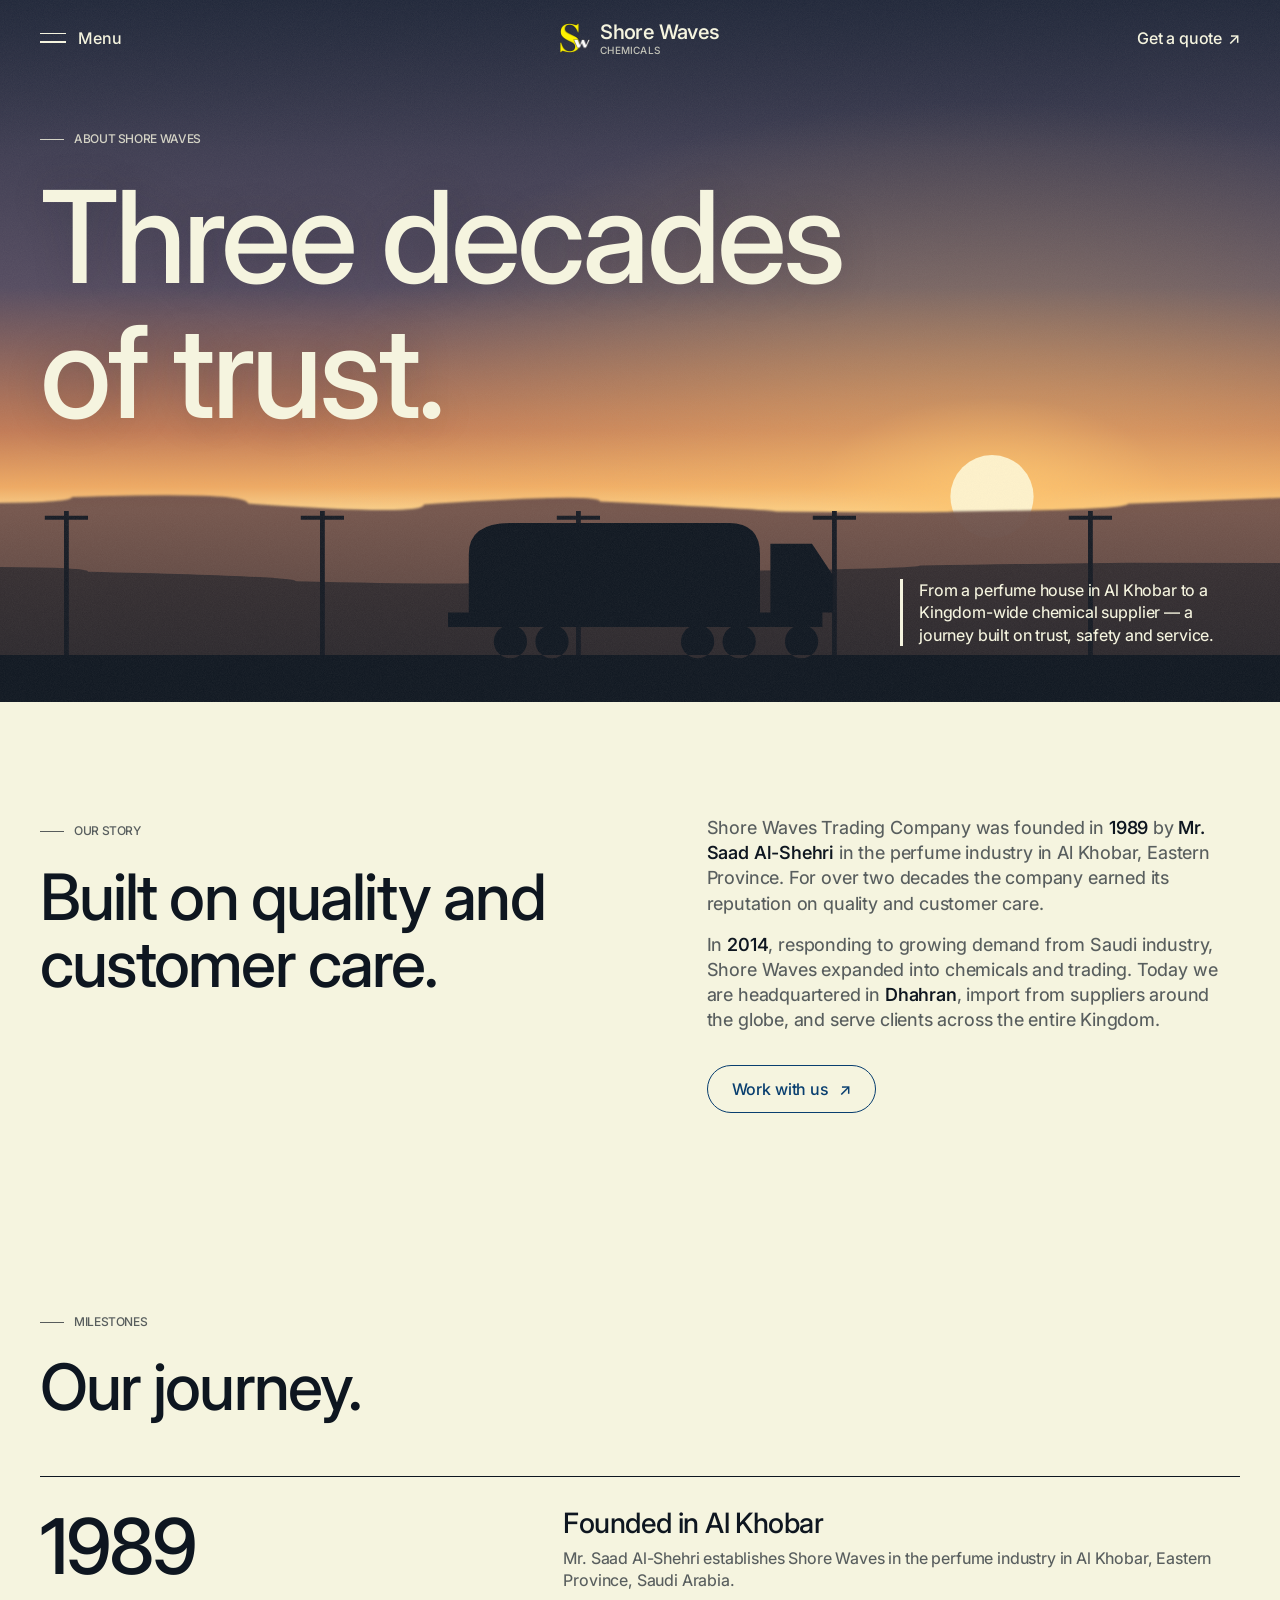
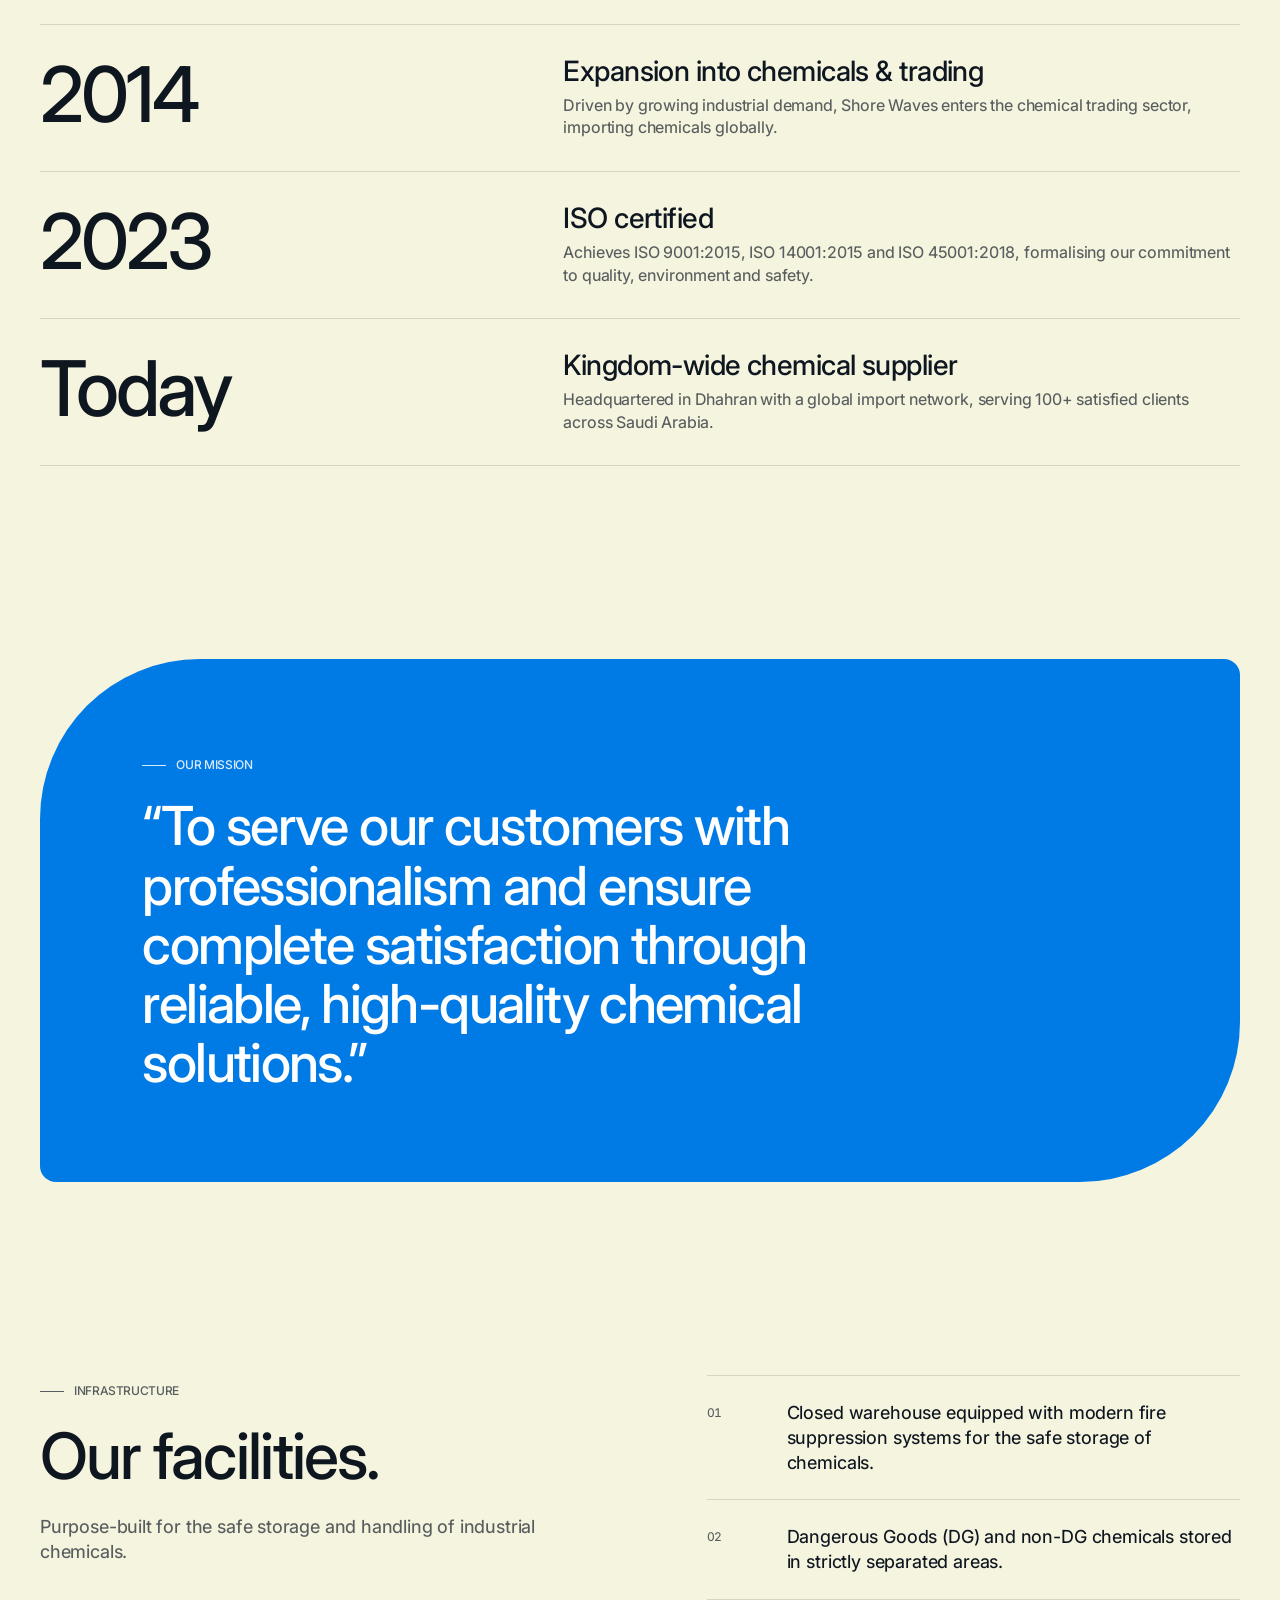
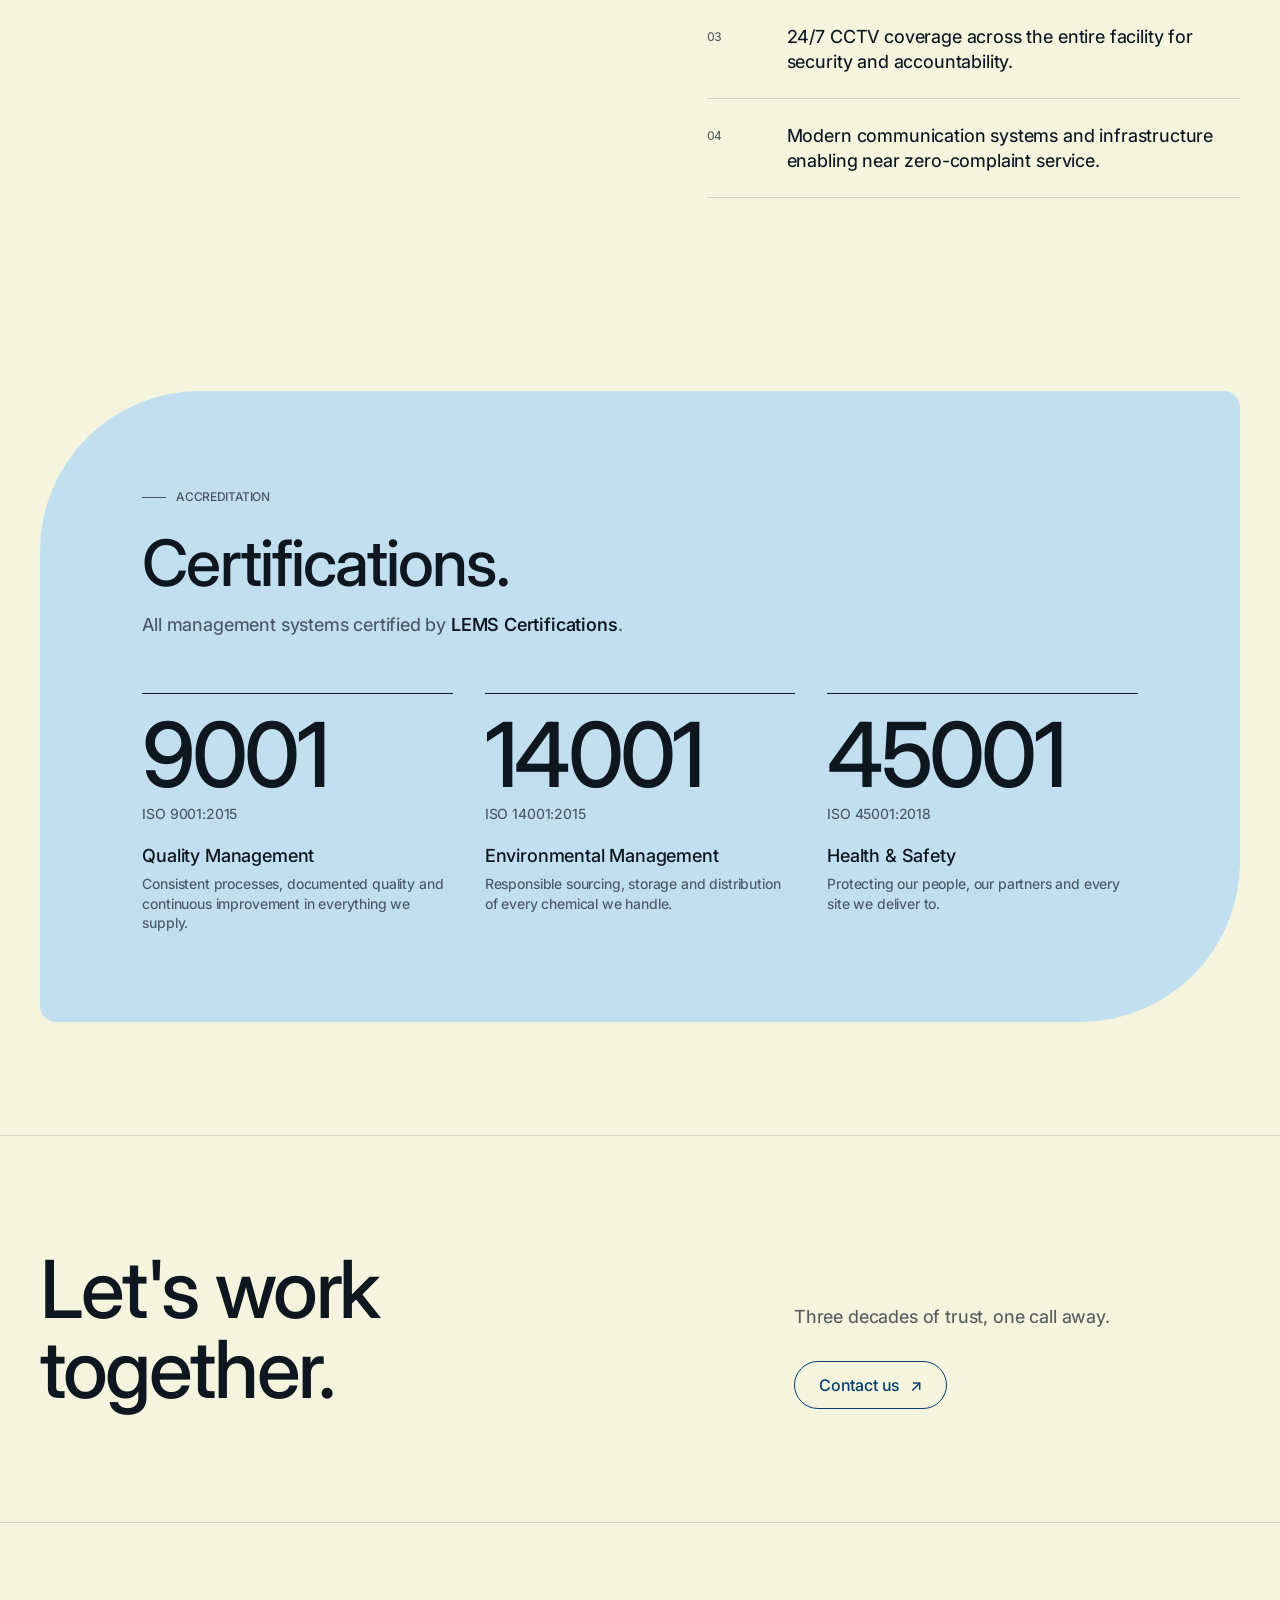
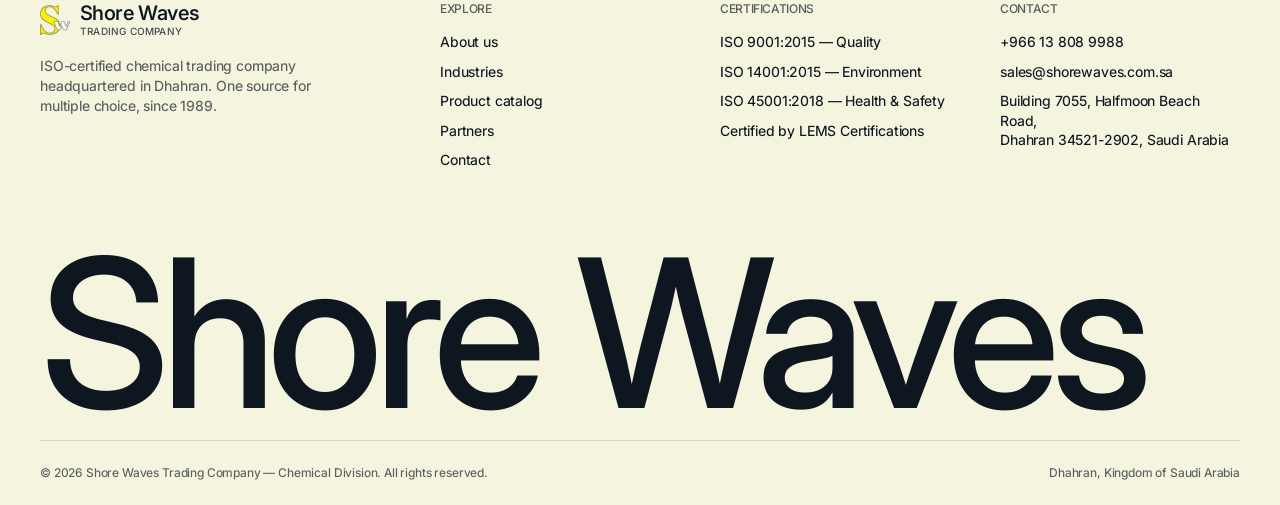
==== commit 05899839: "Use SW logo in header, footer and favicon" ====
--- a/about.html
+++ b/about.html
@@ -10,7 +10,7 @@
   <meta property="og:description" content="Founded 1989 in Al Khobar by Mr. Saad Al-Shehri. Expanded into chemicals in 2014. ISO 9001, 14001 & 45001 certified. 100+ clients Kingdom-wide.">
   <meta property="og:type" content="website">
   <meta property="og:url" content="https://www.shorewaves.com.sa/about.html">
-  <link rel="icon" type="image/svg+xml" href="assets/mark.svg">
+  <link rel="icon" type="image/png" href="assets/favicon-sw.png">
   <link rel="preconnect" href="https://fonts.googleapis.com">
   <link rel="preconnect" href="https://fonts.gstatic.com" crossorigin>
   <link href="https://fonts.googleapis.com/css2?family=Inter:opsz,wght@14..32,400..600&display=swap" rel="stylesheet">
@@ -27,7 +27,7 @@
         <span class="sr-only">Toggle navigation menu</span>
       </button>
       <a class="brand" href="index.html" aria-label="Shore Waves Trading Company — home">
-        <svg class="brand-mark" viewBox="0 0 32 32" fill="none" stroke="currentColor" stroke-width="1.6" aria-hidden="true"><circle cx="16" cy="16" r="15"/><path d="M5 13.5c3.7-3 7.3 3 11 0s7.3-3 11 0"/><path d="M5 19.5c3.7-3 7.3 3 11 0s7.3-3 11 0"/></svg>
+        <img class="brand-mark" src="assets/logo-sw.png" alt="" aria-hidden="true">
         <span class="brand-word">Shore Waves<small>Chemicals</small></span>
       </a>
       <a class="nav-link" href="contact.html"><span class="label">Get a quote</span><span class="label-short">Quote</span> <span aria-hidden="true">&#8599;</span></a>
@@ -181,7 +181,7 @@
     <div class="container">
       <div class="footer-grid">
         <div>
-          <a class="brand" href="index.html" aria-label="Shore Waves — home"><svg class="brand-mark" viewBox="0 0 32 32" fill="none" stroke="currentColor" stroke-width="1.6" aria-hidden="true"><circle cx="16" cy="16" r="15"/><path d="M5 13.5c3.7-3 7.3 3 11 0s7.3-3 11 0"/><path d="M5 19.5c3.7-3 7.3 3 11 0s7.3-3 11 0"/></svg><span class="brand-word">Shore Waves<small>Trading Company</small></span></a>
+          <a class="brand" href="index.html" aria-label="Shore Waves — home"><img class="brand-mark" src="assets/logo-sw.png" alt="" aria-hidden="true"><span class="brand-word">Shore Waves<small>Trading Company</small></span></a>
           <p>ISO-certified chemical trading company headquartered in Dhahran. One source for multiple choice, since 1989.</p>
         </div>
         <div>
